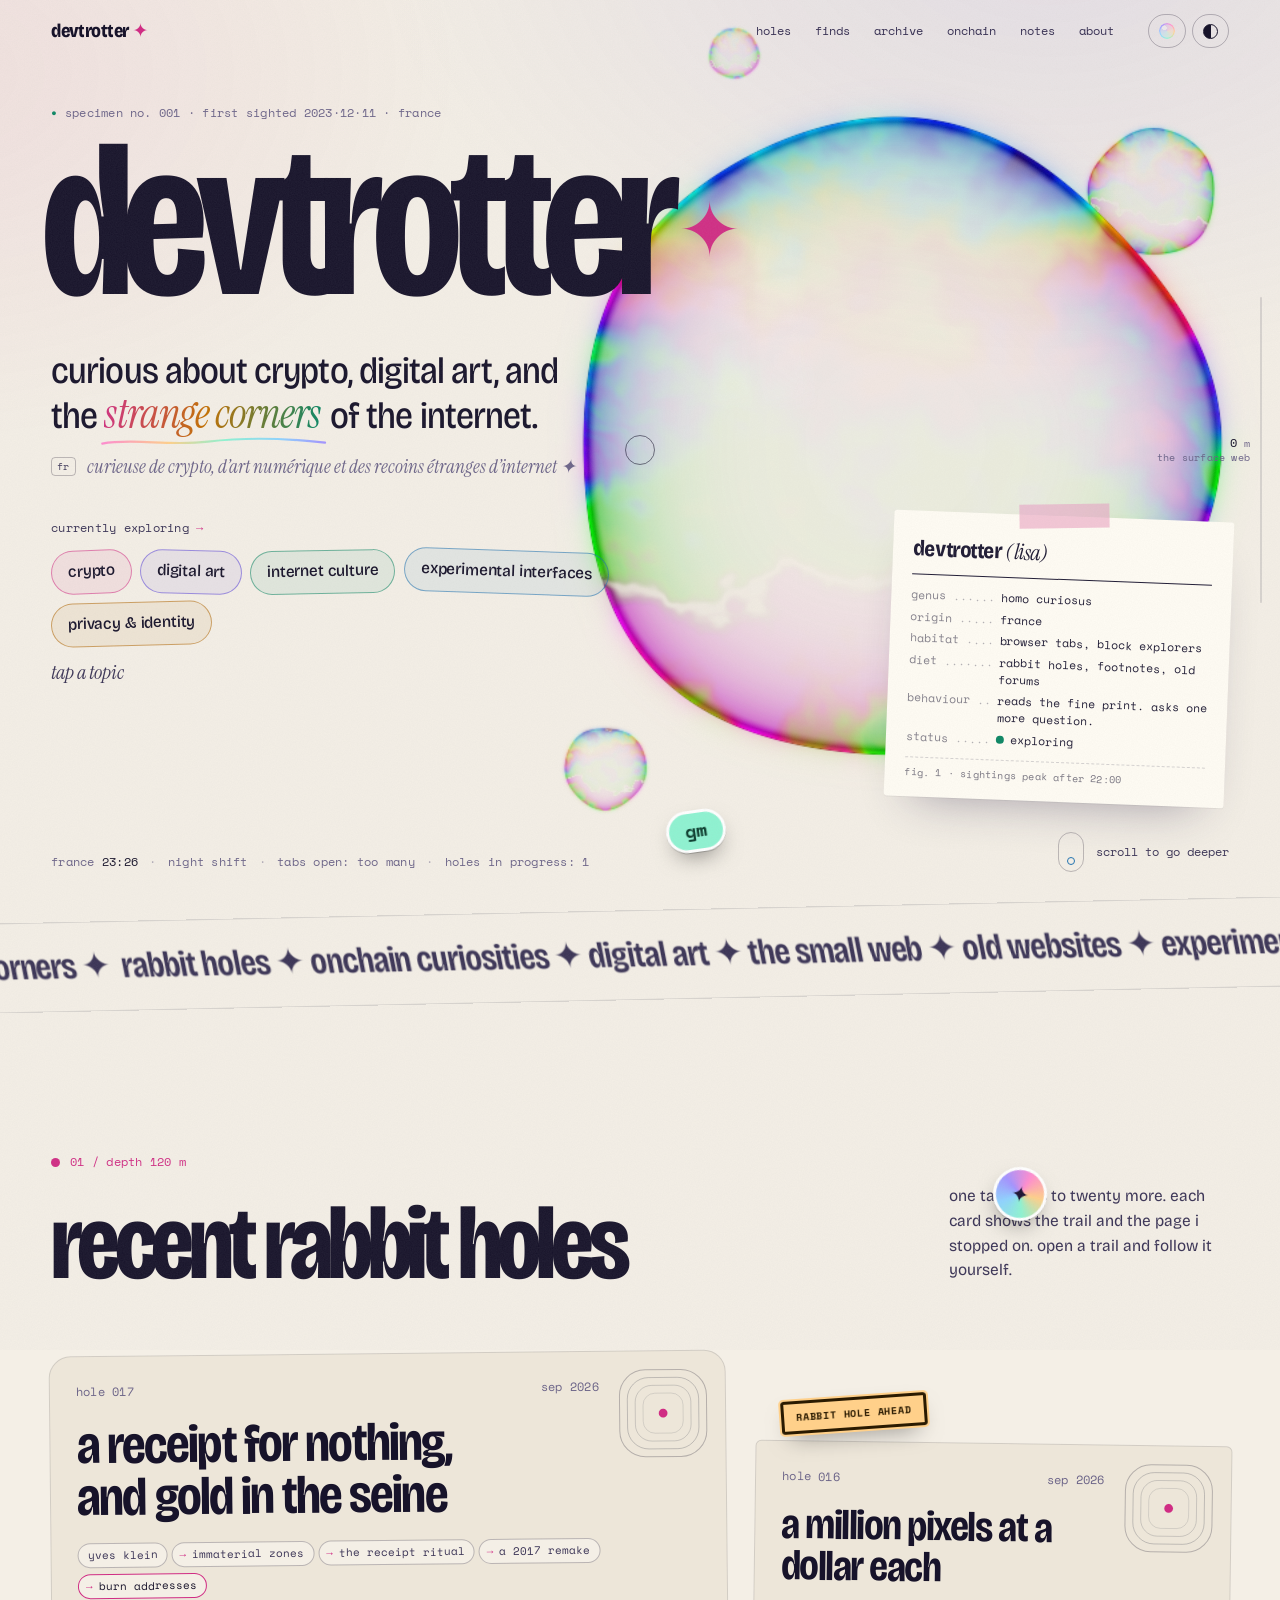
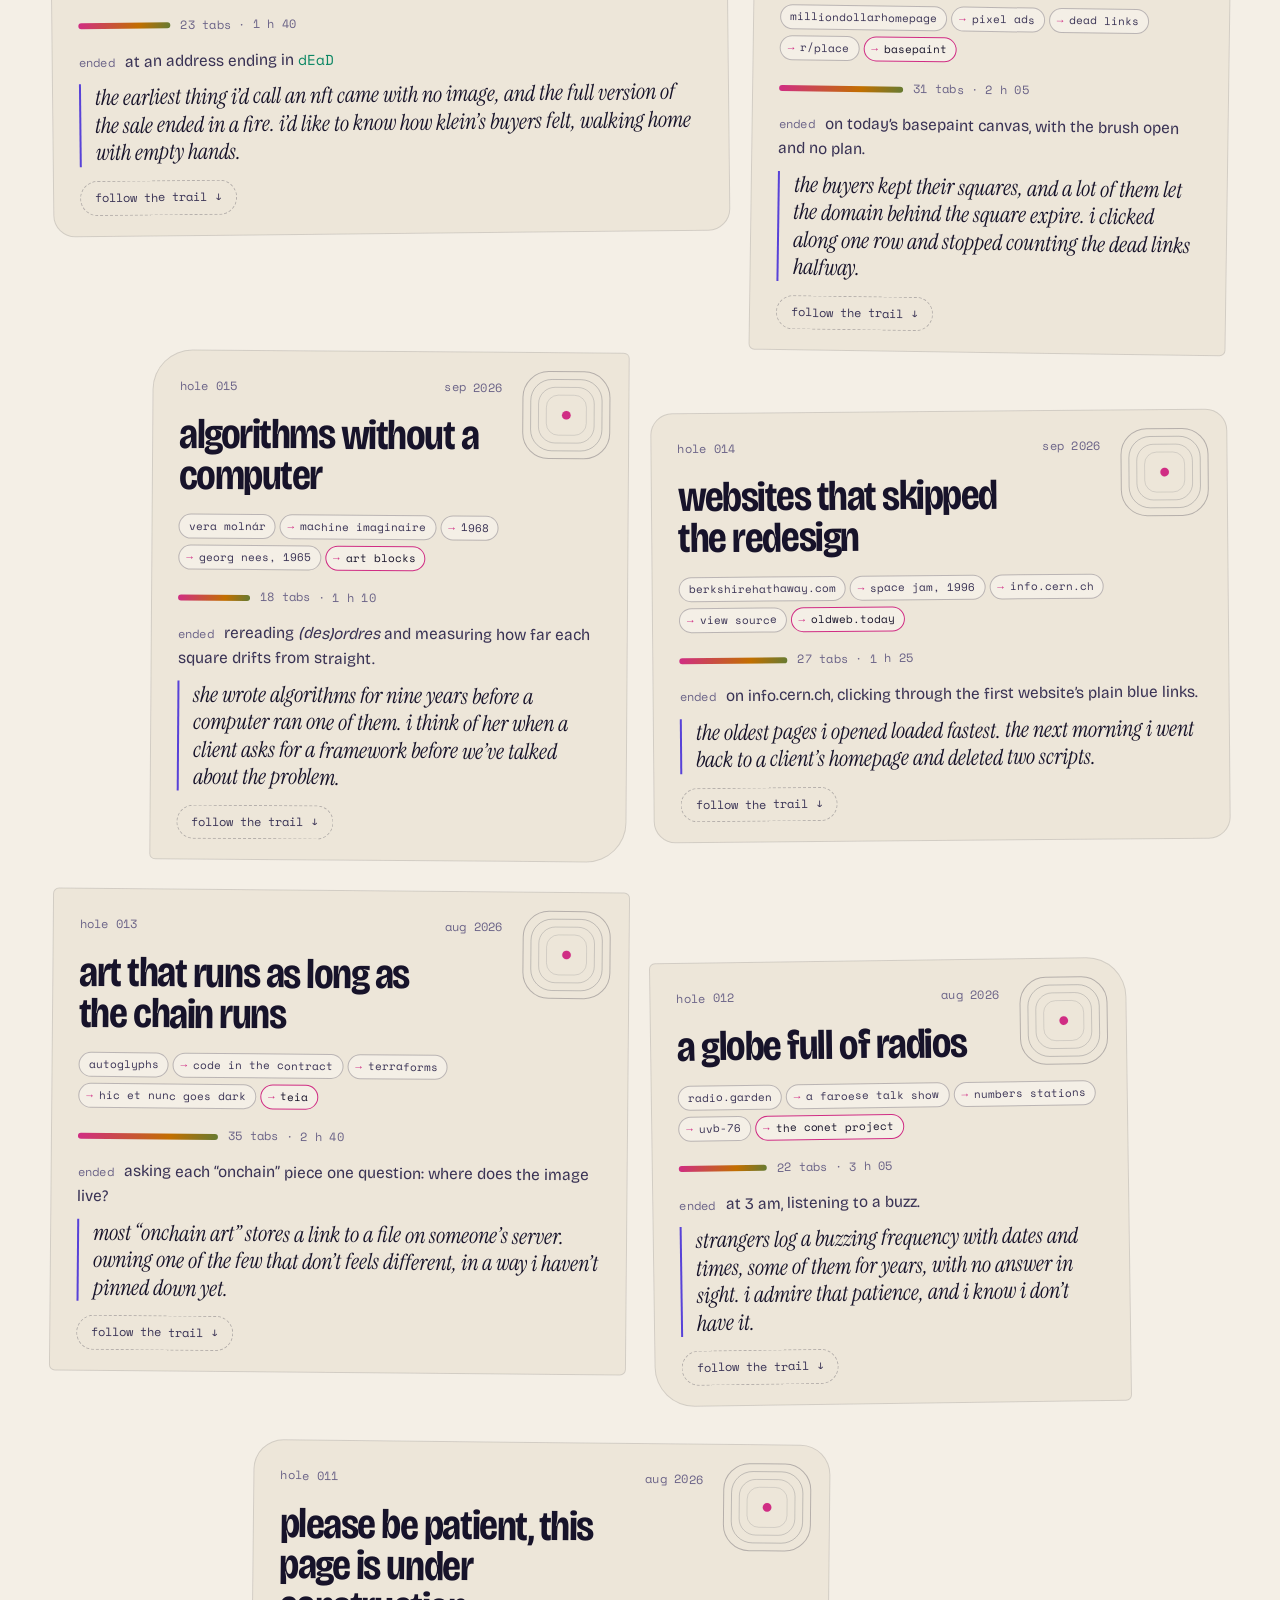
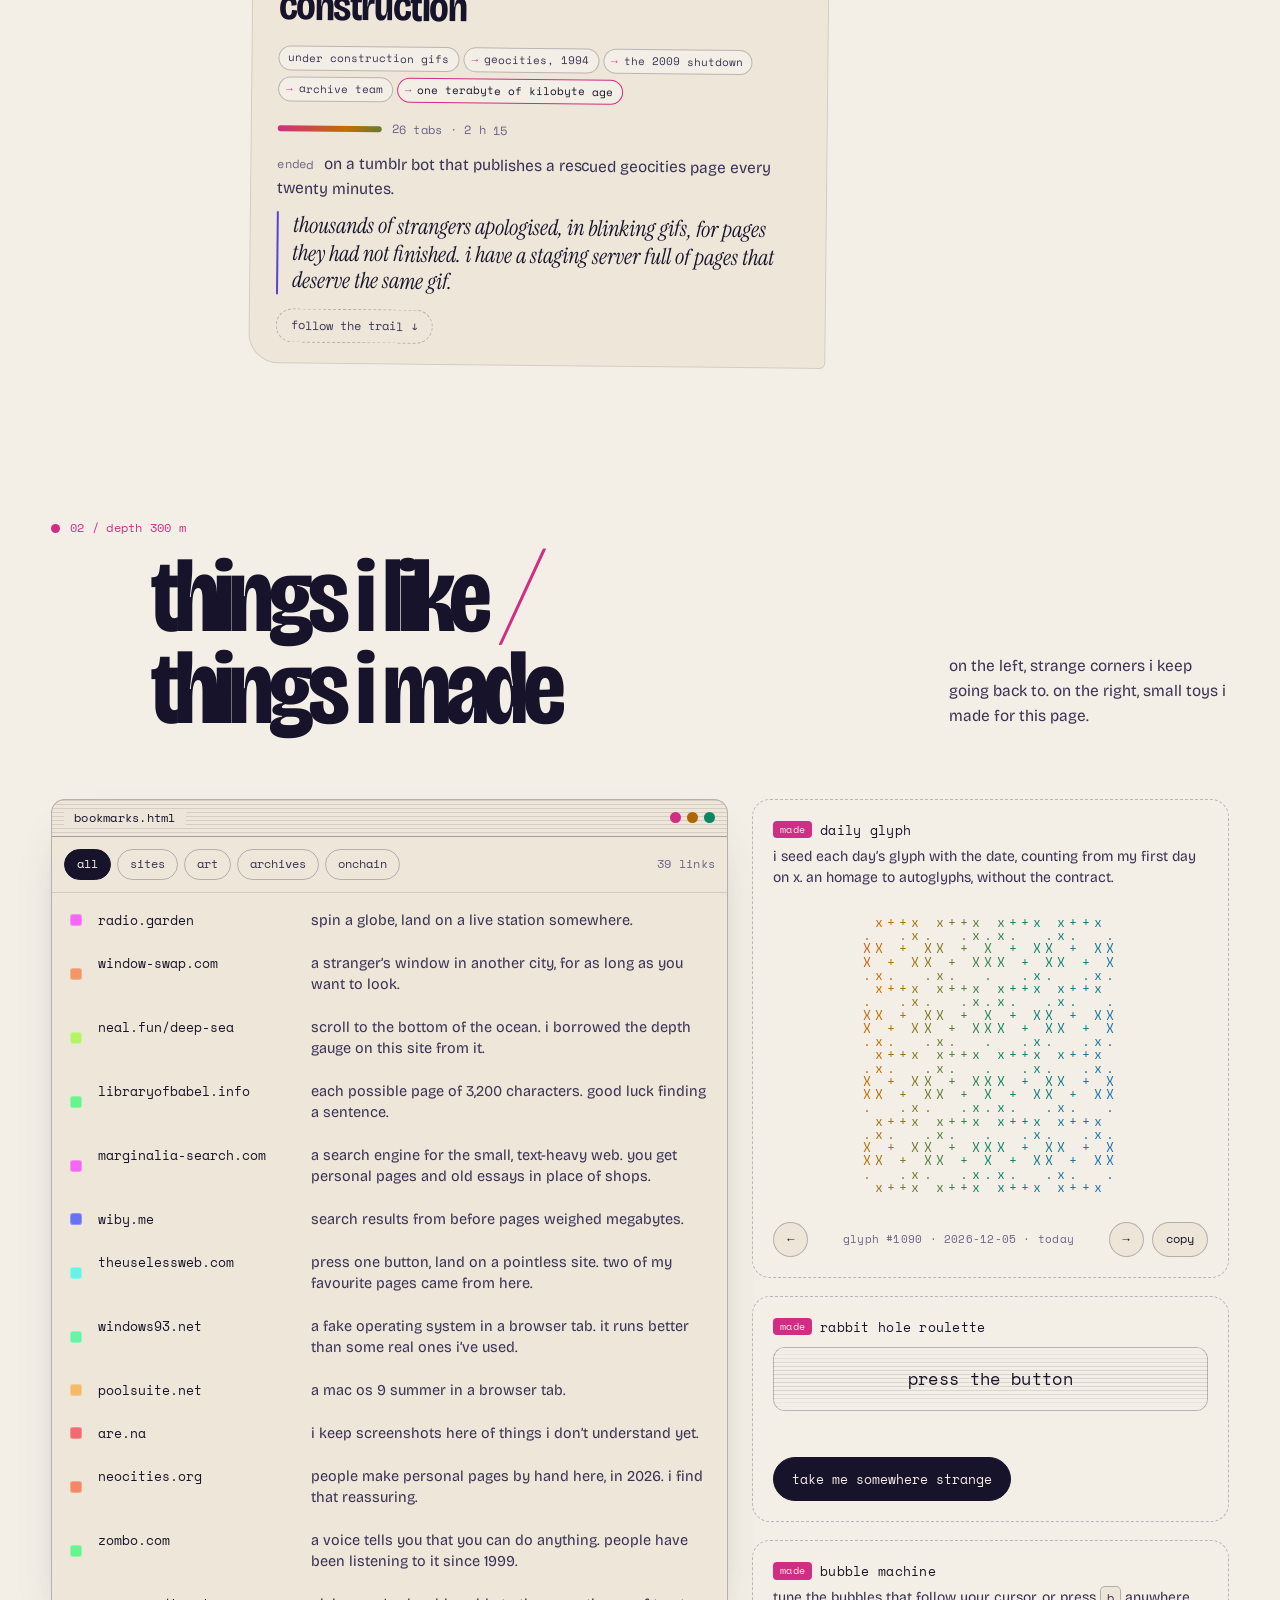
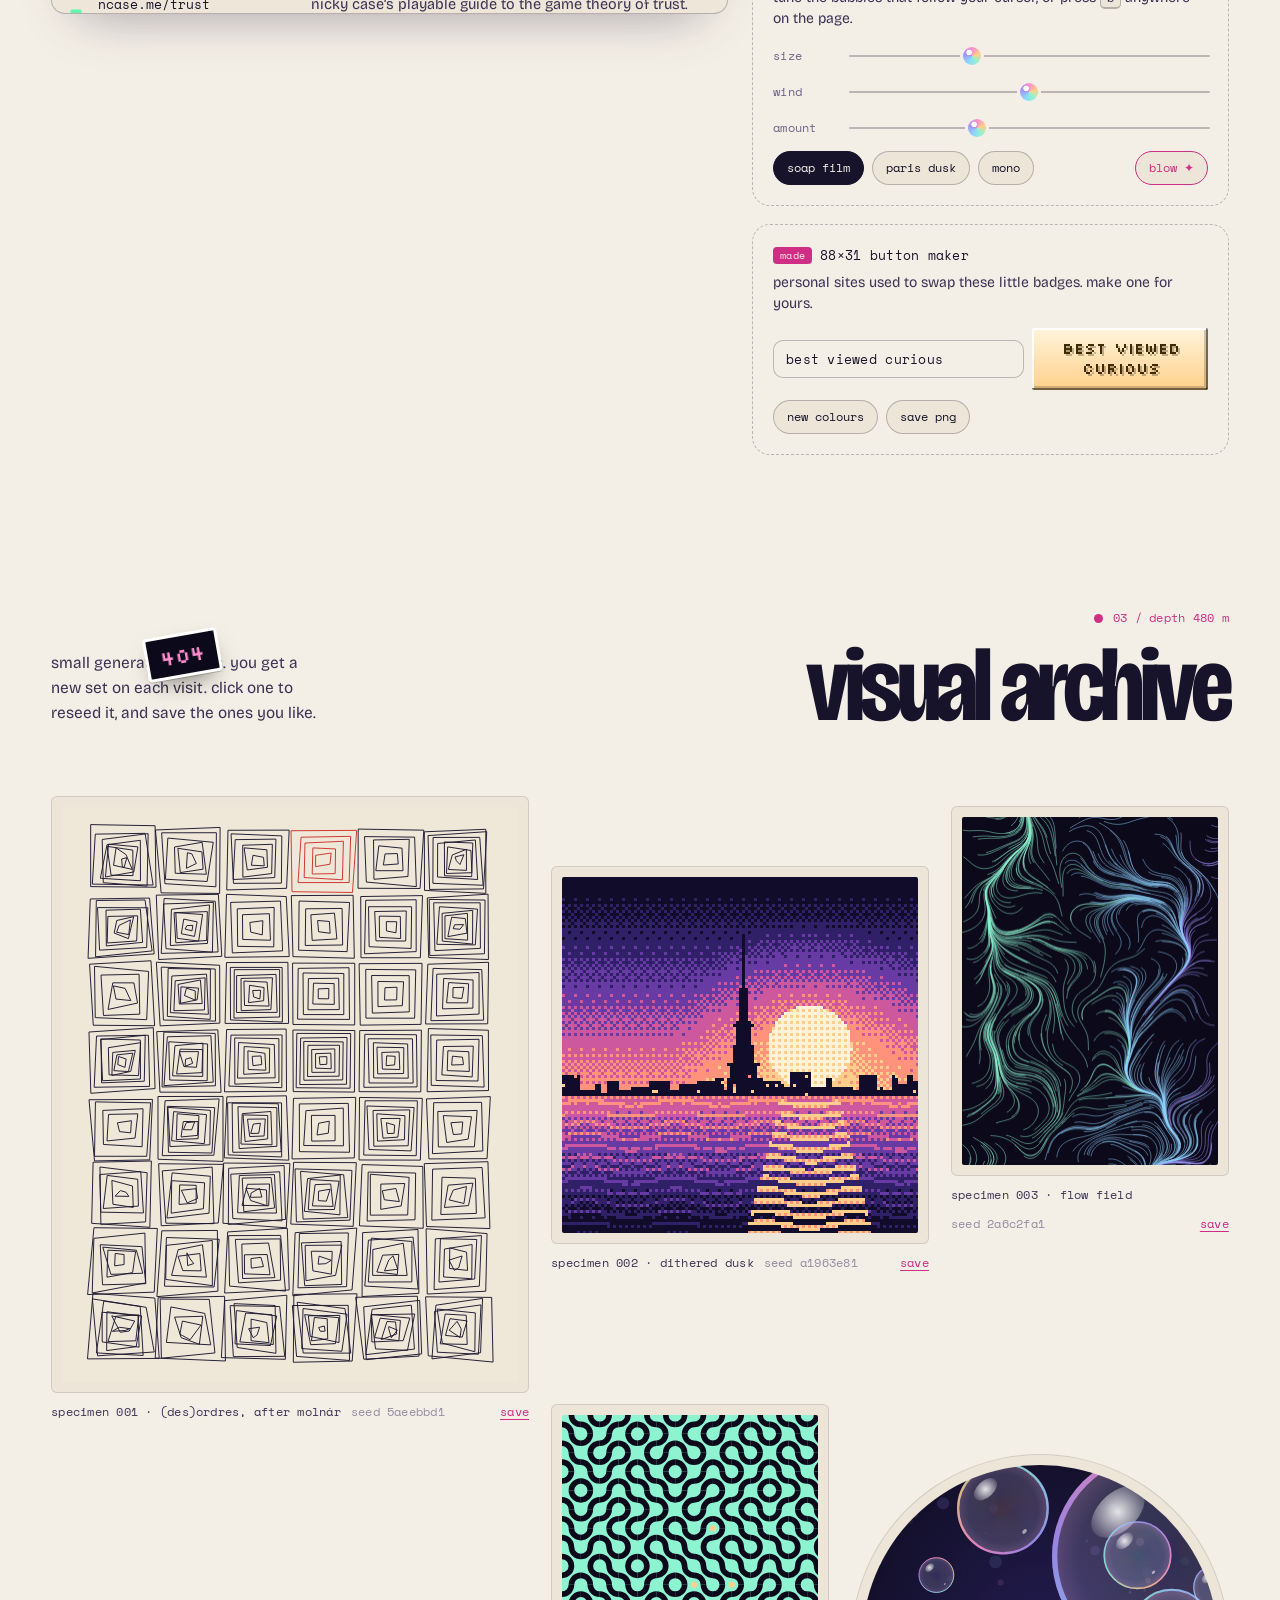
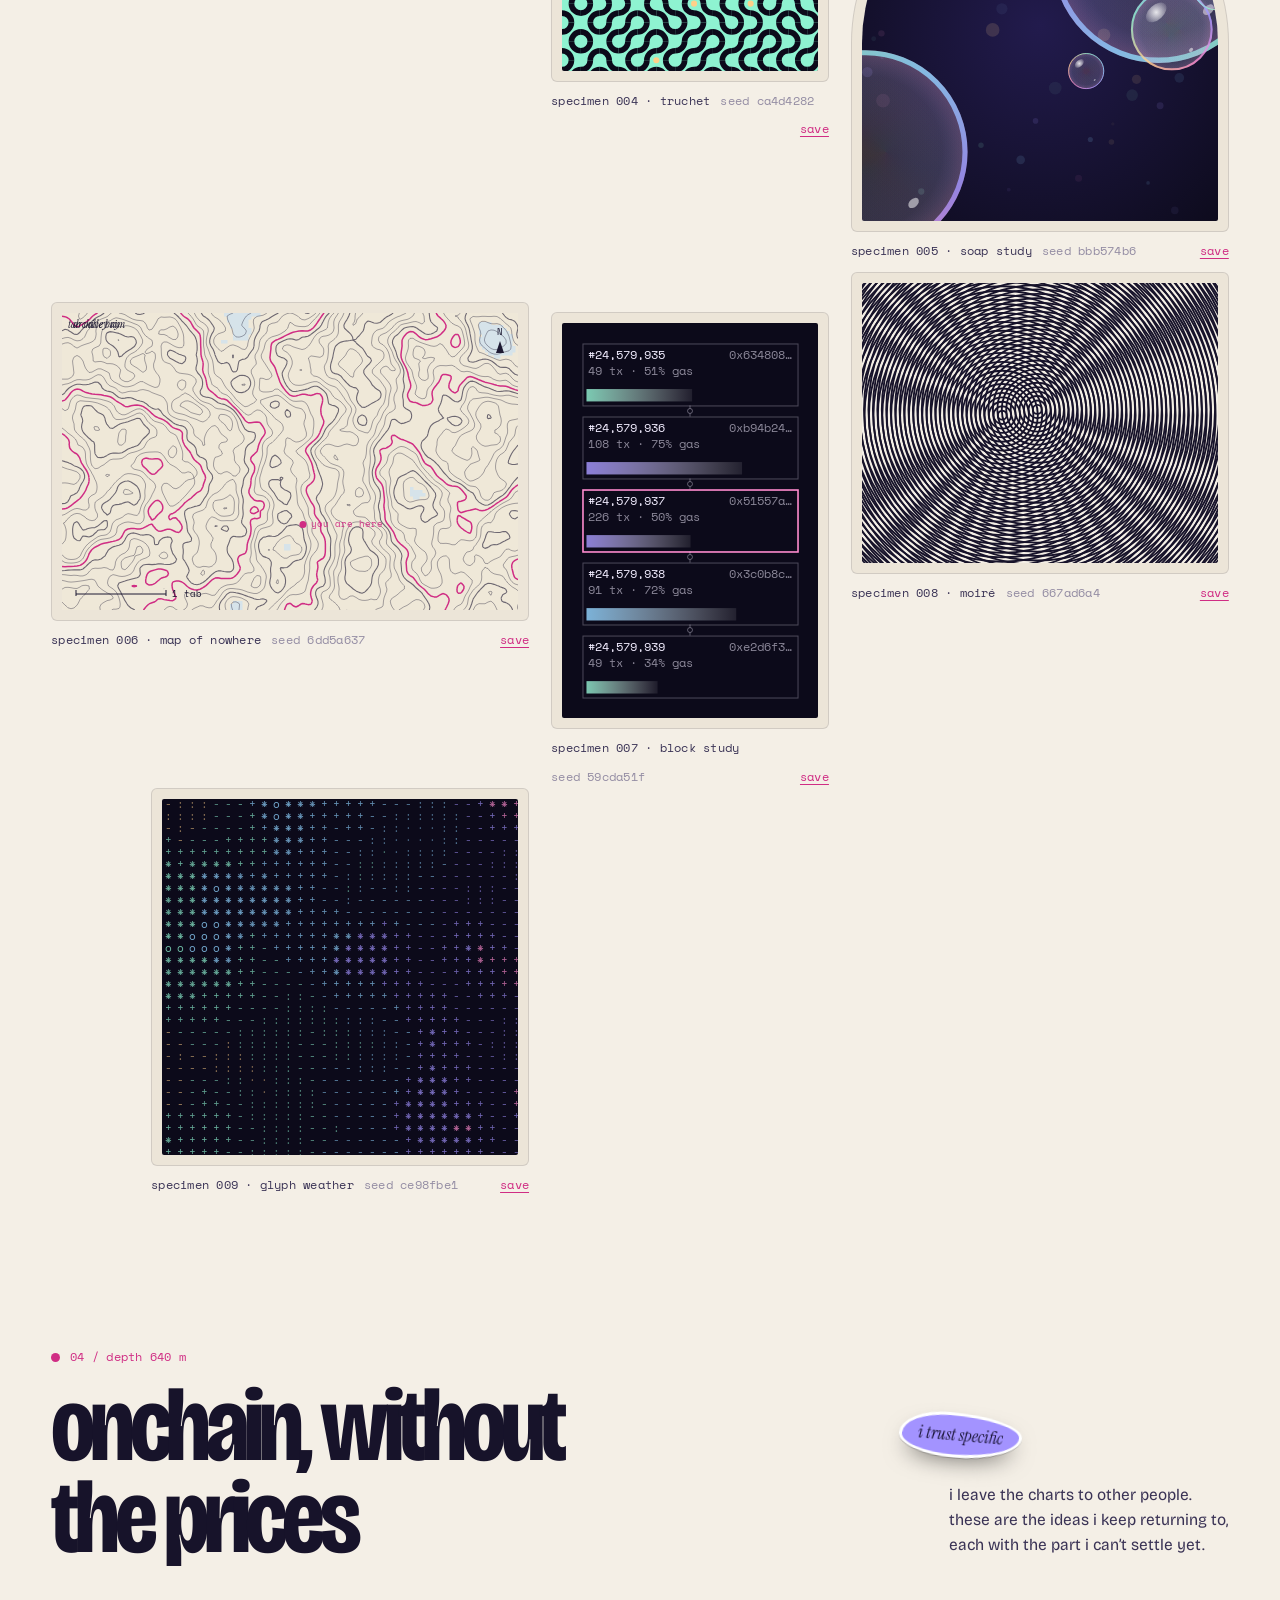
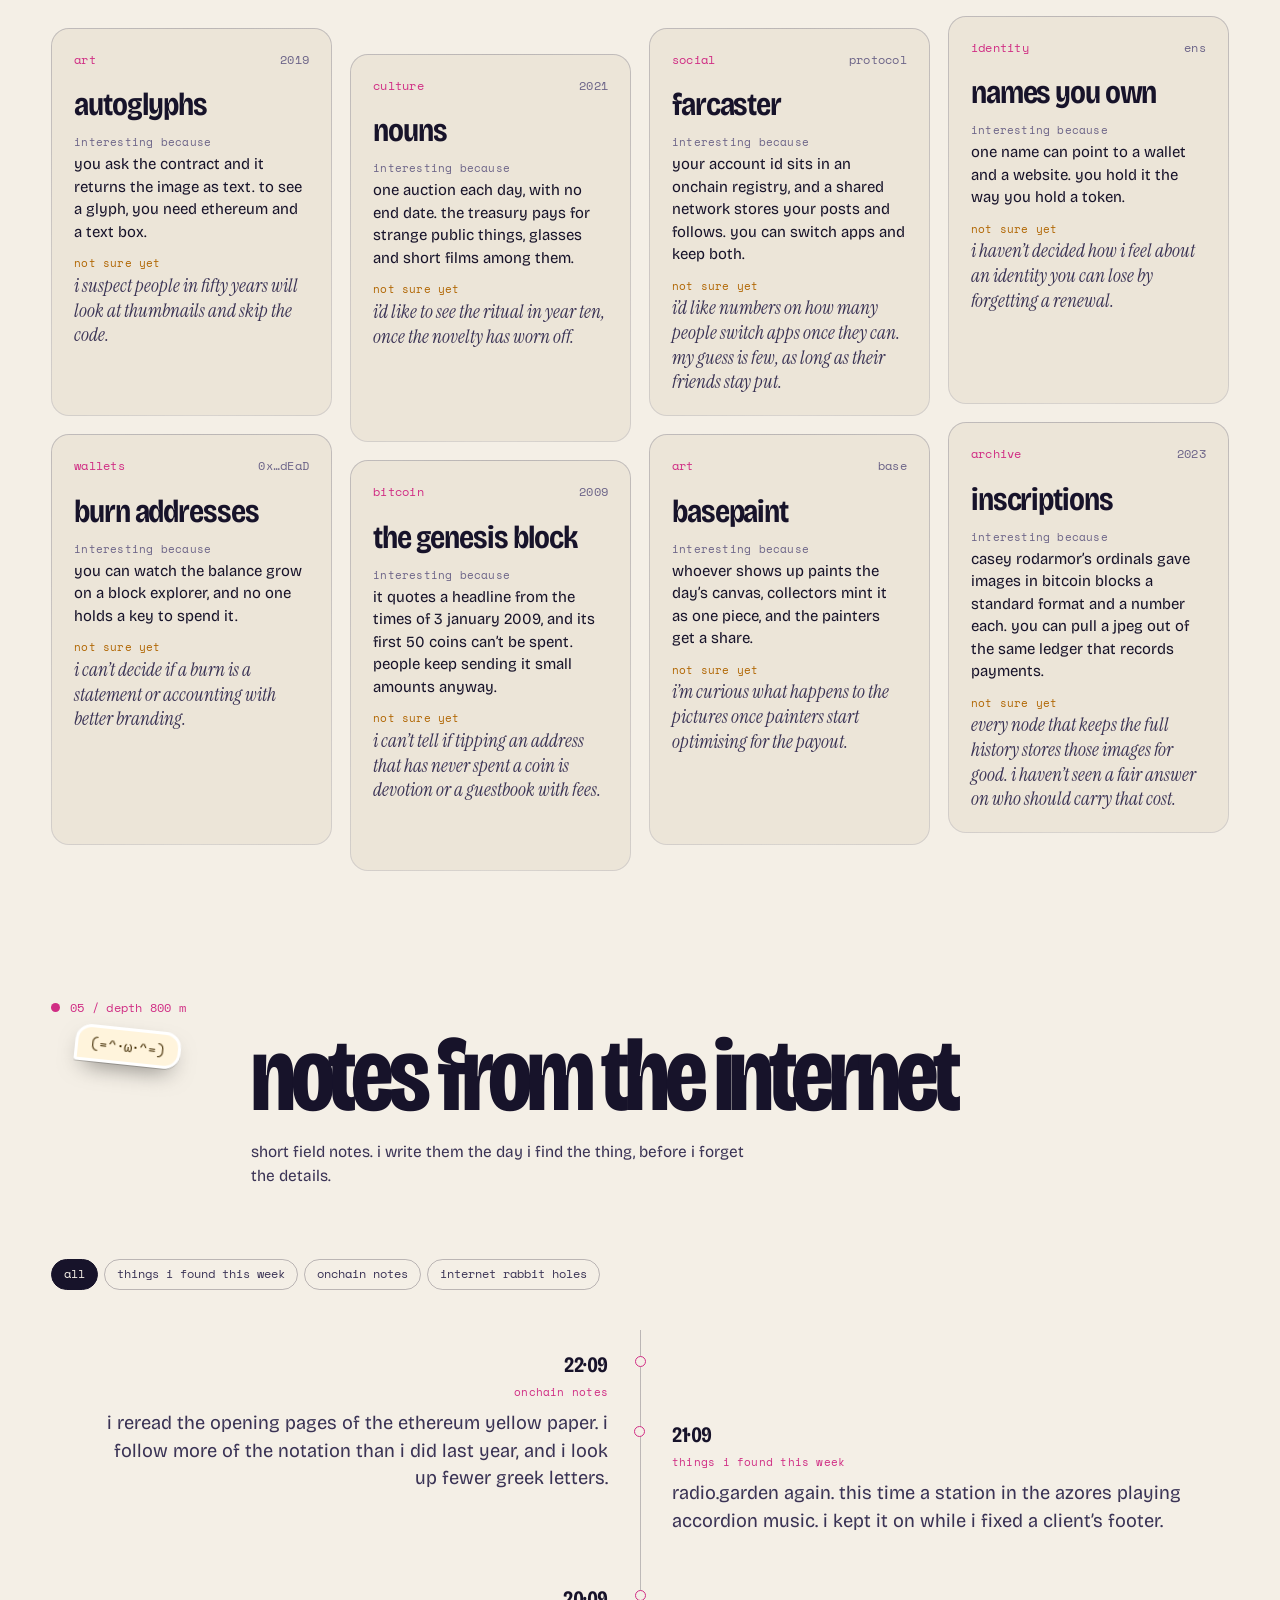
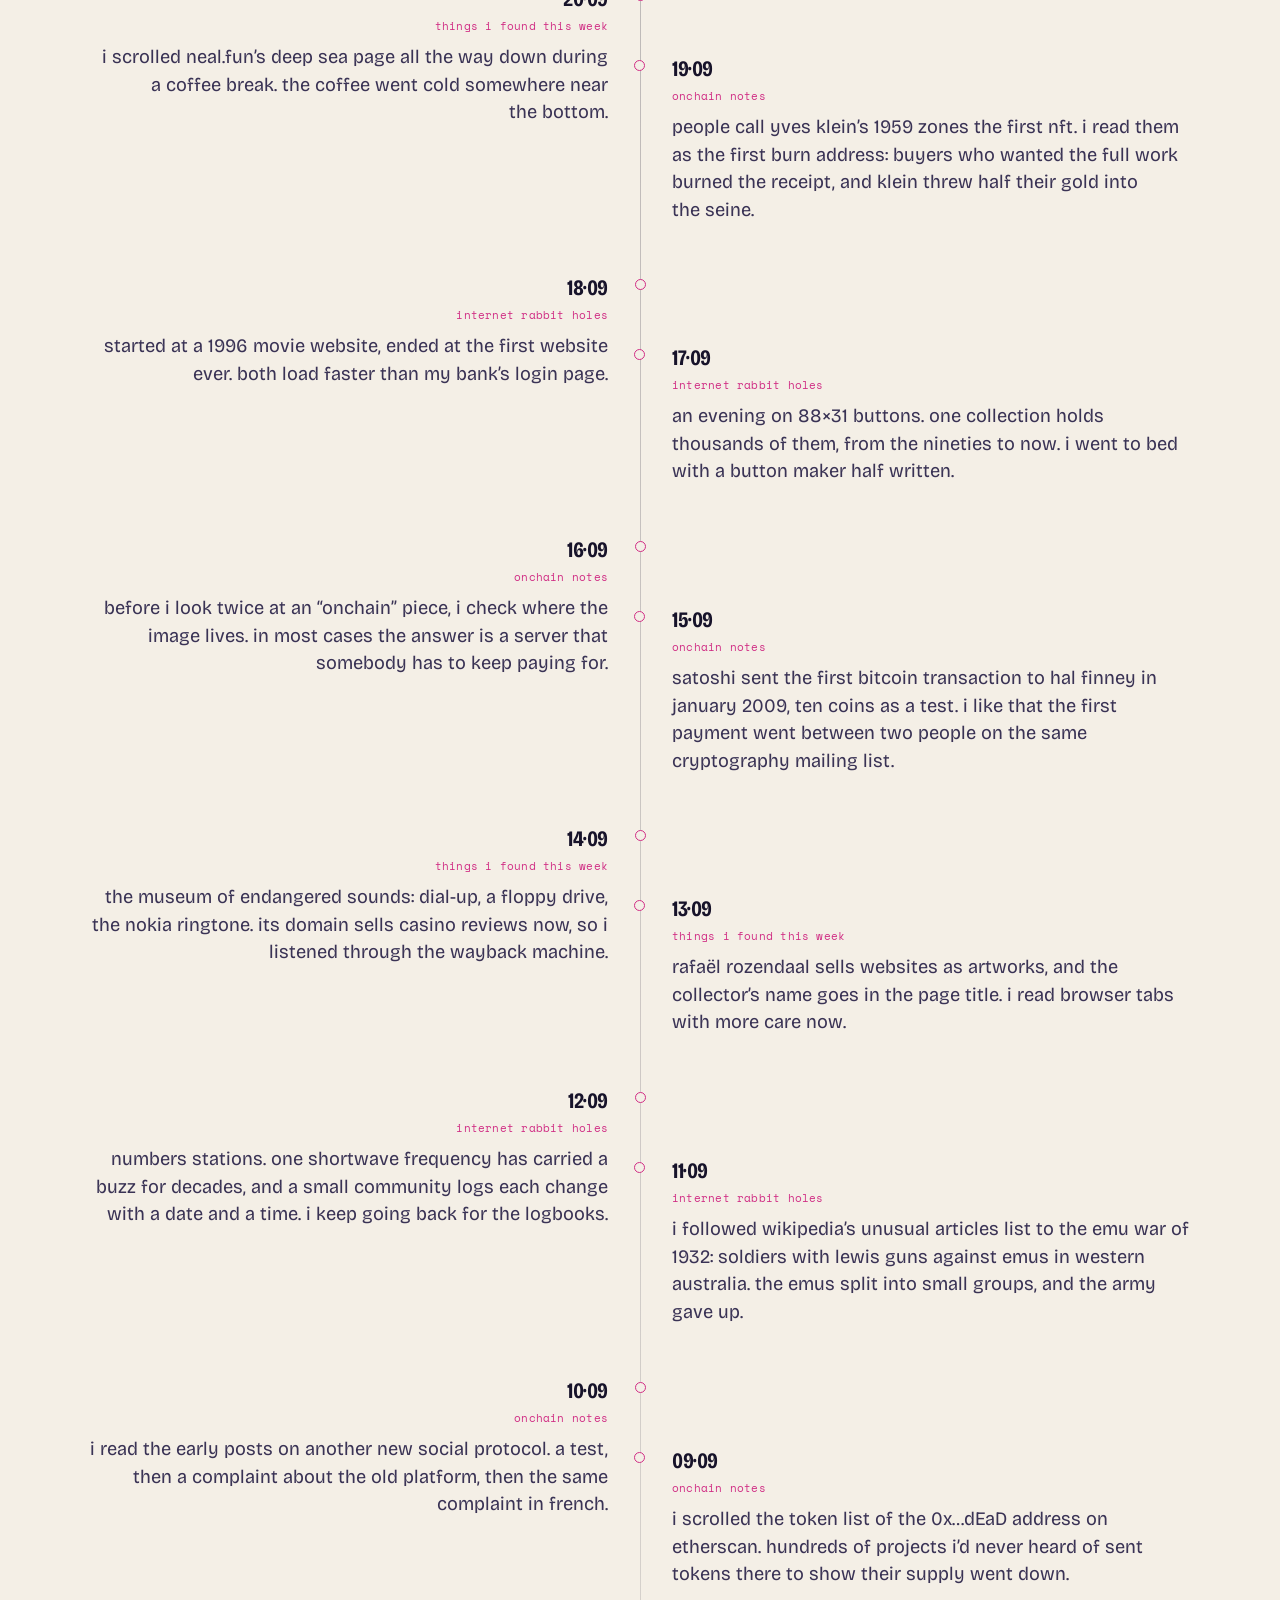
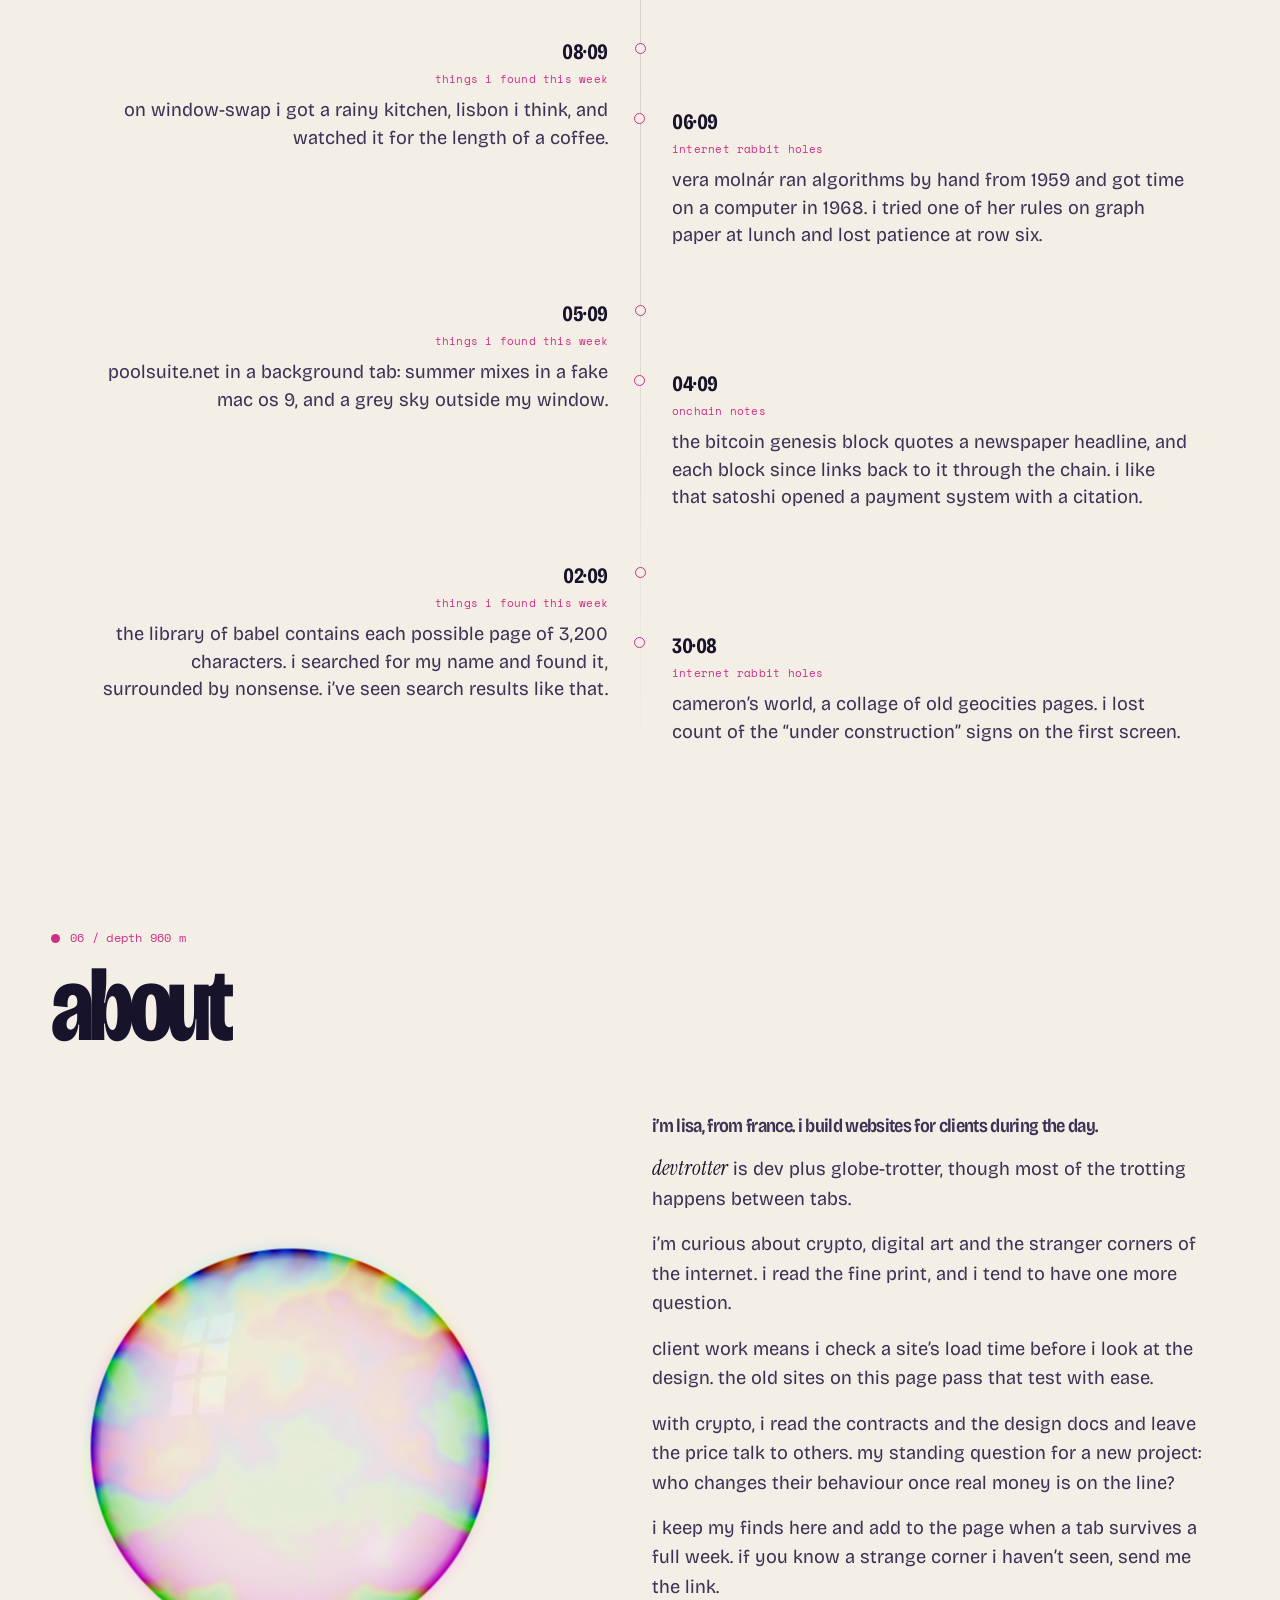
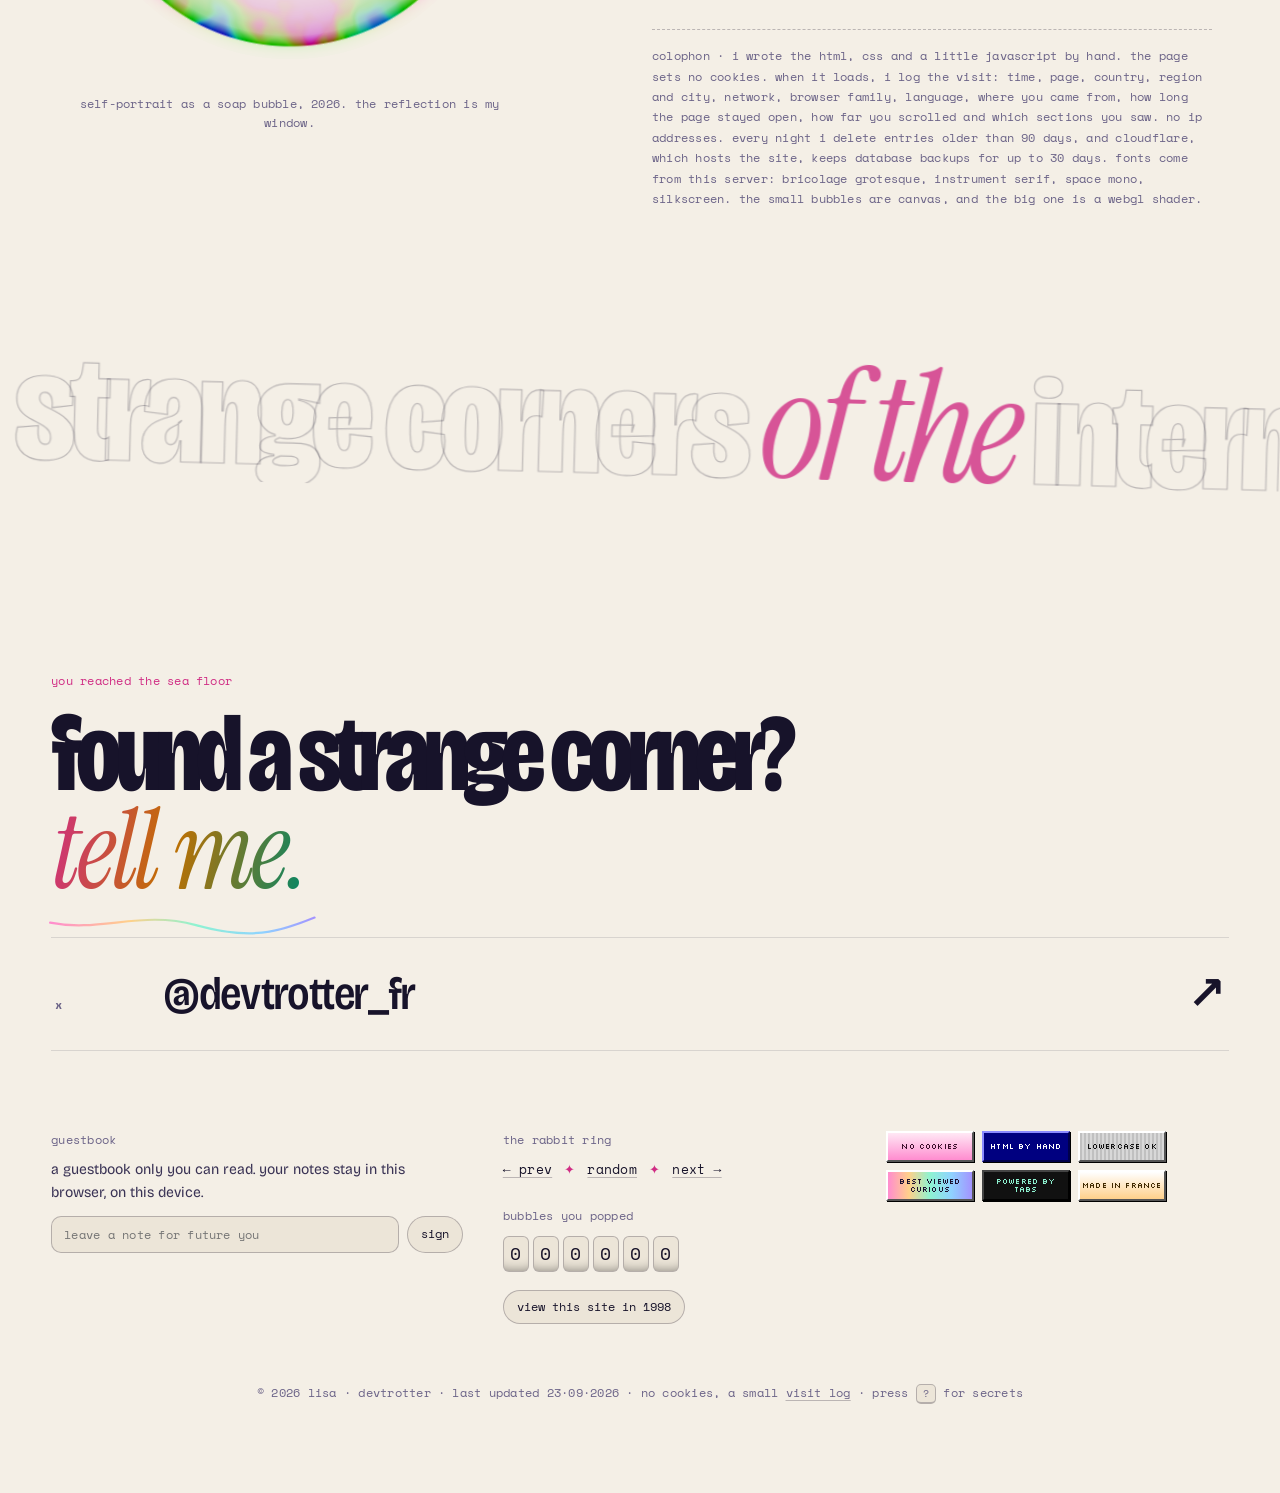
==== index.html @ 3b5dd159 "lisatrotter.xyz: the site as it stands" ====
<!doctype html>
<!--

        .    *        ✦            .          o
     o        .   ___________              .       O
        .        |  devtrotter |      o
   ✦        o    |  ✦ lisa     |  .        ✦          .
      .          |_____________|       O         o
          O          (  )    .              .
     .           o    ()        ✦      .         *

   hello, source reader.
   everything here is written by hand and commented where it matters.
   the bubbles are js/bubbles.js, the big one is a shader in js/soap.js,
   the little pictures in the archive are js/specimens.js.
   take whatever is useful.

-->
<html lang="en">
<head>
<meta charset="utf-8">
<meta name="viewport" content="width=device-width, initial-scale=1, viewport-fit=cover">
<title>devtrotter ✦ lisa</title>
<meta name="description" content="lisa, a french web developer. curious about crypto, digital art, and the strange corners of the internet.">
<meta name="author" content="lisa (devtrotter)">
<meta name="color-scheme" content="dark light">
<meta name="theme-color" content="#0c0a1a" media="(prefers-color-scheme: dark)">
<meta name="theme-color" content="#f5f1ea" media="(prefers-color-scheme: light)">
<meta property="og:type" content="website">
<meta property="og:title" content="devtrotter ✦ lisa">
<meta property="og:description" content="curious about crypto, digital art, and the strange corners of the internet.">
<meta property="og:image" content="https://lisatrotter.xyz/img/og.png">
<meta property="og:image:width" content="1200">
<meta property="og:image:height" content="630">
<meta property="og:url" content="https://lisatrotter.xyz/">
<meta name="twitter:image" content="https://lisatrotter.xyz/img/og.png">
<meta name="twitter:card" content="summary_large_image">
<link rel="canonical" href="https://lisatrotter.xyz/">
<link rel="icon" href="favicon.svg" type="image/svg+xml">
<link rel="icon" href="favicon.ico" sizes="32x32">
<link rel="apple-touch-icon" href="apple-touch-icon.png">
<link rel="me" href="https://x.com/devtrotter_fr">
<!-- link:rel-me -->
<link rel="preload" href="fonts/bricolage-normal-200-800.woff2" as="font" type="font/woff2" crossorigin>
<link rel="preload" href="fonts/spacemono-normal-400.woff2" as="font" type="font/woff2" crossorigin>
<script src="js/theme.js"></script>
<link rel="stylesheet" href="css/style.css">
<link rel="stylesheet" href="css/extras.css">
<script src="js/bubbles.js" defer></script>
<script src="js/soap.js" defer></script>
<script src="js/specimens.js" defer></script>
<script src="js/toys.js" defer></script>
<script src="js/main.js" defer></script>
<script src="js/extras.js" defer></script>
<script src="js/visit.js" defer></script>
<!-- analytics:beacon -->
</head>
<body>
<a class="skip" href="#holes">skip to the rabbit holes</a>

<canvas id="bubbles" aria-hidden="true"></canvas>
<div class="grain" aria-hidden="true"></div>
<div class="gridlines" aria-hidden="true"><i></i><i></i><i></i><i></i><i></i><i></i><i></i><i></i><i></i><i></i><i></i><i></i></div>
<div class="ring" aria-hidden="true"><span class="ring-label"></span></div>

<header class="top" id="top-bar">
  <a class="brand" href="#top" aria-label="devtrotter, back to the top">devtrotter<span class="brand-star" aria-hidden="true">✦</span></a>
  <nav class="nav" aria-label="sections">
    <a href="#holes">holes</a>
    <a href="#finds">finds</a>
    <a href="#archive">archive</a>
    <a href="#onchain">onchain</a>
    <a href="#notes">notes</a>
    <a href="#about">about</a>
  </nav>
  <div class="controls">
    <button class="ctl" id="bubble-toggle" type="button" aria-pressed="true" title="bubbles on or off (b blows more)"><span class="ctl-bubble" aria-hidden="true"></span><span class="sr">bubbles</span></button>
    <button class="ctl" id="theme-toggle" type="button" title="day or night (t)"><span class="ctl-theme" aria-hidden="true"></span><span class="sr">switch theme</span></button>
    <button class="ctl ctl-menu" id="menu-btn" type="button" aria-expanded="false" aria-controls="menu">menu</button>
  </div>
</header>

<div class="menu" id="menu" hidden>
  <nav aria-label="menu">
    <a href="#holes"><span class="mono">01</span>rabbit holes</a>
    <a href="#finds"><span class="mono">02</span>found &amp; made</a>
    <a href="#archive"><span class="mono">03</span>visual archive</a>
    <a href="#onchain"><span class="mono">04</span>onchain</a>
    <a href="#notes"><span class="mono">05</span>field notes</a>
    <a href="#about"><span class="mono">06</span>about</a>
  </nav>
</div>

<main id="top">

<!-- ============ surface ============ -->
<section class="hero" data-zone="the surface web" aria-labelledby="wm">
  <canvas id="soap" aria-hidden="true"></canvas>
  <div class="hero-fallback" aria-hidden="true"></div>

  <p class="hero-meta mono"><span class="blink" aria-hidden="true">●</span> specimen no. 001 · first sighted 2023·12·11 · france</p>

  <h1 class="wordmark" id="wm" aria-label="devtrotter">
    <span class="wm-row" aria-hidden="true"><span class="l">d</span><span class="l">e</span><span class="l">v</span><span class="l">t</span><span class="l">r</span><span class="l">o</span><span class="l">t</span><span class="l">t</span><span class="l">e</span><span class="l">r</span><span class="wm-star">✦</span></span>
  </h1>

  <div class="hero-copy">
    <p class="bio">curious about crypto, digital art, and the <em class="iri">strange corners</em> of the internet.</p>
    <p class="bio-fr" lang="fr"><span class="mono">fr</span> curieuse de crypto, d’art numérique et des recoins étranges d’internet ✦</p>

    <div class="exploring">
      <p class="mono label">currently exploring <span class="arrow">→</span></p>
      <ul class="chips">
        <li><button class="chip c1" type="button" data-note="the mechanisms, and what people do once real money sits on top of them. i leave the charts to others.">crypto</button></li>
        <li><button class="chip c2" type="button" data-note="code that draws pictures, and the artists who wrote the rules on paper decades before anyone minted them.">digital art</button></li>
        <li><button class="chip c3" type="button" data-note="small forums and old personal pages, plus the people who pay the hosting bill for them year after year.">internet culture</button></li>
        <li><button class="chip c4" type="button" data-note="sites where someone made an odd choice and kept it. i made a few here, like the letters that lean towards your cursor.">experimental interfaces</button></li>
        <li><button class="chip c5" type="button" data-note="your name, your keys, your followers. in most apps a company holds them for you, and i like to read the terms of that deal.">privacy &amp; identity</button></li>
      </ul>
      <p class="chip-note" id="chip-note" aria-live="polite">tap a topic</p>
    </div>
  </div>

  <aside class="specimen-label" aria-label="field guide entry">
    <p class="sl-title">devtrotter <span>(lisa)</span></p>
    <dl>
      <div><dt>genus</dt><dd>homo curiosus</dd></div>
      <div><dt>origin</dt><dd>france</dd></div>
      <div><dt>habitat</dt><dd>browser tabs, block explorers</dd></div>
      <div><dt>diet</dt><dd>rabbit holes, footnotes, old forums</dd></div>
      <div><dt>behaviour</dt><dd>reads the fine print. asks one more question.</dd></div>
      <div><dt>status</dt><dd><span class="pulse" aria-hidden="true"></span>exploring</dd></div>
    </dl>
    <p class="sl-foot mono">fig. 1 · sightings peak after 22:00</p>
  </aside>

  <p class="field mono">france <b id="clock">--:--</b> <span class="sep">·</span> <span id="daypart">awake</span> <span class="sep">·</span> tabs open: too many <span class="sep">·</span> holes in progress: 1</p>

  <a class="dive" href="#holes"><span class="dive-bubble" aria-hidden="true"></span><span>scroll to go deeper</span></a>
</section>

<div class="marquee" aria-hidden="true">
  <div class="marquee-track">
    <span>rabbit holes ✦ onchain curiosities ✦ digital art ✦ the small web ✦ old websites ✦ experimental interfaces ✦ field notes ✦ strange corners ✦ </span>
    <span>rabbit holes ✦ onchain curiosities ✦ digital art ✦ the small web ✦ old websites ✦ experimental interfaces ✦ field notes ✦ strange corners ✦ </span>
  </div>
</div>

<!-- ============ 01 rabbit holes ============ -->
<section id="holes" class="sec holes" data-zone="rabbit holes">
  <header class="sec-head">
    <span class="sec-num mono">01 / depth 120 m</span>
    <h2 class="scramble">recent rabbit holes</h2>
    <p class="sec-sub">one tab leads to twenty more. each card shows the trail and the page i stopped on. open a trail and follow it yourself.</p>
  </header>

  <div class="holes-grid">

    <article class="hole h1" id="hole-017">
      <div class="tunnel" aria-hidden="true"><i></i><i></i><i></i><i></i><i></i></div>
      <p class="hole-top mono"><span>hole 017</span><span>sep 2026</span></p>
      <h3>a receipt for nothing, and gold in the seine</h3>
      <ol class="trail">
        <li>yves klein</li><li>immaterial zones</li><li>the receipt ritual</li><li>a 2017 remake</li><li>burn addresses</li>
      </ol>
      <p class="depth mono"><span class="meter" data-v="23"></span>23 tabs · 1 h 40</p>
      <p class="ended"><span class="mono">ended</span> at an address ending in <code>dEaD</code></p>
      <p class="stayed">the earliest thing i’d call an nft came with no image, and the full version of the sale ended in a fire. i’d like to know how klein’s buyers felt, walking home with empty hands.</p>
      <details class="steps">
        <summary>follow the trail</summary>
        <ol>
          <li><a href="https://en.wikipedia.org/wiki/Yves_Klein" target="_blank" rel="noopener noreferrer">yves klein</a> a painter famous for one shade of blue. this story has no paint in it.</li>
          <li><a href="https://en.wikipedia.org/wiki/Zone_de_Sensibilit%C3%A9_Picturale_Immat%C3%A9rielle" target="_blank" rel="noopener noreferrer">zones of immaterial pictorial sensibility</a> 1959. you paid klein in gold, and he wrote you a receipt for an empty zone.</li>
          <li>the ritual. if you wanted the complete work, you burned the receipt and klein threw half the gold into the seine.</li>
          <li>2017. mitchell f. chan rebuilds the idea on ethereum, receipts included.</li>
          <li>burn addresses. you send tokens to an address with no known key, and they stay there. klein ran the same idea on a river, sixty years earlier.</li>
        </ol>
      </details>
    </article>

    <article class="hole h2" id="hole-016">
      <div class="tunnel" aria-hidden="true"><i></i><i></i><i></i><i></i><i></i></div>
      <p class="hole-top mono"><span>hole 016</span><span>sep 2026</span></p>
      <h3>a million pixels at a dollar each</h3>
      <ol class="trail">
        <li>milliondollarhomepage</li><li>pixel ads</li><li>dead links</li><li>r/place</li><li>basepaint</li>
      </ol>
      <p class="depth mono"><span class="meter" data-v="31"></span>31 tabs · 2 h 05</p>
      <p class="ended"><span class="mono">ended</span> on today’s basepaint canvas, with the brush open and no plan.</p>
      <p class="stayed">the buyers kept their squares, and a lot of them let the domain behind the square expire. i clicked along one row and stopped counting the dead links halfway.</p>
      <details class="steps">
        <summary>follow the trail</summary>
        <ol>
          <li><a href="https://milliondollarhomepage.com/" target="_blank" rel="noopener noreferrer">the million dollar homepage</a> 2005. alex tew, a student in england, sells a million pixels at a dollar each to pay for university.</li>
          <li><a href="https://en.wikipedia.org/wiki/The_Million_Dollar_Homepage" target="_blank" rel="noopener noreferrer">the story</a> in january 2006 tew auctioned the last thousand pixels on ebay. you can visit the page today, frozen at that moment.</li>
          <li>dead links. click around and you land on expired domains, parked pages, and the odd shop that made it.</li>
          <li>r/place, 2017. for three days, each reddit user could place one pixel, then wait five to twenty minutes. you get flags, and strangers negotiating treaties over border feuds.</li>
          <li><a href="https://basepaint.xyz/" target="_blank" rel="noopener noreferrer">basepaint</a> a new shared canvas each day. strangers paint it together, then collectors mint the result as one piece.</li>
        </ol>
      </details>
    </article>

    <article class="hole h3" id="hole-015">
      <div class="tunnel" aria-hidden="true"><i></i><i></i><i></i><i></i><i></i></div>
      <p class="hole-top mono"><span>hole 015</span><span>sep 2026</span></p>
      <h3>algorithms without a computer</h3>
      <ol class="trail">
        <li>vera molnár</li><li>machine imaginaire</li><li>1968</li><li>georg nees, 1965</li><li>art blocks</li>
      </ol>
      <p class="depth mono"><span class="meter" data-v="18"></span>18 tabs · 1 h 10</p>
      <p class="ended"><span class="mono">ended</span> rereading <i>(des)ordres</i> and measuring how far each square drifts from straight.</p>
      <p class="stayed">she wrote algorithms for nine years before a computer ran one of them. i think of her when a client asks for a framework before we’ve talked about the problem.</p>
      <details class="steps">
        <summary>follow the trail</summary>
        <ol>
          <li><a href="https://en.wikipedia.org/wiki/Vera_Moln%C3%A1r" target="_blank" rel="noopener noreferrer">vera molnár</a> born in hungary, based in paris from 1947, one of the first artists to make work with computers.</li>
          <li>machine imaginaire. from 1959 she ran algorithms by hand, following simple rules on paper, step by step.</li>
          <li>1968. she gets access to a real computer. by then she has nine years of rules ready to run.</li>
          <li><a href="https://en.wikipedia.org/wiki/Georg_Nees" target="_blank" rel="noopener noreferrer">georg nees</a> stuttgart, february 1965, one of the first shows of computer drawings. some of the artists who came did not accept it as art.</li>
          <li><a href="https://www.artblocks.io/" target="_blank" rel="noopener noreferrer">art blocks</a> the artist writes a script, and your mint runs it to make a new output. molnár’s method, plus a wallet.</li>
        </ol>
      </details>
    </article>

    <article class="hole h4" id="hole-014">
      <div class="tunnel" aria-hidden="true"><i></i><i></i><i></i><i></i><i></i></div>
      <p class="hole-top mono"><span>hole 014</span><span>sep 2026</span></p>
      <h3>websites that skipped the redesign</h3>
      <ol class="trail">
        <li>berkshirehathaway.com</li><li>space jam, 1996</li><li>info.cern.ch</li><li>view source</li><li>oldweb.today</li>
      </ol>
      <p class="depth mono"><span class="meter" data-v="27"></span>27 tabs · 1 h 25</p>
      <p class="ended"><span class="mono">ended</span> on info.cern.ch, clicking through the first website’s plain blue links.</p>
      <p class="stayed">the oldest pages i opened loaded fastest. the next morning i went back to a client’s homepage and deleted two scripts.</p>
      <details class="steps">
        <summary>follow the trail</summary>
        <ol>
          <li><a href="https://www.berkshirehathaway.com/" target="_blank" rel="noopener noreferrer">berkshire hathaway</a> one of the largest companies in the world, with a homepage made of plain links in a list. it loads before your finger leaves the trackpad.</li>
          <li><a href="https://www.spacejam.com/1996/" target="_blank" rel="noopener noreferrer">space jam, 1996</a> the studio kept the original movie site online. tables, gifs, a starfield.</li>
          <li><a href="https://info.cern.ch/" target="_blank" rel="noopener noreferrer">info.cern.ch</a> cern restored the first website in 2013. its subject is the web itself.</li>
          <li>view source. a lot of people learned html this way: open someone else’s page and read it. i commented this one for that reason.</li>
          <li><a href="https://oldweb.today/" target="_blank" rel="noopener noreferrer">oldweb.today</a> you open old sites in emulated old browsers. netscape navigator feels like a place you visit.</li>
        </ol>
      </details>
    </article>

    <article class="hole h5" id="hole-013">
      <div class="tunnel" aria-hidden="true"><i></i><i></i><i></i><i></i><i></i></div>
      <p class="hole-top mono"><span>hole 013</span><span>aug 2026</span></p>
      <h3>art that runs as long as the chain runs</h3>
      <ol class="trail">
        <li>autoglyphs</li><li>code in the contract</li><li>terraforms</li><li>hic et nunc goes dark</li><li>teia</li>
      </ol>
      <p class="depth mono"><span class="meter" data-v="35"></span>35 tabs · 2 h 40</p>
      <p class="ended"><span class="mono">ended</span> asking each “onchain” piece one question: where does the image live?</p>
      <p class="stayed">most “onchain art” stores a link to a file on someone’s server. owning one of the few that don’t feels different, in a way i haven’t pinned down yet.</p>
      <details class="steps">
        <summary>follow the trail</summary>
        <ol>
          <li><a href="https://www.larvalabs.com/autoglyphs" target="_blank" rel="noopener noreferrer">autoglyphs</a> 2019. larva labs put the drawing code inside the contract, so each of the 512 glyphs comes out of ethereum itself.</li>
          <li>code in the contract. you call a function and get the glyph back as plain text characters, ready to paste anywhere.</li>
          <li><a href="https://mathcastles.xyz/" target="_blank" rel="noopener noreferrer">terraforms</a> a land-art piece by mathcastles. the contract builds each parcel from chain state, character by character.</li>
          <li>hic et nunc, november 2021. the founder takes the site down. the contracts keep running underneath.</li>
          <li><a href="https://teia.art/" target="_blank" rel="noopener noreferrer">teia</a> the community puts a new front end on the same contracts within days. collectors find their pieces where they left them.</li>
        </ol>
      </details>
    </article>

    <article class="hole h6" id="hole-012">
      <div class="tunnel" aria-hidden="true"><i></i><i></i><i></i><i></i><i></i></div>
      <p class="hole-top mono"><span>hole 012</span><span>aug 2026</span></p>
      <h3>a globe full of radios</h3>
      <ol class="trail">
        <li>radio.garden</li><li>a faroese talk show</li><li>numbers stations</li><li>uvb-76</li><li>the conet project</li>
      </ol>
      <p class="depth mono"><span class="meter" data-v="22"></span>22 tabs · 3 h 05</p>
      <p class="ended"><span class="mono">ended</span> at 3 am, listening to a buzz.</p>
      <p class="stayed">strangers log a buzzing frequency with dates and times, some of them for years, with no answer in sight. i admire that patience, and i know i don’t have it.</p>
      <details class="steps">
        <summary>follow the trail</summary>
        <ol>
          <li><a href="https://radio.garden/" target="_blank" rel="noopener noreferrer">radio.garden</a> spin the globe, land on a live station. i landed in the faroe islands.</li>
          <li>a faroese talk show. i understood none of it and stayed twenty minutes. the host laughed a lot, which helped.</li>
          <li><a href="https://priyom.org/" target="_blank" rel="noopener noreferrer">priyom.org</a> volunteers log numbers stations here: voices reading digits over shortwave, with no government willing to explain them.</li>
          <li><a href="https://en.wikipedia.org/wiki/UVB-76" target="_blank" rel="noopener noreferrer">uvb-76</a> a station on 4625 khz that has sent a short buzz for decades. now and then a voice reads out a few russian words.</li>
          <li><a href="https://archive.org/details/ird059" target="_blank" rel="noopener noreferrer">the conet project</a> irdial-discs, 1997. four cds of numbers station recordings, free to stream on the internet archive.</li>
        </ol>
      </details>
    </article>

    <article class="hole h7" id="hole-011">
      <div class="tunnel" aria-hidden="true"><i></i><i></i><i></i><i></i><i></i></div>
      <p class="hole-top mono"><span>hole 011</span><span>aug 2026</span></p>
      <h3>please be patient, this page is under construction</h3>
      <ol class="trail">
        <li>under construction gifs</li><li>geocities, 1994</li><li>the 2009 shutdown</li><li>archive team</li><li>one terabyte of kilobyte age</li>
      </ol>
      <p class="depth mono"><span class="meter" data-v="26"></span>26 tabs · 2 h 15</p>
      <p class="ended"><span class="mono">ended</span> on a tumblr bot that publishes a rescued geocities page every twenty minutes.</p>
      <p class="stayed">thousands of strangers apologised, in blinking gifs, for pages they had not finished. i have a staging server full of pages that deserve the same gif.</p>
      <details class="steps">
        <summary>follow the trail</summary>
        <ol>
          <li><a href="http://www.textfiles.com/underconstruction/" target="_blank" rel="noopener noreferrer">under construction</a> hundreds of “under construction” gifs saved from geocities. you can read the old neighbourhood in most of the file names.</li>
          <li><a href="https://en.wikipedia.org/wiki/GeoCities" target="_blank" rel="noopener noreferrer">geocities</a> founded in 1994. from 1995 you could claim a free homepage in a themed neighbourhood, with a street number of your own.</li>
          <li>october 2009. yahoo, which bought geocities in 1999, closes the us service. the japanese version lasts until 2019.</li>
          <li><a href="https://wiki.archiveteam.org/index.php/GeoCities" target="_blank" rel="noopener noreferrer">archive team</a> volunteers download as much as they can before the deadline. a year after the shutdown they release it as one torrent, 641 gb compressed.</li>
          <li><a href="https://blog.geocities.institute/" target="_blank" rel="noopener noreferrer">one terabyte of kilobyte age</a> olia lialina and dragan espenschied dig through the torrent and publish screenshots of the pages, each one shown in a browser from its year.</li>
        </ol>
      </details>
    </article>

  </div>
</section>

<!-- ============ 02 found & made ============ -->
<section id="finds" class="sec finds" data-zone="found things">
  <header class="sec-head">
    <span class="sec-num mono">02 / depth 300 m</span>
    <h2 class="scramble">things i like <span class="amp">/</span> things i made</h2>
    <p class="sec-sub">on the left, strange corners i keep going back to. on the right, small toys i made for this page.</p>
  </header>

  <div class="finds-cols">

    <div class="win found">
      <div class="win-bar"><span class="win-title mono">bookmarks.html</span><span class="win-btns" aria-hidden="true"><i></i><i></i><i></i></span></div>
      <div class="filters" role="group" aria-label="filter the finds">
        <button type="button" class="filter on" data-f="all" aria-pressed="true">all</button>
        <button type="button" class="filter" data-f="sites" aria-pressed="false">sites</button>
        <button type="button" class="filter" data-f="art" aria-pressed="false">art</button>
        <button type="button" class="filter" data-f="archives" aria-pressed="false">archives</button>
        <button type="button" class="filter" data-f="onchain" aria-pressed="false">onchain</button>
        <span class="count mono" id="finds-count"></span>
      </div>
      <ul class="finds-list" id="finds-list">
        <li data-cat="sites"><a href="https://radio.garden/" target="_blank" rel="noopener noreferrer"><span class="fav"></span><span class="dom">radio.garden</span><span class="why">spin a globe, land on a live station somewhere.</span></a></li>
        <li data-cat="sites"><a href="https://www.window-swap.com/" target="_blank" rel="noopener noreferrer"><span class="fav"></span><span class="dom">window-swap.com</span><span class="why">a stranger’s window in another city, for as long as you want to look.</span></a></li>
        <li data-cat="sites"><a href="https://neal.fun/deep-sea/" target="_blank" rel="noopener noreferrer"><span class="fav"></span><span class="dom">neal.fun/deep-sea</span><span class="why">scroll to the bottom of the ocean. i borrowed the depth gauge on this site from it.</span></a></li>
        <li data-cat="sites"><a href="https://libraryofbabel.info/" target="_blank" rel="noopener noreferrer"><span class="fav"></span><span class="dom">libraryofbabel.info</span><span class="why">each possible page of 3,200 characters. good luck finding a sentence.</span></a></li>
        <li data-cat="sites"><a href="https://marginalia-search.com/" target="_blank" rel="noopener noreferrer"><span class="fav"></span><span class="dom">marginalia-search.com</span><span class="why">a search engine for the small, text-heavy web. you get personal pages and old essays in place of shops.</span></a></li>
        <li data-cat="sites"><a href="https://wiby.me/" target="_blank" rel="noopener noreferrer"><span class="fav"></span><span class="dom">wiby.me</span><span class="why">search results from before pages weighed megabytes.</span></a></li>
        <li data-cat="sites"><a href="https://theuselessweb.com/" target="_blank" rel="noopener noreferrer"><span class="fav"></span><span class="dom">theuselessweb.com</span><span class="why">press one button, land on a pointless site. two of my favourite pages came from here.</span></a></li>
        <li data-cat="sites"><a href="https://www.windows93.net/" target="_blank" rel="noopener noreferrer"><span class="fav"></span><span class="dom">windows93.net</span><span class="why">a fake operating system in a browser tab. it runs better than some real ones i’ve used.</span></a></li>
        <li data-cat="sites"><a href="https://poolsuite.net/" target="_blank" rel="noopener noreferrer"><span class="fav"></span><span class="dom">poolsuite.net</span><span class="why">a mac os 9 summer in a browser tab.</span></a></li>
        <li data-cat="sites"><a href="https://www.are.na/" target="_blank" rel="noopener noreferrer"><span class="fav"></span><span class="dom">are.na</span><span class="why">i keep screenshots here of things i don’t understand yet.</span></a></li>
        <li data-cat="sites"><a href="https://neocities.org/" target="_blank" rel="noopener noreferrer"><span class="fav"></span><span class="dom">neocities.org</span><span class="why">people make personal pages by hand here, in 2026. i find that reassuring.</span></a></li>
        <li data-cat="sites"><a href="https://zombo.com/" target="_blank" rel="noopener noreferrer"><span class="fav"></span><span class="dom">zombo.com</span><span class="why">a voice tells you that you can do anything. people have been listening to it since 1999.</span></a></li>
        <li data-cat="sites"><a href="https://ncase.me/trust/" target="_blank" rel="noopener noreferrer"><span class="fav"></span><span class="dom">ncase.me/trust</span><span class="why">nicky case’s playable guide to the game theory of trust. there is a french translation, and i read that one first.</span></a></li>
        <li data-cat="sites"><a href="https://tilde.club/" target="_blank" rel="noopener noreferrer"><span class="fav"></span><span class="dom">tilde.club</span><span class="why">paul ford started it in 2014: one shared unix server, and a lot of plain personal pages with a ~ in the address.</span></a></li>
        <li data-cat="art"><a href="https://www.newrafael.com/" target="_blank" rel="noopener noreferrer"><span class="fav"></span><span class="dom">newrafael.com</span><span class="why">rafaël rozendaal makes websites as artworks. each one does one thing, and you can watch it for a long time.</span></a></li>
        <li data-cat="art"><a href="https://wwwwwwwww.jodi.org/" target="_blank" rel="noopener noreferrer"><span class="fav"></span><span class="dom">wwwwwwwww.jodi.org</span><span class="why">nineties net art by jodi that makes your browser look broken. keep clicking.</span></a></li>
        <li data-cat="art"><a href="http://www.teleportacia.org/war/" target="_blank" rel="noopener noreferrer"><span class="fav"></span><span class="dom">teleportacia.org/war</span><span class="why">olia lialina, 1996. you click through a story, and the frames split as you go.</span></a></li>
        <li data-cat="art"><a href="http://weavesilk.com/" target="_blank" rel="noopener noreferrer"><span class="fav"></span><span class="dom">weavesilk.com</span><span class="why">draw with symmetry turned on, and you’ll look better at this than you are.</span></a></li>
        <li data-cat="art"><a href="https://patatap.com/" target="_blank" rel="noopener noreferrer"><span class="fav"></span><span class="dom">patatap.com</span><span class="why">press a key, get a sound and a shape.</span></a></li>
        <li data-cat="art"><a href="https://www.artblocks.io/" target="_blank" rel="noopener noreferrer"><span class="fav"></span><span class="dom">artblocks.io</span><span class="why">the artist’s script draws your piece at mint, so you see it for the first time as its owner.</span></a></li>
        <li data-cat="archives"><a href="https://www.cameronsworld.net/" target="_blank" rel="noopener noreferrer"><span class="fav"></span><span class="dom">cameronsworld.net</span><span class="why">a collage of rescued geocities scraps. loud and lovely, with a gif in each corner.</span></a></li>
        <li data-cat="archives"><a href="https://geocities.restorativland.org/" target="_blank" rel="noopener noreferrer"><span class="fav"></span><span class="dom">geocities.restorativland.org</span><span class="why">you can browse geocities by its old neighbourhoods again.</span></a></li>
        <li data-cat="archives"><a href="https://oldweb.today/" target="_blank" rel="noopener noreferrer"><span class="fav"></span><span class="dom">oldweb.today</span><span class="why">open old sites in emulated old browsers.</span></a></li>
        <li data-cat="archives"><a href="https://web.archive.org/web/20160110152009/http://savethesounds.info/" target="_blank" rel="noopener noreferrer"><span class="fav"></span><span class="dom">savethesounds.info, archived</span><span class="why">the museum of endangered sounds, through the wayback machine. the live domain sells casino reviews now.</span></a></li>
        <li data-cat="archives"><a href="https://www.spacejam.com/1996/" target="_blank" rel="noopener noreferrer"><span class="fav"></span><span class="dom">spacejam.com/1996</span><span class="why">warner bros kept the 1996 site online, starfield and all.</span></a></li>
        <li data-cat="archives"><a href="https://info.cern.ch/" target="_blank" rel="noopener noreferrer"><span class="fav"></span><span class="dom">info.cern.ch</span><span class="why">the first website, restored by cern. plain text, blue links, no wait.</span></a></li>
        <li data-cat="archives"><a href="https://archive.org/details/ird059" target="_blank" rel="noopener noreferrer"><span class="fav"></span><span class="dom">archive.org · the conet project</span><span class="why">shortwave numbers stations on four cds, free to stream.</span></a></li>
        <li data-cat="archives"><a href="https://en.wikipedia.org/wiki/Wikipedia:Unusual_articles" target="_blank" rel="noopener noreferrer"><span class="fav"></span><span class="dom">wikipedia: unusual articles</span><span class="why">wikipedia’s own list of its strangest pages. dangerous before bed.</span></a></li>
        <li data-cat="archives"><a href="https://cyber.dabamos.de/88x31/" target="_blank" rel="noopener noreferrer"><span class="fav"></span><span class="dom">cyber.dabamos.de/88x31</span><span class="why">thousands of 88×31 buttons, from the nineties to now. i made the button maker on this page after an evening here.</span></a></li>
        <li data-cat="archives"><a href="https://blog.geocities.institute/" target="_blank" rel="noopener noreferrer"><span class="fav"></span><span class="dom">blog.geocities.institute</span><span class="why">olia lialina and dragan espenschied’s research blog on the rescued geocities torrent.</span></a></li>
        <li data-cat="onchain"><a href="https://www.larvalabs.com/autoglyphs" target="_blank" rel="noopener noreferrer"><span class="fav"></span><span class="dom">autoglyphs</span><span class="why">the contract computes the art, so you need no server to see it.</span></a></li>
        <li data-cat="onchain"><a href="https://nouns.wtf/" target="_blank" rel="noopener noreferrer"><span class="fav"></span><span class="dom">nouns.wtf</span><span class="why">one noun auctioned each day, with no end date. you can set a watch by it.</span></a></li>
        <li data-cat="onchain"><a href="https://basepaint.xyz/" target="_blank" rel="noopener noreferrer"><span class="fav"></span><span class="dom">basepaint.xyz</span><span class="why">a shared canvas each day, for whoever shows up with a brush.</span></a></li>
        <li data-cat="onchain"><a href="https://teia.art/" target="_blank" rel="noopener noreferrer"><span class="fav"></span><span class="dom">teia.art</span><span class="why">the community-run continuation of hic et nunc.</span></a></li>
        <li data-cat="onchain"><a href="https://farcaster.xyz/" target="_blank" rel="noopener noreferrer"><span class="fav"></span><span class="dom">farcaster.xyz</span><span class="why">a social protocol that registers your account onchain, so any app can find it.</span></a></li>
        <li data-cat="onchain"><a href="https://mathcastles.xyz/" target="_blank" rel="noopener noreferrer"><span class="fav"></span><span class="dom">mathcastles.xyz</span><span class="why">terraforms: land art rendered from chain state.</span></a></li>
        <li data-cat="onchain"><a href="https://ordinals.com/" target="_blank" rel="noopener noreferrer"><span class="fav"></span><span class="dom">ordinals.com</span><span class="why">casey rodarmor’s ordinals: a numbering for satoshis and a standard way to inscribe images, since 2023.</span></a></li>
        <li data-cat="onchain"><a href="https://bitcoin.org/bitcoin.pdf" target="_blank" rel="noopener noreferrer"><span class="fav"></span><span class="dom">bitcoin.org/bitcoin.pdf</span><span class="why">the bitcoin whitepaper. nine pages, short enough to finish before lunch.</span></a></li>
        <li data-cat="onchain"><a href="https://ethereum.github.io/yellowpaper/paper.pdf" target="_blank" rel="noopener noreferrer"><span class="fav"></span><span class="dom">ethereum yellow paper</span><span class="why">gavin wood’s formal specification of ethereum. i follow more of the notation each year.</span></a></li>
      </ul>
    </div>

    <div class="made">

      <div class="toy toy-glyph">
        <p class="toy-head mono"><span>made</span> daily glyph</p>
        <p class="toy-sub">i seed each day’s glyph with the date, counting from my first day on x. an homage to autoglyphs, without the contract.</p>
        <pre class="glyph" id="glyph" aria-label="today's glyph"></pre>
        <div class="toy-row">
          <button type="button" class="tbtn" data-glyph="-1" aria-label="previous day">←</button>
          <span class="mono glyph-label" id="glyph-label">glyph</span>
          <button type="button" class="tbtn" data-glyph="1" aria-label="next day">→</button>
          <button type="button" class="tbtn" id="glyph-copy">copy</button>
        </div>
      </div>

      <div class="toy toy-roulette">
        <p class="toy-head mono"><span>made</span> rabbit hole roulette</p>
        <div class="slot" id="slot" aria-live="polite"><span class="slot-text mono">press the button</span></div>
        <div class="toy-row">
          <button type="button" class="tbtn big magnetic" id="spin">take me somewhere strange</button>
          <a class="tbtn go" id="slot-go" href="#" target="_blank" rel="noopener noreferrer" hidden>go ↗</a>
        </div>
      </div>

      <div class="toy toy-machine">
        <p class="toy-head mono"><span>made</span> bubble machine</p>
        <p class="toy-sub">tune the bubbles that follow your cursor, or press <kbd>b</kbd> anywhere on the page.</p>
        <label class="range"><span class="mono">size</span><input type="range" id="bm-size" min="0.4" max="2.2" step="0.1" value="1"></label>
        <label class="range"><span class="mono">wind</span><input type="range" id="bm-wind" min="-2" max="2" step="0.1" value="0"></label>
        <label class="range"><span class="mono">amount</span><input type="range" id="bm-amount" min="0.2" max="2.5" step="0.1" value="1"></label>
        <div class="toy-row palettes" role="group" aria-label="bubble film">
          <button type="button" class="tbtn pal on" data-pal="film" aria-pressed="true">soap film</button>
          <button type="button" class="tbtn pal" data-pal="dusk" aria-pressed="false">paris dusk</button>
          <button type="button" class="tbtn pal" data-pal="mono" aria-pressed="false">mono</button>
          <button type="button" class="tbtn blow magnetic" id="bm-blow">blow ✦</button>
        </div>
      </div>

      <div class="toy toy-button">
        <p class="toy-head mono"><span>made</span> 88×31 button maker</p>
        <p class="toy-sub">personal sites used to swap these little badges. make one for yours.</p>
        <div class="toy-row">
          <input class="btn-input mono" id="btn-text" type="text" maxlength="18" value="best viewed curious" aria-label="button text">
          <canvas id="btn-canvas" width="88" height="31" aria-label="your 88 by 31 button"></canvas>
        </div>
        <div class="toy-row">
          <button type="button" class="tbtn" id="btn-style">new colours</button>
          <a class="tbtn" id="btn-save" href="#" download="my-88x31.png">save png</a>
        </div>
      </div>

    </div>
  </div>
</section>

<!-- ============ 03 archive ============ -->
<section id="archive" class="sec archive" data-zone="the archive">
  <header class="sec-head">
    <span class="sec-num mono">03 / depth 480 m</span>
    <h2 class="scramble">visual archive</h2>
    <p class="sec-sub">small generative pieces. you get a new set on each visit. click one to reseed it, and save the ones you like.</p>
  </header>

  <div class="archive-grid">
    <figure class="spec sp1" data-algo="desordres"><div class="spec-frame"><canvas></canvas></div><figcaption><span class="mono">specimen 001 · (des)ordres, after molnár</span><span class="mono seed"></span><button type="button" class="save mono">save</button></figcaption></figure>
    <figure class="spec sp2" data-algo="dusk"><div class="spec-frame"><canvas></canvas></div><figcaption><span class="mono">specimen 002 · dithered dusk</span><span class="mono seed"></span><button type="button" class="save mono">save</button></figcaption></figure>
    <figure class="spec sp3" data-algo="flow"><div class="spec-frame"><canvas></canvas></div><figcaption><span class="mono">specimen 003 · flow field</span><span class="mono seed"></span><button type="button" class="save mono">save</button></figcaption></figure>
    <figure class="spec sp4" data-algo="truchet"><div class="spec-frame"><canvas></canvas></div><figcaption><span class="mono">specimen 004 · truchet</span><span class="mono seed"></span><button type="button" class="save mono">save</button></figcaption></figure>
    <figure class="spec sp5" data-algo="soap"><div class="spec-frame"><canvas></canvas></div><figcaption><span class="mono">specimen 005 · soap study</span><span class="mono seed"></span><button type="button" class="save mono">save</button></figcaption></figure>
    <figure class="spec sp6" data-algo="contour"><div class="spec-frame"><canvas></canvas></div><figcaption><span class="mono">specimen 006 · map of nowhere</span><span class="mono seed"></span><button type="button" class="save mono">save</button></figcaption></figure>
    <figure class="spec sp7" data-algo="blocks"><div class="spec-frame"><canvas></canvas></div><figcaption><span class="mono">specimen 007 · block study</span><span class="mono seed"></span><button type="button" class="save mono">save</button></figcaption></figure>
    <figure class="spec sp8" data-algo="moire"><div class="spec-frame"><canvas></canvas></div><figcaption><span class="mono">specimen 008 · moiré</span><span class="mono seed"></span><button type="button" class="save mono">save</button></figcaption></figure>
    <figure class="spec sp9" data-algo="glyphs"><div class="spec-frame"><canvas></canvas></div><figcaption><span class="mono">specimen 009 · glyph weather</span><span class="mono seed"></span><button type="button" class="save mono">save</button></figcaption></figure>
  </div>
</section>

<!-- ============ 04 onchain ============ -->
<section id="onchain" class="sec onchain" data-zone="onchain">
  <header class="sec-head">
    <span class="sec-num mono">04 / depth 640 m</span>
    <h2 class="scramble">onchain, without the prices</h2>
    <p class="sec-sub">i leave the charts to other people. these are the ideas i keep returning to, each with the part i can’t settle yet.</p>
  </header>

  <div class="cards">
    <article class="card">
      <p class="card-top mono"><span>art</span><span>2019</span></p>
      <h3>autoglyphs</h3>
      <p class="yes"><span class="mono">interesting because</span> you ask the contract and it returns the image as text. to see a glyph, you need ethereum and a text box.</p>
      <p class="hmm"><span class="mono">not sure yet</span> i suspect people in fifty years will look at thumbnails and skip the code.</p>
    </article>
    <article class="card">
      <p class="card-top mono"><span>culture</span><span>2021</span></p>
      <h3>nouns</h3>
      <p class="yes"><span class="mono">interesting because</span> one auction each day, with no end date. the treasury pays for strange public things, glasses and short films among them.</p>
      <p class="hmm"><span class="mono">not sure yet</span> i’d like to see the ritual in year ten, once the novelty has worn off.</p>
    </article>
    <article class="card">
      <p class="card-top mono"><span>social</span><span>protocol</span></p>
      <h3>farcaster</h3>
      <p class="yes"><span class="mono">interesting because</span> your account id sits in an onchain registry, and a shared network stores your posts and follows. you can switch apps and keep both.</p>
      <p class="hmm"><span class="mono">not sure yet</span> i’d like numbers on how many people switch apps once they can. my guess is few, as long as their friends stay put.</p>
    </article>
    <article class="card">
      <p class="card-top mono"><span>identity</span><span>ens</span></p>
      <h3>names you own</h3>
      <p class="yes"><span class="mono">interesting because</span> one name can point to a wallet and a website. you hold it the way you hold a token.</p>
      <p class="hmm"><span class="mono">not sure yet</span> i haven’t decided how i feel about an identity you can lose by forgetting a renewal.</p>
    </article>
    <article class="card">
      <p class="card-top mono"><span>wallets</span><span>0x…dEaD</span></p>
      <h3>burn addresses</h3>
      <p class="yes"><span class="mono">interesting because</span> you can watch the balance grow on a block explorer, and no one holds a key to spend it.</p>
      <p class="hmm"><span class="mono">not sure yet</span> i can’t decide if a burn is a statement or accounting with better branding.</p>
    </article>
    <article class="card">
      <p class="card-top mono"><span>bitcoin</span><span>2009</span></p>
      <h3>the genesis block</h3>
      <p class="yes"><span class="mono">interesting because</span> it quotes a headline from the times of 3 january 2009, and its first 50 coins can’t be spent. people keep sending it small amounts anyway.</p>
      <p class="hmm"><span class="mono">not sure yet</span> i can’t tell if tipping an address that has never spent a coin is devotion or a guestbook with fees.</p>
    </article>
    <article class="card">
      <p class="card-top mono"><span>art</span><span>base</span></p>
      <h3>basepaint</h3>
      <p class="yes"><span class="mono">interesting because</span> whoever shows up paints the day’s canvas, collectors mint it as one piece, and the painters get a share.</p>
      <p class="hmm"><span class="mono">not sure yet</span> i’m curious what happens to the pictures once painters start optimising for the payout.</p>
    </article>
    <article class="card">
      <p class="card-top mono"><span>archive</span><span>2023</span></p>
      <h3>inscriptions</h3>
      <p class="yes"><span class="mono">interesting because</span> casey rodarmor’s ordinals gave images in bitcoin blocks a standard format and a number each. you can pull a jpeg out of the same ledger that records payments.</p>
      <p class="hmm"><span class="mono">not sure yet</span> every node that keeps the full history stores those images for good. i haven’t seen a fair answer on who should carry that cost.</p>
    </article>
  </div>
</section>

<!-- ============ 05 notes ============ -->
<section id="notes" class="sec notes" data-zone="field notes">
  <header class="sec-head">
    <span class="sec-num mono">05 / depth 800 m</span>
    <h2 class="scramble">notes from the internet</h2>
    <p class="sec-sub">short field notes. i write them the day i find the thing, before i forget the details.</p>
  </header>

  <div class="filters note-filters" role="group" aria-label="filter the notes">
    <button type="button" class="filter on" data-n="all" aria-pressed="true">all</button>
    <button type="button" class="filter" data-n="found" aria-pressed="false">things i found this week</button>
    <button type="button" class="filter" data-n="onchain" aria-pressed="false">onchain notes</button>
    <button type="button" class="filter" data-n="holes" aria-pressed="false">internet rabbit holes</button>
  </div>

  <ol class="notes-list">
    <li class="note" data-n="onchain" id="n-0922"><time class="mono" datetime="2026-09-22">22·09</time><p class="note-tag mono">onchain notes</p><p>i reread the opening pages of the ethereum yellow paper. i follow more of the notation than i did last year, and i look up fewer greek letters.</p></li>
    <li class="note" data-n="found" id="n-0921"><time class="mono" datetime="2026-09-21">21·09</time><p class="note-tag mono">things i found this week</p><p>radio.garden again. this time a station in the azores playing accordion music. i kept it on while i fixed a client’s footer.</p></li>
    <li class="note" data-n="found" id="n-0920"><time class="mono" datetime="2026-09-20">20·09</time><p class="note-tag mono">things i found this week</p><p>i scrolled neal.fun’s deep sea page all the way down during a coffee break. the coffee went cold somewhere near the bottom.</p></li>
    <li class="note" data-n="onchain" id="n-0919"><time class="mono" datetime="2026-09-19">19·09</time><p class="note-tag mono">onchain notes</p><p>people call yves klein’s 1959 zones the first nft. i read them as the first burn address: buyers who wanted the full work burned the receipt, and klein threw half their gold into the seine.</p></li>
    <li class="note" data-n="holes" id="n-0918"><time class="mono" datetime="2026-09-18">18·09</time><p class="note-tag mono">internet rabbit holes</p><p>started at a 1996 movie website, ended at the first website ever. both load faster than my bank’s login page.</p></li>
    <li class="note" data-n="holes" id="n-0917"><time class="mono" datetime="2026-09-17">17·09</time><p class="note-tag mono">internet rabbit holes</p><p>an evening on 88×31 buttons. one collection holds thousands of them, from the nineties to now. i went to bed with a button maker half written.</p></li>
    <li class="note" data-n="onchain" id="n-0916"><time class="mono" datetime="2026-09-16">16·09</time><p class="note-tag mono">onchain notes</p><p>before i look twice at an “onchain” piece, i check where the image lives. in most cases the answer is a server that somebody has to keep paying for.</p></li>
    <li class="note" data-n="onchain" id="n-0915"><time class="mono" datetime="2026-09-15">15·09</time><p class="note-tag mono">onchain notes</p><p>satoshi sent the first bitcoin transaction to hal finney in january 2009, ten coins as a test. i like that the first payment went between two people on the same cryptography mailing list.</p></li>
    <li class="note" data-n="found" id="n-0914"><time class="mono" datetime="2026-09-14">14·09</time><p class="note-tag mono">things i found this week</p><p>the museum of endangered sounds: dial-up, a floppy drive, the nokia ringtone. its domain sells casino reviews now, so i listened through the wayback machine.</p></li>
    <li class="note" data-n="found" id="n-0913"><time class="mono" datetime="2026-09-13">13·09</time><p class="note-tag mono">things i found this week</p><p>rafaël rozendaal sells websites as artworks, and the collector’s name goes in the page title. i read browser tabs with more care now.</p></li>
    <li class="note" data-n="holes" id="n-0912"><time class="mono" datetime="2026-09-12">12·09</time><p class="note-tag mono">internet rabbit holes</p><p>numbers stations. one shortwave frequency has carried a buzz for decades, and a small community logs each change with a date and a time. i keep going back for the logbooks.</p></li>
    <li class="note" data-n="holes" id="n-0911"><time class="mono" datetime="2026-09-11">11·09</time><p class="note-tag mono">internet rabbit holes</p><p>i followed wikipedia’s unusual articles list to the emu war of 1932: soldiers with lewis guns against emus in western australia. the emus split into small groups, and the army gave up.</p></li>
    <li class="note" data-n="onchain" id="n-0910"><time class="mono" datetime="2026-09-10">10·09</time><p class="note-tag mono">onchain notes</p><p>i read the early posts on another new social protocol. a test, then a complaint about the old platform, then the same complaint in french.</p></li>
    <li class="note" data-n="onchain" id="n-0909"><time class="mono" datetime="2026-09-09">09·09</time><p class="note-tag mono">onchain notes</p><p>i scrolled the token list of the 0x…dEaD address on etherscan. hundreds of projects i’d never heard of sent tokens there to show their supply went down.</p></li>
    <li class="note" data-n="found" id="n-0908"><time class="mono" datetime="2026-09-08">08·09</time><p class="note-tag mono">things i found this week</p><p>on window-swap i got a rainy kitchen, lisbon i think, and watched it for the length of a coffee.</p></li>
    <li class="note" data-n="holes" id="n-0906"><time class="mono" datetime="2026-09-06">06·09</time><p class="note-tag mono">internet rabbit holes</p><p>vera molnár ran algorithms by hand from 1959 and got time on a computer in 1968. i tried one of her rules on graph paper at lunch and lost patience at row six.</p></li>
    <li class="note" data-n="found" id="n-0905"><time class="mono" datetime="2026-09-05">05·09</time><p class="note-tag mono">things i found this week</p><p>poolsuite.net in a background tab: summer mixes in a fake mac os 9, and a grey sky outside my window.</p></li>
    <li class="note" data-n="onchain" id="n-0904"><time class="mono" datetime="2026-09-04">04·09</time><p class="note-tag mono">onchain notes</p><p>the bitcoin genesis block quotes a newspaper headline, and each block since links back to it through the chain. i like that satoshi opened a payment system with a citation.</p></li>
    <li class="note" data-n="found" id="n-0902"><time class="mono" datetime="2026-09-02">02·09</time><p class="note-tag mono">things i found this week</p><p>the library of babel contains each possible page of 3,200 characters. i searched for my name and found it, surrounded by nonsense. i’ve seen search results like that.</p></li>
    <li class="note" data-n="holes" id="n-0830"><time class="mono" datetime="2026-08-30">30·08</time><p class="note-tag mono">internet rabbit holes</p><p>cameron’s world, a collage of old geocities pages. i lost count of the “under construction” signs on the first screen.</p></li>
  </ol>
</section>

<!-- ============ 06 about ============ -->
<section id="about" class="sec about" data-zone="bedrock">
  <header class="sec-head">
    <span class="sec-num mono">06 / depth 960 m</span>
    <h2 class="scramble">about</h2>
  </header>

  <div class="about-grid">
    <figure class="portrait">
      <canvas id="portrait" aria-label="self-portrait as a soap bubble"></canvas>
      <figcaption class="mono">self-portrait as a soap bubble, 2026. the reflection is my window.</figcaption>
    </figure>
    <div class="about-text">
      <p class="about-lead">i’m lisa, from france. i build websites for clients during the day.</p>
      <p><i>devtrotter</i> is dev plus globe-trotter, though most of the trotting happens between tabs.</p>
      <p>i’m curious about crypto, digital art and the stranger corners of the internet. i read the fine print, and i tend to have one more question.</p>
      <p>client work means i check a site’s load time before i look at the design. the old sites on this page pass that test with ease.</p>
      <p>with crypto, i read the contracts and the design docs and leave the price talk to others. my standing question for a new project: who changes their behaviour once real money is on the line?</p>
      <p>i keep my finds here and add to the page when a tab survives a full week. if you know a strange corner i haven’t seen, send me the link.</p>
      <p class="colophon mono">colophon · i wrote the html, css and a little javascript by hand. the page sets no cookies. when it loads, i log the visit: time, page, country, region and city, network, browser family, language, where you came from, how long the page stayed open, how far you scrolled and which sections you saw. no ip addresses. every night i delete entries older than 90 days, and cloudflare, which hosts the site, keeps database backups for up to 30 days. fonts come from this server: bricolage grotesque, instrument serif, space mono, silkscreen. the small bubbles are canvas, and the big one is a webgl shader.</p>
    </div>
  </div>
</section>

</main>

<!-- ============ sea floor ============ -->
<footer class="foot" data-zone="the sea floor">
  <div class="foot-hi">
    <p class="mono foot-kicker">you reached the sea floor</p>
    <h2 class="foot-title">found a strange corner?<br><em class="iri">tell me.</em></h2>
    <ul class="links">
      <li><a href="https://x.com/devtrotter_fr" target="_blank" rel="me noopener noreferrer"><span class="mono">x</span>@devtrotter_fr<span class="arr">↗</span></a></li>
      <!-- link:github -->
      <!-- link:farcaster -->
      <!-- link:email -->
    </ul>
  </div>

  <div class="foot-grid">
    <div class="guestbook">
      <p class="mono foot-h">guestbook</p>
      <p class="gb-sub">a guestbook only you can read. your notes stay in this browser, on this device.</p>
      <form id="gb-form" class="gb-form">
        <label class="sr" for="gb-text">your note</label>
        <input id="gb-text" class="mono" type="text" maxlength="140" placeholder="leave a note for future you" autocomplete="off">
        <button type="submit" class="tbtn">sign</button>
      </form>
      <ol class="gb-list mono" id="gb-list"></ol>
    </div>

    <div class="ring-web">
      <p class="mono foot-h">the rabbit ring</p>
      <p class="webring mono"><a href="#" id="ring-prev" target="_blank" rel="noopener noreferrer">← prev</a><span>✦</span><a href="#" id="ring-rand" target="_blank" rel="noopener noreferrer">random</a><span>✦</span><a href="#" id="ring-next" target="_blank" rel="noopener noreferrer">next →</a></p>
      <p class="mono foot-h">bubbles you popped</p>
      <p class="odometer mono" id="odometer" aria-live="polite">000000</p>
    </div>

    <div class="badges" aria-label="badges">
      <span class="b88 b-a">no cookies</span>
      <span class="b88 b-b">html by hand</span>
      <span class="b88 b-c">lowercase ok</span>
      <span class="b88 b-d">best viewed curious</span>
      <span class="b88 b-e">powered by tabs</span>
      <span class="b88 b-f">made in france</span>
    </div>
  </div>

  <p class="fine mono">© 2026 lisa · devtrotter · last updated 23·09·2026 · no cookies, a small <a href="#about">visit log</a> · press <kbd>?</kbd> for secrets</p>
</footer>

<div class="status mono" id="status" aria-hidden="true"><span class="status-dot"></span><span id="status-text">document: done</span></div>

<div class="gauge" id="gauge" aria-hidden="true">
  <span class="gauge-line"><span class="gauge-fill" id="gauge-fill"></span></span>
  <span class="gauge-read mono"><b id="gauge-m">0</b> m<br><span id="gauge-zone">the surface web</span></span>
</div>

<div class="peek" id="peek" aria-hidden="true">
  <div class="peek-bar mono"><span id="peek-dom">site</span><span class="win-btns"><i></i><i></i><i></i></span></div>
  <canvas id="peek-canvas" width="240" height="120"></canvas>
</div>

<div class="toast mono" id="toast" role="status" aria-live="polite"></div>

<dialog class="keys" id="keys">
  <p class="mono keys-h">secrets</p>
  <ul>
    <li><kbd>b</kbd> blow bubbles at the cursor</li>
    <li><kbd>r</kbd> open a random strange corner</li>
    <li><kbd>t</kbd> day or night</li>
    <li><kbd>g</kbd> show the grid, and the spots where i broke it</li>
    <li><kbd>↑↑↓↓←→←→ b a</kbd> weather warning</li>
    <li>click the big bubble. it grows back.</li>
  </ul>
  <form method="dialog"><button class="tbtn" type="submit">close</button></form>
</dialog>

<noscript><p class="noscript mono">without javascript you lose the bubbles. you keep the text, the links and the holes.</p></noscript>
</body>
</html>
---- css/style.css ----
/* devtrotter ✦ styles
   one file, no build step. tokens first, then the page from top to bottom. */

/* ---------- fonts (served from /fonts) ---------- */
@font-face {
  font-family: "Bricolage Grotesque";
  font-style: normal;
  font-weight: 200 800;
  font-stretch: 75% 100%;
  font-display: swap;
  src: url(../fonts/bricolage-normal-200-800.woff2) format("woff2");
}
@font-face {
  font-family: "Instrument Serif";
  font-style: italic;
  font-weight: 400;
  font-display: swap;
  src: url(../fonts/instrument-italic-400.woff2) format("woff2");
}
@font-face {
  font-family: "Instrument Serif";
  font-style: normal;
  font-weight: 400;
  font-display: swap;
  src: url(../fonts/instrument-normal-400.woff2) format("woff2");
}
@font-face {
  font-family: "Space Mono";
  font-style: normal;
  font-weight: 400;
  font-display: swap;
  src: url(../fonts/spacemono-normal-400.woff2) format("woff2");
}
@font-face {
  font-family: "Space Mono";
  font-style: normal;
  font-weight: 700;
  font-display: swap;
  src: url(../fonts/spacemono-normal-700.woff2) format("woff2");
}
@font-face {
  font-family: "Silkscreen";
  font-style: normal;
  font-weight: 400;
  font-display: swap;
  src: url(../fonts/silkscreen-normal-400.woff2) format("woff2");
}

@property --a {
  syntax: "<angle>";
  inherits: false;
  initial-value: 0deg;
}

/* ---------- tokens: night is the default ---------- */
:root {
  --bg: #0b0918;
  --bg-2: #131028;
  --bg-3: #1c1838;
  --ink: #f2edff;
  --ink-2: #cbc3e8;
  --muted: #8f87b3;
  --line: rgba(242, 237, 255, 0.11);
  --line-2: rgba(242, 237, 255, 0.24);
  --pink: #ff8ccf;
  --violet: #a393ff;
  --mint: #8ef3d1;
  --amber: #ffd08a;
  --sky: #8fd3ff;
  --paper: #efe8d8;
  --paper-ink: #1d1932;
  --glass: rgba(19, 16, 40, 0.62);
  --glow-1: rgba(163, 147, 255, 0.2);
  --glow-2: rgba(255, 140, 207, 0.12);
  --glow-3: rgba(142, 243, 209, 0.08);
  --shadow: 0 24px 60px -24px rgba(0, 0, 0, 0.7);
  --iri: linear-gradient(100deg, #ff8ccf 0%, #ffd08a 22%, #8ef3d1 45%, #8fd3ff 65%, #a393ff 82%, #ff8ccf 100%);
  --grain-o: 0.07;
  --pad: clamp(16px, 4vw, 56px);
  --max: 1380px;
  --depth: 0;
  --sans: "Bricolage Grotesque", ui-sans-serif, system-ui, sans-serif;
  --serif: "Instrument Serif", ui-serif, Georgia, serif;
  --mono: "Space Mono", ui-monospace, "SFMono-Regular", Menlo, monospace;
  --pixel: "Silkscreen", var(--mono);
  color-scheme: dark;
}

@media (prefers-color-scheme: light) {
  :root:not([data-theme="dark"]) {
    --bg: #f4efe6;
    --bg-2: #ece5d8;
    --bg-3: #e2d9c8;
    --ink: #17132a;
    --ink-2: #3a3355;
    --muted: #6c6488;
    --line: rgba(23, 19, 42, 0.12);
    --line-2: rgba(23, 19, 42, 0.26);
    --pink: #d02d84;
    --violet: #5842d8;
    --mint: #0b8663;
    --amber: #b06500;
    --sky: #1c70b0;
    --paper: #fffcf4;
    --paper-ink: #1d1932;
    --glass: rgba(250, 246, 238, 0.7);
    --glow-1: rgba(88, 66, 216, 0.1);
    --glow-2: rgba(208, 45, 132, 0.08);
    --glow-3: rgba(11, 134, 99, 0.07);
    --shadow: 0 24px 50px -28px rgba(40, 30, 70, 0.45);
    --iri: linear-gradient(100deg, #d02d84 0%, #c26f00 22%, #0b8663 45%, #1c70b0 65%, #5842d8 82%, #d02d84 100%);
    --grain-o: 0.09;
    color-scheme: light;
  }
}
:root[data-theme="light"] {
  --bg: #f4efe6;
  --bg-2: #ece5d8;
  --bg-3: #e2d9c8;
  --ink: #17132a;
  --ink-2: #3a3355;
  --muted: #6c6488;
  --line: rgba(23, 19, 42, 0.12);
  --line-2: rgba(23, 19, 42, 0.26);
  --pink: #d02d84;
  --violet: #5842d8;
  --mint: #0b8663;
  --amber: #b06500;
  --sky: #1c70b0;
  --paper: #fffcf4;
  --paper-ink: #1d1932;
  --glass: rgba(250, 246, 238, 0.7);
  --glow-1: rgba(88, 66, 216, 0.1);
  --glow-2: rgba(208, 45, 132, 0.08);
  --glow-3: rgba(11, 134, 99, 0.07);
  --shadow: 0 24px 50px -28px rgba(40, 30, 70, 0.45);
  --iri: linear-gradient(100deg, #d02d84 0%, #c26f00 22%, #0b8663 45%, #1c70b0 65%, #5842d8 82%, #d02d84 100%);
  --grain-o: 0.09;
  color-scheme: light;
}

/* ---------- base ---------- */
*, *::before, *::after { box-sizing: border-box; }
[hidden] { display: none !important; }
html { -webkit-text-size-adjust: 100%; scroll-behavior: smooth; scroll-padding-top: 80px; overflow-x: clip; }
body {
  margin: 0;
  background: var(--bg);
  color: var(--ink);
  font-family: var(--sans);
  font-size: 17px;
  line-height: 1.55;
  font-variation-settings: "wdth" 96;
  -webkit-font-smoothing: antialiased;
  text-rendering: optimizeLegibility;
  overflow-x: clip;
  transition: background-color 0.5s ease, color 0.5s ease;
}
/* the sky gets darker the deeper you scroll (js sets --depth 0..1) */
body::before, body::after {
  content: "";
  position: fixed;
  inset: 0;
  z-index: -1;
  pointer-events: none;
}
body::before {
  background:
    radial-gradient(1100px 720px at 82% -8%, var(--glow-1), transparent 62%),
    radial-gradient(900px 620px at -6% 8%, var(--glow-2), transparent 60%);
  opacity: calc(1 - var(--depth) * 0.85);
}
body::after {
  background:
    radial-gradient(900px 600px at 10% 110%, var(--glow-3), transparent 60%),
    radial-gradient(700px 500px at 95% 90%, var(--glow-1), transparent 60%);
  opacity: var(--depth);
}
::selection { background: var(--pink); color: var(--bg); }
img, canvas { display: block; max-width: 100%; }
a { color: inherit; text-decoration-color: var(--line-2); text-underline-offset: 3px; }
a:hover { text-decoration-color: var(--pink); }
button { font: inherit; color: inherit; }
:focus-visible { outline: 2px dashed var(--mint); outline-offset: 3px; border-radius: 6px; }
kbd {
  font-family: var(--mono);
  font-size: 0.85em;
  padding: 1px 6px;
  border: 1px solid var(--line-2);
  border-bottom-width: 2px;
  border-radius: 5px;
  background: var(--bg-2);
}
code { font-family: var(--mono); font-size: 0.9em; color: var(--mint); }
.mono { font-family: var(--mono); font-size: 12px; letter-spacing: 0.02em; }
.sr { position: absolute; width: 1px; height: 1px; overflow: hidden; clip: rect(0 0 0 0); white-space: nowrap; }
.skip {
  position: fixed; left: 12px; top: -60px; z-index: 200;
  background: var(--ink); color: var(--bg); padding: 8px 14px; border-radius: 99px;
  font-family: var(--mono); font-size: 12px; text-decoration: none;
}
.skip:focus { top: 12px; }

/* iridescent text: soap film on letters */
.iri {
  font-family: var(--serif);
  font-style: italic;
  font-weight: 400;
  background: var(--iri);
  background-size: 220% 100%;
  -webkit-background-clip: text;
  background-clip: text;
  color: transparent;
  animation: film 9s linear infinite;
  padding-right: 0.06em;
}
@keyframes film { to { background-position: -220% 0; } }

/* ---------- global layers ---------- */
#bubbles {
  position: fixed; inset: 0; width: 100%; height: 100%;
  z-index: 40; pointer-events: none;
}
.grain {
  position: fixed; inset: -50%; z-index: 45; pointer-events: none;
  opacity: var(--grain-o);
  background-image: url("data:image/svg+xml;utf8,<svg xmlns='http://www.w3.org/2000/svg' width='180' height='180'><filter id='n'><feTurbulence type='fractalNoise' baseFrequency='.85' numOctaves='2' stitchTiles='stitch'/><feColorMatrix values='0 0 0 0 .5 0 0 0 0 .5 0 0 0 0 .5 0 0 0 1 0'/></filter><rect width='100%' height='100%' filter='url(%23n)'/></svg>");
  animation: grain 1.2s steps(4) infinite;
}
@keyframes grain {
  0% { transform: translate(0, 0); }
  25% { transform: translate(-3%, 2%); }
  50% { transform: translate(2%, -3%); }
  75% { transform: translate(-2%, -1%); }
  100% { transform: translate(0, 0); }
}
.gridlines {
  position: fixed; inset: 0 var(--pad); z-index: 46; pointer-events: none;
  display: grid; grid-template-columns: repeat(12, 1fr); gap: 20px;
  opacity: 0; transition: opacity 0.3s;
}
.gridlines i { background: color-mix(in srgb, var(--pink) 9%, transparent); border-inline: 1px solid color-mix(in srgb, var(--pink) 30%, transparent); }
.gridlines i:nth-child(3) { transform: translateX(7px); }
.gridlines i:nth-child(7) { transform: translateX(-11px); }
.gridlines i:nth-child(10) { transform: translateX(5px) scaleX(1.08); }
.show-grid .gridlines { opacity: 1; }

.ring {
  position: fixed; left: 0; top: 0; z-index: 90; pointer-events: none;
  width: 30px; height: 30px; margin: -15px 0 0 -15px;
  border: 1px solid var(--ink); border-radius: 50%;
  opacity: 0;
  transition: width 0.25s, height 0.25s, margin 0.25s, opacity 0.3s, background-color 0.25s, border-color 0.25s;
  display: grid; place-items: center;
}
.ring.on { opacity: 0.55; }
.ring.hot {
  width: 64px; height: 64px; margin: -32px 0 0 -32px;
  opacity: 1; border-color: var(--pink);
  background: color-mix(in srgb, var(--pink) 12%, transparent);
}
.ring-label { font-family: var(--mono); font-size: 10px; color: var(--pink); white-space: nowrap; opacity: 0; transition: opacity 0.2s; }
.ring.hot .ring-label { opacity: 1; }
@media (hover: none), (pointer: coarse) { .ring { display: none; } }

/* ---------- header ---------- */
.top {
  position: fixed; inset: 0 0 auto 0; z-index: 60;
  display: flex; align-items: center; gap: 24px;
  padding: 14px var(--pad);
  transition: background-color 0.3s, border-color 0.3s, padding 0.3s;
  border-bottom: 1px solid transparent;
}
.top.scrolled {
  background: var(--glass);
  -webkit-backdrop-filter: blur(14px) saturate(1.4);
  backdrop-filter: blur(14px) saturate(1.4);
  border-bottom-color: var(--line);
  padding-block: 10px;
}
.brand {
  font-weight: 750; font-size: 19px; letter-spacing: -0.03em; text-decoration: none;
  font-variation-settings: "wdth" 85;
  display: inline-flex; align-items: baseline; gap: 4px;
}
.brand-star { color: var(--pink); display: inline-block; transition: transform 0.6s cubic-bezier(.2, .9, .2, 1.4); }
.brand:hover .brand-star { transform: rotate(180deg) scale(1.3); }
.nav { display: flex; gap: 4px; margin-left: auto; }
.nav a {
  font-family: var(--mono); font-size: 12px; text-decoration: none;
  padding: 6px 10px; border-radius: 99px; color: var(--ink-2);
  transition: color 0.2s, background-color 0.2s;
}
.nav a:hover { color: var(--ink); background: var(--line); }
.nav a.here { color: var(--bg); background: var(--ink); }
.controls { display: flex; gap: 6px; }
.ctl {
  height: 34px; min-width: 34px; padding: 0 10px;
  border: 1px solid var(--line-2); border-radius: 99px; background: transparent;
  display: inline-grid; place-items: center; cursor: pointer;
  transition: border-color 0.2s, background-color 0.2s, transform 0.2s;
}
.ctl:hover { border-color: var(--ink); background: var(--line); }
.ctl:active { transform: scale(0.94); }
.ctl-bubble {
  width: 16px; height: 16px; border-radius: 50%; position: relative;
  background: radial-gradient(circle at 34% 30%, rgba(255, 255, 255, 0.95) 0 14%, transparent 16%),
              radial-gradient(circle, transparent 52%, rgba(255, 255, 255, 0.08) 60%),
              conic-gradient(from 30deg, #ff8ccf, #ffd08a, #8ef3d1, #8fd3ff, #a393ff, #ff8ccf);
  -webkit-mask: radial-gradient(circle, rgba(0, 0, 0, 0.25) 55%, #000 62%);
  mask: radial-gradient(circle, rgba(0, 0, 0, 0.25) 55%, #000 62%);
  transition: filter 0.3s, transform 0.3s;
}
.ctl[aria-pressed="false"] .ctl-bubble { filter: grayscale(1) opacity(0.45); transform: scale(0.8); }
.ctl-theme {
  width: 15px; height: 15px; border-radius: 50%;
  border: 1.5px solid var(--ink);
  background: linear-gradient(90deg, var(--ink) 50%, transparent 50%);
  transition: transform 0.6s cubic-bezier(.2, .9, .2, 1.2);
}
[data-theme="light"] .ctl-theme { transform: rotate(180deg); }
.ctl-menu { display: none; font-family: var(--mono); font-size: 12px; }

.menu {
  position: fixed; inset: 0; z-index: 55;
  background: var(--glass);
  -webkit-backdrop-filter: blur(20px);
  backdrop-filter: blur(20px);
  display: grid; align-content: center; padding: 80px var(--pad) 40px;
}
.menu[hidden] { display: none; }
.menu nav { display: grid; gap: 6px; }
.menu a {
  font-size: clamp(36px, 11vw, 64px); font-weight: 700; letter-spacing: -0.04em; line-height: 1.05;
  text-decoration: none; display: flex; align-items: baseline; gap: 14px;
  font-variation-settings: "wdth" 82;
}
.menu a .mono { color: var(--pink); }

/* ---------- hero ---------- */
.hero {
  position: relative;
  min-height: 100svh;
  padding: 104px var(--pad) 28px;
  display: grid;
  grid-template-columns: repeat(12, minmax(0, 1fr));
  grid-template-rows: auto auto 1fr auto;
  column-gap: 20px;
  isolation: isolate;
}
#soap { position: absolute; inset: 0; width: 100%; height: 100%; z-index: -1; }
.hero-fallback {
  display: none; position: absolute; z-index: -1;
  right: 8%; top: 18%; width: min(46vw, 560px); aspect-ratio: 1; border-radius: 50%;
  background: radial-gradient(circle at 33% 28%, rgba(255, 255, 255, 0.5) 0 4%, transparent 9%),
              radial-gradient(circle, transparent 58%, rgba(143, 211, 255, 0.25) 68%, rgba(255, 140, 207, 0.35) 72%, transparent 74%);
}
.no-webgl .hero-fallback { display: block; }
.hero-meta { grid-column: 1 / -1; color: var(--muted); margin: 0 0 10px; display: flex; align-items: center; gap: 8px; }
.blink { color: var(--mint); animation: blink 2.2s steps(2) infinite; font-size: 9px; }
@keyframes blink { 50% { opacity: 0.15; } }

.wordmark {
  grid-column: 1 / -1;
  margin: 0 0 0 -0.045em;
  font-size: clamp(66px, 17.2vw, 300px);
  line-height: 0.8;
  font-weight: 700;
  letter-spacing: -0.055em;
  white-space: nowrap;
  user-select: none;
}
.wm-row { display: inline-flex; align-items: flex-end; }
.l {
  --w: 640; --wd: 80; --ty: 0px; --rot: 0deg;
  display: inline-block;
  font-variation-settings: "wght" var(--w), "wdth" var(--wd), "opsz" 96;
  transform: translateY(var(--ty)) rotate(var(--rot));
  transition: font-variation-settings 0.35s cubic-bezier(.2, .8, .2, 1), transform 0.35s cubic-bezier(.2, .8, .2, 1), color 0.3s;
  will-change: transform;
}
.l:nth-child(3n) { color: var(--ink); }
.wm-star {
  font-size: 0.34em; color: var(--pink); margin: 0 0 0.62em 0.12em;
  display: inline-block; animation: spin 14s linear infinite;
  text-shadow: 0 0 30px color-mix(in srgb, var(--pink) 60%, transparent);
}
@keyframes spin { to { transform: rotate(360deg); } }

.hero-copy { grid-column: 1 / span 7; align-self: start; margin-top: clamp(22px, 3.2vw, 44px); max-width: 720px; }
.bio {
  font-size: clamp(24px, 2.9vw, 42px);
  line-height: 1.12; letter-spacing: -0.025em; font-weight: 450; margin: 0;
  font-variation-settings: "wdth" 90, "opsz" 48;
  text-wrap: balance;
}
.bio .iri { font-size: 1.12em; }
.bio-fr { margin: 14px 0 0; color: var(--muted); font-family: var(--serif); font-style: italic; font-size: 19px; }
.bio-fr .mono {
  font-style: normal; font-size: 10px; border: 1px solid var(--line-2); border-radius: 4px;
  padding: 1px 5px; margin-right: 8px; vertical-align: 3px; color: var(--ink-2);
}

.exploring { margin-top: clamp(22px, 3vw, 38px); }
.exploring .label { margin: 0 0 12px; color: var(--ink-2); }
.arrow { display: inline-block; animation: nudge 1.6s ease-in-out infinite; color: var(--pink); }
@keyframes nudge { 50% { transform: translateX(5px); } }
.chips { list-style: none; margin: 0; padding: 0; display: flex; flex-wrap: wrap; gap: 8px 8px; }
.chip {
  --c: var(--pink);
  cursor: pointer;
  font-size: 16px; font-weight: 500; letter-spacing: -0.01em;
  padding: 8px 16px 9px;
  border-radius: 99px;
  border: 1px solid color-mix(in srgb, var(--c) 55%, transparent);
  background: color-mix(in srgb, var(--c) 8%, transparent);
  transform: rotate(var(--r, 0deg));
  transition: transform 0.35s cubic-bezier(.2, .9, .2, 1.5), background-color 0.2s, color 0.2s, box-shadow 0.3s;
}
.chip:hover { transform: rotate(0deg) translateY(-3px) scale(1.04); background: color-mix(in srgb, var(--c) 18%, transparent); }
.chip[aria-pressed="true"] { background: var(--c); color: var(--bg); box-shadow: 0 10px 30px -10px var(--c); }
.c1 { --c: var(--pink); --r: -2deg; }
.c2 { --c: var(--violet); --r: 1.5deg; }
.c3 { --c: var(--mint); --r: -1deg; }
.c4 { --c: var(--sky); --r: 2deg; }
.c5 { --c: var(--amber); --r: -1.5deg; }
.chip-note {
  margin: 14px 0 0; min-height: 3.2em; max-width: 560px;
  font-family: var(--serif); font-style: italic; font-size: 20px; line-height: 1.3; color: var(--ink-2);
}

.specimen-label {
  grid-column: 9 / span 4; grid-row: 3; align-self: end; justify-self: end;
  width: min(100%, 340px);
  background: var(--paper); color: var(--paper-ink);
  padding: 22px 20px 16px;
  border-radius: 3px;
  transform: rotate(2.2deg);
  box-shadow: var(--shadow), 0 1px 0 rgba(0, 0, 0, 0.05);
  position: relative;
  font-family: var(--mono); font-size: 11.5px; line-height: 1.45;
  transition: transform 0.5s cubic-bezier(.2, .9, .2, 1.3);
  margin-bottom: 30px;
}
.specimen-label:hover { transform: rotate(-0.5deg) translateY(-4px); }
.specimen-label::before {
  content: ""; position: absolute; top: -12px; left: 50%; width: 90px; height: 24px;
  transform: translateX(-50%) rotate(-3deg);
  background: color-mix(in srgb, var(--pink) 32%, rgba(255, 255, 255, 0.5));
  opacity: 0.8;
  mix-blend-mode: multiply;
}
.sl-title {
  margin: 0 0 12px; font-family: var(--sans); font-size: 22px; font-weight: 700; letter-spacing: -0.02em;
  font-variation-settings: "wdth" 85;
  border-bottom: 1.5px solid var(--paper-ink); padding-bottom: 8px;
}
.sl-title span { font-family: var(--serif); font-style: italic; font-weight: 400; }
.specimen-label dl { margin: 0; display: grid; gap: 5px; }
.specimen-label dl > div { display: grid; grid-template-columns: 82px 1fr; gap: 8px; align-items: baseline; }
.specimen-label dt { opacity: 0.55; position: relative; overflow: hidden; white-space: nowrap; }
.specimen-label dt::after { content: " ....................."; opacity: 0.6; }
.specimen-label dd { margin: 0; }
.pulse {
  display: inline-block; width: 8px; height: 8px; border-radius: 50%; background: #0b8663; margin-right: 6px;
  box-shadow: 0 0 0 0 rgba(11, 134, 99, 0.5); animation: pulse 2s infinite;
}
@keyframes pulse { 70% { box-shadow: 0 0 0 8px rgba(11, 134, 99, 0); } 100% { box-shadow: 0 0 0 0 rgba(11, 134, 99, 0); } }
.sl-foot { margin: 12px 0 0; padding-top: 8px; border-top: 1px dashed rgba(29, 25, 50, 0.3); font-size: 10px; opacity: 0.6; }

.field { grid-column: 1 / span 8; grid-row: 4; align-self: end; margin: 0; color: var(--muted); }
.field b { color: var(--ink); font-weight: 400; }
.field .sep { opacity: 0.5; margin: 0 4px; }
.dive {
  grid-column: 9 / span 4; grid-row: 4; justify-self: end; align-self: end;
  display: inline-flex; align-items: center; gap: 12px;
  font-family: var(--mono); font-size: 12px; text-decoration: none; color: var(--ink-2);
}
.dive-bubble {
  width: 26px; height: 40px; border: 1px solid var(--line-2); border-radius: 99px; position: relative;
}
.dive-bubble::after {
  content: ""; position: absolute; left: 50%; bottom: 6px; width: 8px; height: 8px; margin-left: -4px; border-radius: 50%;
  border: 1px solid var(--sky);
  animation: rise 2.2s ease-in infinite;
}
@keyframes rise {
  0% { transform: translateY(0) scale(0.6); opacity: 0; }
  20% { opacity: 1; }
  100% { transform: translateY(-22px) scale(1.1); opacity: 0; }
}

/* ---------- marquee ---------- */
.marquee {
  border-block: 1px solid var(--line);
  overflow: hidden; white-space: nowrap;
  padding: 16px 0;
  font-size: clamp(22px, 3vw, 36px); font-weight: 600; letter-spacing: -0.03em;
  font-variation-settings: "wdth" 80;
  color: var(--ink-2);
  transform: rotate(-1.2deg);
  margin: 10px -20px 0;
  background: var(--bg);
}
.marquee-track { display: inline-flex; animation: marquee 38s linear infinite; }
.marquee-track span { padding-right: 0.3em; }
@keyframes marquee { to { transform: translateX(-50%); } }

/* ---------- sections ---------- */
.sec { position: relative; max-width: var(--max); margin: 0 auto; padding: clamp(90px, 12vw, 180px) var(--pad) 0; }
.sec-head { display: grid; grid-template-columns: repeat(12, minmax(0, 1fr)); column-gap: 20px; margin-bottom: clamp(36px, 5vw, 64px); align-items: end; }
.sec-num { grid-column: 1 / -1; color: var(--pink); margin-bottom: 12px; }
.sec-head h2 {
  grid-column: 1 / span 9; margin: 0;
  font-size: clamp(46px, 8.2vw, 118px); line-height: 0.88; font-weight: 700; letter-spacing: -0.05em;
  font-variation-settings: "wdth" 80, "opsz" 96;
  text-wrap: balance;
}
.sec-sub { grid-column: 10 / span 3; margin: 0; color: var(--ink-2); font-size: 16px; max-width: 360px; justify-self: end; padding-bottom: 6px; }
.amp { font-family: var(--serif); font-style: italic; font-weight: 400; color: var(--pink); padding: 0 0.08em; }
/* the imperfect grid: each section head sits a little differently */
.finds .sec-head h2 { grid-column: 2 / span 8; }
.archive .sec-head h2 { grid-column: 4 / span 9; text-align: right; }
.archive .sec-head .sec-num { text-align: right; }
.archive .sec-sub { grid-column: 1 / span 3; grid-row: 2; justify-self: start; }
.onchain .sec-head h2 { grid-column: 1 / span 8; }
.notes .sec-head h2 { grid-column: 3 / span 10; }
.notes .sec-sub { grid-column: 3 / span 6; justify-self: start; margin-top: 18px; max-width: 520px; }

/* reveal on scroll (only when js is running) */
.js .reveal { opacity: 0; transform: translateY(28px) rotate(var(--tilt, 0deg)); transition: opacity 0.8s cubic-bezier(.2, .7, .2, 1), transform 0.8s cubic-bezier(.2, .7, .2, 1); }
.js .reveal.in { opacity: 1; transform: rotate(var(--tilt, 0deg)); }

/* ---------- 01 rabbit holes ---------- */
.holes-grid {
  display: grid; grid-template-columns: repeat(12, minmax(0, 1fr));
  gap: 28px 24px; align-items: start;
}
.hole {
  position: relative; overflow: hidden;
  background: color-mix(in srgb, var(--bg-2) 88%, transparent);
  border: 1px solid var(--line);
  border-radius: 22px;
  padding: 26px 26px 20px;
  --tilt: 0deg;
  transition: border-color 0.3s, transform 0.5s cubic-bezier(.2, .9, .2, 1.2), box-shadow 0.4s;
}
.hole:hover { border-color: var(--line-2); box-shadow: var(--shadow); }
.h1 { grid-column: 1 / span 7; --tilt: -0.6deg; }
.h2 { grid-column: 8 / span 5; margin-top: 90px; --tilt: 0.8deg; border-radius: 6px; }
.h3 { grid-column: 2 / span 5; margin-top: -30px; --tilt: 0.4deg; border-radius: 40px 6px 40px 6px; }
.h4 { grid-column: 7 / span 6; margin-top: 30px; --tilt: -0.5deg; }
.h5 { grid-column: 1 / span 6; --tilt: 0.5deg; border-radius: 6px; }
.h6 { grid-column: 7 / span 5; margin-top: 70px; --tilt: -0.8deg; border-radius: 6px 40px 6px 40px; }
.hole-top { display: flex; justify-content: space-between; margin: 0 0 18px; color: var(--muted); padding-right: 100px; }
.hole h3 {
  margin: 0 0 18px; max-width: 16ch;
  font-size: clamp(30px, 3.3vw, 46px); line-height: 0.98; font-weight: 650; letter-spacing: -0.035em;
  font-variation-settings: "wdth" 84, "opsz" 72;
}
.h1 h3 { font-size: clamp(34px, 4.2vw, 60px); }
.tunnel { position: absolute; top: 18px; right: 18px; width: 88px; height: 88px; }
.tunnel i {
  position: absolute; inset: 0; border: 1px solid var(--line-2); border-radius: 30%;
  transform: scale(calc(1 - var(--k) * 0.18));
}
.tunnel i:nth-child(1) { --k: 0; }
.tunnel i:nth-child(2) { --k: 1; }
.tunnel i:nth-child(3) { --k: 2; }
.tunnel i:nth-child(4) { --k: 3; }
.tunnel i:nth-child(5) { --k: 4; background: var(--pink); border-color: var(--pink); transform: scale(0.1); border-radius: 50%; }
.hole:hover .tunnel i { animation: tunnel 1.8s linear infinite; animation-delay: calc(var(--k) * -0.36s); }
.hole:hover .tunnel i:nth-child(5) { animation: none; }
@keyframes tunnel {
  0% { transform: scale(1.25) rotate(0deg); opacity: 0; }
  20% { opacity: 1; }
  100% { transform: scale(0.08) rotate(45deg); opacity: 0.2; }
}
.trail { list-style: none; margin: 0 0 18px; padding: 0; display: flex; flex-wrap: wrap; gap: 6px 4px; align-items: center; }
.trail li {
  font-family: var(--mono); font-size: 11px; padding: 3px 9px; border-radius: 99px;
  border: 1px solid var(--line-2); color: var(--ink-2); background: var(--bg);
}
.trail li + li::before { content: "→"; margin: 0 6px 0 -2px; color: var(--pink); display: inline-block; }
.trail li:last-child { border-color: var(--pink); color: var(--ink); }
.depth { display: flex; align-items: center; gap: 10px; margin: 0 0 14px; color: var(--muted); }
.meter {
  --v: 20; height: 6px; width: calc(var(--v) * 4px); max-width: 45%; border-radius: 99px;
  background: var(--iri); background-size: 300% 100%; animation: film 6s linear infinite;
}
.ended { margin: 0 0 10px; font-size: 16px; color: var(--ink-2); }
.ended .mono { color: var(--muted); margin-right: 6px; }
.stayed {
  margin: 0 0 14px; font-family: var(--serif); font-style: italic; font-size: 22px; line-height: 1.25; color: var(--ink);
  padding-left: 14px; border-left: 2px solid var(--violet);
}
.steps summary {
  cursor: pointer; list-style: none; font-family: var(--mono); font-size: 12px;
  display: inline-flex; align-items: center; gap: 8px; padding: 7px 14px; border-radius: 99px;
  border: 1px dashed var(--line-2); color: var(--ink-2); transition: border-color 0.2s, color 0.2s;
}
.steps summary::-webkit-details-marker { display: none; }
.steps summary::after { content: "↓"; transition: transform 0.3s; }
.steps[open] summary::after { transform: rotate(180deg); }
.steps summary:hover { border-color: var(--pink); color: var(--ink); }
.steps ol { margin: 16px 0 4px; padding: 0; list-style: none; counter-reset: s; display: grid; gap: 10px; }
.steps li {
  counter-increment: s; position: relative; padding-left: 34px; font-size: 15px; color: var(--ink-2);
  animation: step-in 0.5s both; animation-delay: calc(var(--i, 0) * 70ms);
}
.steps li::before {
  content: counter(s, decimal-leading-zero); position: absolute; left: 0; top: 2px;
  font-family: var(--mono); font-size: 11px; color: var(--pink);
}
.steps li a { color: var(--ink); font-weight: 600; margin-right: 4px; }
@keyframes step-in { from { opacity: 0; transform: translateX(-8px); } }

/* ---------- 02 found & made ---------- */
.finds-cols { display: grid; grid-template-columns: repeat(12, minmax(0, 1fr)); gap: 24px; align-items: start; }
.win {
  border: 1px solid var(--line-2); border-radius: 14px; overflow: hidden;
  background: color-mix(in srgb, var(--bg-2) 92%, transparent);
  box-shadow: var(--shadow);
}
.found { grid-column: 1 / span 7; }
.win-bar {
  display: flex; align-items: center; justify-content: space-between;
  padding: 9px 12px; border-bottom: 1px solid var(--line-2);
  background: repeating-linear-gradient(180deg, var(--line) 0 1px, transparent 1px 4px);
}
.win-title { background: var(--bg-2); padding: 0 10px; border-radius: 4px; }
.win-btns { display: inline-flex; gap: 6px; }
.win-btns i { width: 11px; height: 11px; border-radius: 50%; border: 1px solid var(--line-2); }
.win-btns i:nth-child(1) { background: var(--pink); border-color: transparent; }
.win-btns i:nth-child(2) { background: var(--amber); border-color: transparent; }
.win-btns i:nth-child(3) { background: var(--mint); border-color: transparent; }
.filters { display: flex; flex-wrap: wrap; gap: 6px; padding: 12px; align-items: center; border-bottom: 1px solid var(--line); }
.filter {
  cursor: pointer; font-family: var(--mono); font-size: 12px; padding: 5px 12px; border-radius: 99px;
  border: 1px solid var(--line-2); background: transparent; color: var(--ink-2);
  transition: background-color 0.2s, color 0.2s, border-color 0.2s;
}
.filter:hover { border-color: var(--ink); color: var(--ink); }
.filter.on { background: var(--ink); color: var(--bg); border-color: var(--ink); }
.count { margin-left: auto; color: var(--muted); }
.finds-list {
  list-style: none; margin: 0; padding: 6px; max-height: 720px; overflow: auto;
  scrollbar-width: thin; scrollbar-color: var(--line-2) transparent;
}
.finds-list li { animation: step-in 0.35s both; }
.finds-list li.hide { display: none; }
.finds-list a {
  display: grid; grid-template-columns: 14px minmax(140px, 0.8fr) 1.6fr; gap: 14px; align-items: baseline;
  padding: 11px 12px; border-radius: 10px; text-decoration: none;
  transition: background-color 0.2s, transform 0.2s;
}
.finds-list a:hover { background: var(--line); transform: translateX(4px); }
.fav { width: 12px; height: 12px; border-radius: 3px; background: var(--fav, var(--pink)); align-self: center; box-shadow: inset 0 0 0 1px rgba(255, 255, 255, 0.25); }
.dom { font-family: var(--mono); font-size: 13px; color: var(--ink); overflow-wrap: anywhere; }
.why { font-size: 15px; color: var(--ink-2); line-height: 1.4; }

.made { grid-column: 8 / span 5; display: grid; gap: 18px; }
.toy {
  border: 1px dashed var(--line-2); border-radius: 18px; padding: 20px;
  background: color-mix(in srgb, var(--bg) 60%, transparent);
  transition: border-color 0.3s;
}
.toy:hover { border-color: var(--pink); }
.toy-head { margin: 0 0 6px; display: flex; gap: 8px; align-items: center; font-size: 13px; color: var(--ink); }
.toy-head span { background: var(--pink); color: var(--bg); padding: 1px 7px; border-radius: 4px; font-size: 10px; }
.toy-sub { margin: 0 0 14px; font-size: 14.5px; color: var(--ink-2); line-height: 1.45; }
.toy-row { display: flex; flex-wrap: wrap; gap: 8px; align-items: center; }
.tbtn {
  cursor: pointer; font-family: var(--mono); font-size: 12px; text-decoration: none;
  padding: 7px 13px; border-radius: 99px; border: 1px solid var(--line-2); background: var(--bg-2); color: var(--ink);
  transition: border-color 0.2s, background-color 0.2s, transform 0.2s, color 0.2s;
  display: inline-flex; align-items: center; gap: 6px;
}
.tbtn:hover { border-color: var(--ink); }
.tbtn:active { transform: scale(0.95); }
.tbtn.on { background: var(--ink); color: var(--bg); border-color: var(--ink); }
.tbtn.big { padding: 11px 18px; font-size: 13px; background: var(--ink); color: var(--bg); border-color: var(--ink); }
.tbtn.big:hover { background: var(--pink); border-color: var(--pink); }
.tbtn.go { border-color: var(--mint); color: var(--mint); }
.tbtn.blow { margin-left: auto; border-color: var(--pink); color: var(--pink); }
.glyph {
  margin: 0 0 14px; font-family: var(--mono); font-size: 13px; line-height: 1.02; letter-spacing: 0.32em;
  text-align: center; padding: 14px 0;
  background: var(--iri); background-size: 100% 260%;
  -webkit-background-clip: text; background-clip: text; color: transparent;
  animation: film-v 10s linear infinite;
  overflow: hidden;
}
@keyframes film-v { to { background-position: 0 -260%; } }
.glyph-label { flex: 1; text-align: center; color: var(--muted); font-size: 11px; }
.slot {
  height: 64px; border-radius: 12px; border: 1px solid var(--line-2); margin: 10px 0 14px;
  display: grid; place-items: center; overflow: hidden; position: relative;
  background: repeating-linear-gradient(0deg, transparent 0 3px, var(--line) 3px 4px), var(--bg);
}
.slot::before, .slot::after { content: ""; position: absolute; left: 0; right: 0; height: 18px; z-index: 1; pointer-events: none; }
.slot::before { top: 0; background: linear-gradient(var(--bg), transparent); }
.slot::after { bottom: 0; background: linear-gradient(transparent, var(--bg)); }
.slot-text { font-size: 17px; color: var(--ink); }
.slot.rolling .slot-text { filter: blur(0.6px); color: var(--pink); }
.range { display: grid; grid-template-columns: 64px 1fr; align-items: center; gap: 10px; margin: 0 0 10px; }
.range .mono { color: var(--muted); }
input[type="range"] { -webkit-appearance: none; appearance: none; width: 100%; height: 22px; background: transparent; cursor: pointer; }
input[type="range"]::-webkit-slider-runnable-track { height: 2px; background: var(--line-2); border-radius: 2px; }
input[type="range"]::-moz-range-track { height: 2px; background: var(--line-2); border-radius: 2px; }
input[type="range"]::-webkit-slider-thumb {
  -webkit-appearance: none; width: 18px; height: 18px; margin-top: -8px; border-radius: 50%; border: 0;
  background: radial-gradient(circle at 34% 30%, #fff 0 14%, transparent 18%), conic-gradient(#ff8ccf, #ffd08a, #8ef3d1, #8fd3ff, #a393ff, #ff8ccf);
  box-shadow: 0 0 0 3px var(--bg);
}
input[type="range"]::-moz-range-thumb {
  width: 18px; height: 18px; border-radius: 50%; border: 0;
  background: radial-gradient(circle at 34% 30%, #fff 0 14%, transparent 18%), conic-gradient(#ff8ccf, #ffd08a, #8ef3d1, #8fd3ff, #a393ff, #ff8ccf);
}
.palettes { margin-top: 6px; }
.btn-input {
  flex: 1; min-width: 0; font-size: 13px; padding: 8px 12px; border-radius: 10px;
  border: 1px solid var(--line-2); background: var(--bg); color: var(--ink);
}
.btn-input:focus { outline: none; border-color: var(--pink); }
#btn-canvas { width: 176px; height: 62px; image-rendering: pixelated; border-radius: 2px; }
.toy-button .toy-row + .toy-row { margin-top: 10px; }

/* ---------- 03 archive ---------- */
.archive-grid {
  display: grid; grid-template-columns: repeat(12, minmax(0, 1fr)); gap: 22px; align-items: start;
}
.spec { margin: 0; --rx: 0deg; --ry: 0deg; perspective: 900px; }
.spec-frame {
  position: relative; padding: 10px; border-radius: 6px;
  background: var(--bg-2); border: 1px solid var(--line);
  transform: rotateX(var(--rx)) rotateY(var(--ry));
  transition: transform 0.25s ease-out, box-shadow 0.3s, border-color 0.3s;
  cursor: crosshair;
}
.spec:hover .spec-frame { box-shadow: var(--shadow); border-color: var(--line-2); }
.spec canvas { width: 100%; height: 100%; border-radius: 2px; background: var(--bg); }
.spec-frame::after {
  content: "click to reseed"; position: absolute; left: 20px; bottom: 20px;
  font-family: var(--mono); font-size: 10px; color: #fff; background: rgba(12, 10, 26, 0.72);
  padding: 3px 8px; border-radius: 99px; opacity: 0; transition: opacity 0.2s; pointer-events: none;
}
.spec:hover .spec-frame::after { opacity: 1; }
.spec figcaption { display: flex; gap: 10px; align-items: baseline; margin-top: 10px; color: var(--muted); flex-wrap: wrap; }
.spec figcaption > .mono:first-child { color: var(--ink-2); }
.seed { opacity: 0.7; }
.save { margin-left: auto; cursor: pointer; background: none; border: 0; padding: 0; color: var(--pink); text-decoration: underline; text-underline-offset: 3px; }
.sp1 { grid-column: 1 / span 5; }
.sp1 .spec-frame { aspect-ratio: 4 / 5; }
.sp2 { grid-column: 6 / span 4; margin-top: 70px; }
.sp2 .spec-frame { aspect-ratio: 1; }
.sp3 { grid-column: 10 / span 3; margin-top: 10px; }
.sp3 .spec-frame { aspect-ratio: 3 / 4; }
.sp4 { grid-column: 6 / span 3; margin-top: -40px; }
.sp4 .spec-frame { aspect-ratio: 1; }
.sp5 { grid-column: 9 / span 4; margin-top: 10px; }
.sp5 .spec-frame { aspect-ratio: 1; border-radius: 50% 50% 6px 6px; }
.sp6 { grid-column: 1 / span 5; margin-top: 20px; }
.sp6 .spec-frame { aspect-ratio: 3 / 2; }
.sp7 { grid-column: 6 / span 3; margin-top: 30px; }
.sp7 .spec-frame { aspect-ratio: 2 / 3; }
.sp8 { grid-column: 9 / span 4; margin-top: -10px; }
.sp8 .spec-frame { aspect-ratio: 5 / 4; }
.sp9 { grid-column: 2 / span 4; margin-top: -20px; }
.sp9 .spec-frame { aspect-ratio: 1; }
.sp5 canvas { border-radius: 50% 50% 2px 2px; }

/* ---------- 04 onchain ---------- */
.cards { display: grid; grid-template-columns: repeat(auto-fill, minmax(270px, 1fr)); gap: 18px; }
.card {
  --a: 0deg;
  position: relative; padding: 22px 22px 20px; border-radius: 18px;
  border: 1px solid transparent;
  background:
    linear-gradient(var(--bg-2), var(--bg-2)) padding-box,
    conic-gradient(from var(--a), var(--line-2), var(--line), var(--line-2)) border-box;
  transition: transform 0.4s cubic-bezier(.2, .9, .2, 1.3);
}
.card:nth-child(4n + 2) { translate: 0 26px; }
.card:nth-child(4n + 4) { translate: 0 -12px; }
.card:hover {
  background:
    linear-gradient(var(--bg-2), var(--bg-2)) padding-box,
    conic-gradient(from var(--a), #ff8ccf, #ffd08a, #8ef3d1, #8fd3ff, #a393ff, #ff8ccf) border-box;
  animation: spin-border 3s linear infinite;
}
@keyframes spin-border { to { --a: 360deg; } }
.card-top { display: flex; justify-content: space-between; margin: 0 0 20px; color: var(--muted); }
.card-top span:first-child { color: var(--pink); }
.card h3 {
  margin: 0 0 14px; font-size: 32px; line-height: 1; font-weight: 650; letter-spacing: -0.035em;
  font-variation-settings: "wdth" 84;
}
.yes { margin: 0 0 14px; font-size: 15.5px; line-height: 1.45; }
.hmm { margin: 0; font-family: var(--serif); font-style: italic; font-size: 19px; line-height: 1.3; color: var(--ink-2); }
.yes .mono, .hmm .mono { display: block; font-style: normal; font-size: 10.5px; color: var(--muted); margin-bottom: 3px; }
.hmm .mono { color: var(--amber); }

/* ---------- 05 notes ---------- */
.note-filters { border: 0; padding: 0; margin-bottom: 40px; }
.notes-list {
  list-style: none; margin: 0; padding: 0; position: relative;
  display: grid; grid-template-columns: 1fr 1fr; gap: 0 64px;
}
.notes-list::before {
  content: ""; position: absolute; left: 50%; top: 0; bottom: 0; width: 1px;
  background: linear-gradient(var(--line-2), var(--line) 80%, transparent);
}
.note {
  position: relative; padding: 18px 0 30px; max-width: 520px;
  animation: step-in 0.4s both;
}
.note:nth-child(odd) { justify-self: end; text-align: right; }
.note:nth-child(even) { margin-top: 70px; }
.note::before {
  content: ""; position: absolute; top: 26px; width: 11px; height: 11px; border-radius: 50%;
  border: 1px solid var(--pink); background: var(--bg);
}
.note:nth-child(odd)::before { right: -38px; }
.note:nth-child(even)::before { left: -38px; }
.note:hover::before { background: var(--pink); box-shadow: 0 0 18px var(--pink); }
.note time { font-size: 22px; font-family: var(--sans); font-weight: 650; letter-spacing: -0.02em; color: var(--ink); font-variation-settings: "wdth" 80; }
.note-tag { margin: 2px 0 8px; color: var(--pink); font-size: 11px; }
.note p:last-child { margin: 0; font-size: 19px; line-height: 1.45; color: var(--ink-2); text-wrap: pretty; }
.note.hide { display: none; }
.notes-list.filtered { grid-template-columns: 1fr; }
.notes-list.filtered::before { left: 0; }
.notes-list.filtered .note { justify-self: start; text-align: left; margin-top: 0; padding-left: 34px; }
.notes-list.filtered .note::before { left: -5px; right: auto; }

/* ---------- 06 about ---------- */
.about-grid { display: grid; grid-template-columns: repeat(12, minmax(0, 1fr)); gap: 24px; align-items: center; }
.portrait { grid-column: 1 / span 5; margin: 0; }
.portrait canvas { width: 100%; aspect-ratio: 1; }
.portrait figcaption { margin-top: 10px; color: var(--muted); text-align: center; }
.about-text { grid-column: 7 / span 6; }
.about-lead {
  font-size: clamp(30px, 3.4vw, 48px); line-height: 1.05; letter-spacing: -0.035em; font-weight: 600; margin: 0 0 24px;
  font-variation-settings: "wdth" 86;
}
.about-text p { font-size: 19px; color: var(--ink-2); margin: 0 0 16px; max-width: 560px; }
.about-text i { font-family: var(--serif); font-size: 1.1em; color: var(--ink); }
.about-text .colophon { font-size: 12px; color: var(--muted); border-top: 1px dashed var(--line-2); padding-top: 16px; margin-top: 28px; line-height: 1.7; }

/* ---------- footer ---------- */
.foot { max-width: var(--max); margin: clamp(110px, 14vw, 200px) auto 0; padding: 0 var(--pad) 90px; position: relative; }
.foot-kicker { color: var(--pink); margin: 0 0 16px; }
.foot-title {
  margin: 0 0 36px; font-size: clamp(46px, 8.6vw, 132px); line-height: 0.88; letter-spacing: -0.055em; font-weight: 750;
  font-variation-settings: "wdth" 78, "opsz" 96;
}
.foot-title .iri { font-weight: 400; letter-spacing: -0.03em; }
.links { list-style: none; margin: 0 0 80px; padding: 0; border-top: 1px solid var(--line); }
.links a {
  display: flex; align-items: baseline; gap: 18px; padding: 20px 4px; border-bottom: 1px solid var(--line);
  font-size: clamp(26px, 3.6vw, 48px); letter-spacing: -0.03em; font-weight: 550; text-decoration: none;
  font-variation-settings: "wdth" 86;
  transition: padding 0.35s cubic-bezier(.2, .9, .2, 1.2), color 0.2s;
}
.links a .mono { width: 90px; color: var(--muted); }
.links a .arr { margin-left: auto; transition: transform 0.35s; }
.links a:hover { padding-left: 22px; color: var(--pink); }
.links a:hover .arr { transform: translate(6px, -6px); }
.foot-grid { display: grid; grid-template-columns: 1.2fr 1fr 1fr; gap: 40px; align-items: start; }
.foot-h { color: var(--muted); margin: 0 0 10px; }
.gb-sub { margin: 0 0 12px; font-size: 14.5px; color: var(--ink-2); }
.gb-form { display: flex; gap: 8px; }
.gb-form input {
  flex: 1; min-width: 0; font-size: 12px; padding: 9px 12px; border-radius: 10px;
  border: 1px solid var(--line-2); background: var(--bg-2); color: var(--ink);
}
.gb-form input:focus { outline: none; border-color: var(--pink); }
.gb-list { list-style: none; margin: 12px 0 0; padding: 0; display: grid; gap: 6px; max-height: 180px; overflow: auto; }
.gb-list li { color: var(--ink-2); font-size: 11.5px; padding: 6px 10px; border-left: 2px solid var(--violet); background: var(--bg-2); border-radius: 0 8px 8px 0; }
.gb-list li span { color: var(--muted); margin-right: 8px; }
.webring { display: flex; gap: 12px; align-items: center; margin: 0 0 28px; font-size: 13px; }
.webring span { color: var(--pink); }
.odometer { display: flex; gap: 4px; margin: 0; }
.odometer span {
  display: inline-grid; place-items: center; width: 26px; height: 36px; border-radius: 6px;
  background: var(--bg-2); border: 1px solid var(--line-2); font-size: 18px; color: var(--ink);
  box-shadow: inset 0 -12px 12px -12px rgba(0, 0, 0, 0.45);
}
.odometer span.tick { animation: tick 0.4s; }
@keyframes tick { 0% { transform: translateY(-40%); opacity: 0; } 100% { transform: none; opacity: 1; } }
.badges { display: flex; flex-wrap: wrap; gap: 8px; }
.b88 {
  width: 88px; height: 31px; display: inline-grid; place-items: center; text-align: center;
  font-family: var(--pixel); font-size: 8px; line-height: 1; text-transform: uppercase; letter-spacing: 0.02em;
  border: 2px solid; border-color: #fff #555 #555 #fff;
  box-shadow: 1px 1px 0 #000;
  image-rendering: pixelated; cursor: default;
  transition: transform 0.2s;
}
.b88:hover { transform: translateY(-2px) rotate(-2deg); }
.b-a { background: linear-gradient(#ffe8f5, #ff8ccf); color: #3a0f2a; }
.b-b { background: #000080; color: #fff; border-color: #8b8bff #00004a #00004a #8b8bff; }
.b-c { background: repeating-linear-gradient(90deg, #c0c0c0 0 2px, #d8d8d8 2px 4px); color: #111; }
.b-d { background: linear-gradient(90deg, #ff8ccf, #ffd08a, #8ef3d1, #8fd3ff, #a393ff); color: #1a1030; }
.b-e { background: #111; color: #8ef3d1; border-color: #444 #000 #000 #444; }
.b-f { background: linear-gradient(#fff, #ffd08a); color: #402a00; }
.fine { margin: 60px 0 0; color: var(--muted); text-align: center; }

/* ---------- fixed hud ---------- */
.status {
  position: fixed; left: 14px; bottom: 14px; z-index: 70;
  display: inline-flex; align-items: center; gap: 8px; max-width: min(46vw, 520px);
  padding: 5px 12px 5px 9px; border-radius: 99px;
  background: var(--glass); border: 1px solid var(--line);
  -webkit-backdrop-filter: blur(10px); backdrop-filter: blur(10px);
  font-family: var(--pixel); font-size: 10px; color: var(--ink-2); text-transform: lowercase;
}
#status-text { white-space: nowrap; overflow: hidden; text-overflow: ellipsis; }
.status-dot { width: 6px; height: 6px; border-radius: 50%; background: var(--mint); flex: none; }
.status.busy .status-dot { background: var(--pink); animation: blink 0.5s steps(2) infinite; }
.status { opacity: 0; transform: translateY(8px); transition: opacity 0.4s, transform 0.4s; }
.status.live { opacity: 1; transform: none; }
.gauge {
  position: fixed; right: 18px; top: 50%; z-index: 70; transform: translateY(-50%);
  display: flex; align-items: center; gap: 10px; flex-direction: row-reverse;
  pointer-events: none;
}
.gauge-line { width: 2px; height: 34vh; background: var(--line); border-radius: 2px; position: relative; overflow: hidden; }
.gauge-fill { position: absolute; left: 0; top: 0; width: 100%; height: 0; background: linear-gradient(var(--sky), var(--violet), var(--pink)); }
.gauge-read { text-align: right; color: var(--muted); font-size: 10px; line-height: 1.4; opacity: 0; transition: opacity 0.4s; }
.gauge-read b { color: var(--ink); font-weight: 400; font-size: 12px; }
.gauge.live .gauge-read { opacity: 1; }
@media (hover: none), (max-width: 900px) { .status, .gauge { display: none; } }

.peek {
  position: fixed; left: 0; top: 0; z-index: 80; width: 240px; pointer-events: none;
  border: 1px solid var(--line-2); border-radius: 10px; overflow: hidden; background: var(--bg-2);
  box-shadow: var(--shadow);
  opacity: 0; transform: scale(0.92); transform-origin: 0 0;
  transition: opacity 0.18s, transform 0.18s;
}
.peek.on { opacity: 1; transform: scale(1); }
.peek-bar { display: flex; justify-content: space-between; align-items: center; padding: 6px 9px; border-bottom: 1px solid var(--line-2); font-size: 10px; }
.peek canvas { width: 240px; height: 120px; }
@media (hover: none) { .peek { display: none; } }

.toast {
  position: fixed; left: 50%; bottom: 22px; z-index: 95;
  transform: translate(-50%, 20px); opacity: 0; pointer-events: none;
  background: var(--ink); color: var(--bg); padding: 9px 16px; border-radius: 99px; max-width: calc(100vw - 32px);
  transition: opacity 0.3s, transform 0.3s cubic-bezier(.2, .9, .2, 1.3);
}
.toast.on { opacity: 1; transform: translate(-50%, 0); }

.keys {
  border: 1px solid var(--line-2); border-radius: 18px; padding: 24px 26px; max-width: 420px; width: calc(100vw - 32px);
  background: var(--bg-2); color: var(--ink);
}
.keys::backdrop { background: rgba(8, 6, 20, 0.55); -webkit-backdrop-filter: blur(6px); backdrop-filter: blur(6px); }
.keys-h { color: var(--pink); margin: 0 0 12px; }
.keys ul { margin: 0 0 18px; padding: 0; list-style: none; display: grid; gap: 10px; font-size: 15px; }
.keys kbd { margin-right: 8px; }
.noscript { position: fixed; bottom: 12px; left: 12px; margin: 0; background: var(--ink); color: var(--bg); padding: 6px 12px; border-radius: 99px; }

/* ---------- smaller screens ---------- */
@media (max-width: 1100px) {
  .hero-copy { grid-column: 1 / span 7; }
  .specimen-label { grid-column: 8 / span 5; }
  .found { grid-column: 1 / -1; }
  .made { grid-column: 1 / -1; grid-template-columns: 1fr 1fr; }
}
@media (max-width: 860px) {
  .nav { display: none; }
  .controls { margin-left: auto; }
  .ctl-menu { display: inline-grid; }
  .hero { grid-template-rows: auto auto auto auto auto; padding-top: 92px; }
  .hero-copy { grid-column: 1 / -1; }
  .specimen-label { grid-column: 1 / -1; grid-row: auto; justify-self: start; margin: 36px 0 30px 6px; transform: rotate(-1.5deg); }
  .field { grid-column: 1 / -1; grid-row: auto; }
  .dive { grid-column: 1 / -1; grid-row: auto; justify-self: start; margin-top: 18px; }
  .sec-head h2, .finds .sec-head h2, .archive .sec-head h2, .onchain .sec-head h2, .notes .sec-head h2 { grid-column: 1 / -1; text-align: left; }
  .archive .sec-head .sec-num { text-align: left; }
  .sec-sub, .archive .sec-sub { grid-column: 1 / -1; grid-row: auto; justify-self: start; margin-top: 16px; max-width: none; }
  .holes-grid > .hole { grid-column: 1 / -1; margin-top: 0; }
  .made { grid-template-columns: 1fr; }
  .archive-grid > .spec { grid-column: span 6; margin-top: 0; }
  .archive-grid > .sp1, .archive-grid > .sp6 { grid-column: 1 / -1; }
  .notes-list { grid-template-columns: 1fr; gap: 0; }
  .notes-list::before { left: 0; }
  .notes-list .note, .notes-list .note:nth-child(odd) { justify-self: start; text-align: left; margin-top: 0; padding-left: 28px; }
  .notes-list .note::before, .notes-list .note:nth-child(odd)::before { left: -5px; right: auto; }
  .portrait, .about-text { grid-column: 1 / -1; }
  .portrait { max-width: 420px; }
  .foot-grid { grid-template-columns: 1fr; }
  .card:nth-child(n) { translate: none; }
  .finds-list a { grid-template-columns: 12px 1fr; }
  .finds-list .why { grid-column: 2; }
}
@media (max-width: 520px) {
  body { font-size: 16px; }
  .wordmark { font-size: 18.6vw; }
  .chip { font-size: 14px; padding: 7px 13px 8px; }
  .hole { padding: 22px 18px 18px; }
  .hole-top { padding-right: 70px; }
  .tunnel { width: 60px; height: 60px; }
  .archive-grid { gap: 14px; }
  .spec figcaption { font-size: 10px; }
  .links a .mono { width: 54px; }
  .field { line-height: 1.8; }
}

/* ---------- motion preferences ---------- */
@media (prefers-reduced-motion: reduce) {
  html { scroll-behavior: auto; }
  *, *::before, *::after { animation-duration: 0.001ms !important; animation-iteration-count: 1 !important; transition-duration: 0.001ms !important; }
  .js .reveal { opacity: 1; transform: none; }
  .grain { animation: none; }
}

/* ---------- theme switch: the new theme grows out of the button ---------- */
::view-transition-old(root), ::view-transition-new(root) { animation: none; mix-blend-mode: normal; }
::view-transition-new(root) { animation: vt-reveal 0.75s cubic-bezier(.65, 0, .2, 1); }
@keyframes vt-reveal {
  from { clip-path: circle(0 at var(--vt-x, 90%) var(--vt-y, 30px)); }
  to { clip-path: circle(150vmax at var(--vt-x, 90%) var(--vt-y, 30px)); }
}

/* ---------- late additions ---------- */
.portrait canvas { animation: bob 7s ease-in-out infinite; }
@keyframes bob { 50% { transform: translateY(-10px) rotate(1.5deg); } }
.slot-why { margin: -4px 0 12px; min-height: 1.4em; font-family: var(--serif); font-style: italic; font-size: 17px; }
---- css/extras.css ----
/* extras.css · later design layers:
   stickers you can drag, a second marquee, hand-drawn underlines, sparkles, sonar pings,
   the "post on x" bubble for selected text, and the whole site as it would have looked in 1998. */

/* ---------- scrollbar ---------- */
html { scrollbar-width: thin; scrollbar-color: var(--violet) transparent; }
::-webkit-scrollbar { width: 10px; height: 10px; }
::-webkit-scrollbar-track { background: transparent; }
::-webkit-scrollbar-thumb { background: linear-gradient(var(--pink), var(--violet), var(--mint)); border-radius: 99px; border: 3px solid var(--bg); }

/* ---------- a seventh rabbit hole, when it arrives ---------- */
.h7 { grid-column: 3 / span 6; margin-top: 10px; --tilt: 0.6deg; border-radius: 30px 30px 6px 30px; }

/* ---------- hand-drawn underline under the iridescent words ---------- */
.iri { position: relative; }
.scribble {
  position: absolute; left: -2%; bottom: -0.16em; width: 104%; height: 0.32em;
  overflow: visible; pointer-events: none;
}
.scribble path {
  fill: none; stroke: url(#scribble-grad); stroke-width: 2.2; stroke-linecap: round;
  stroke-dasharray: var(--len, 300); stroke-dashoffset: var(--len, 300);
  transition: stroke-dashoffset 2.6s cubic-bezier(.5, .1, .2, 1) 0.2s;
  vector-effect: non-scaling-stroke;
}
.scribble.drawn path { stroke-dashoffset: 0; }

/* ---------- sparkles ---------- */
.spark {
  position: fixed; z-index: 85; pointer-events: none;
  font-size: var(--s, 12px); line-height: 1; color: var(--c, var(--pink));
  animation: spark 0.9s cubic-bezier(.2, .7, .3, 1) forwards;
  text-shadow: 0 0 10px currentColor;
}
@keyframes spark {
  0% { transform: translate(-50%, -50%) scale(0.2) rotate(0deg); opacity: 0; }
  25% { opacity: 1; }
  100% { transform: translate(calc(-50% + var(--dx)), calc(-50% + var(--dy))) scale(1) rotate(160deg); opacity: 0; }
}

/* ---------- sonar ping on section numbers ---------- */
.sec-num { position: relative; display: inline-flex; align-items: center; gap: 10px; }
.sec-num::before {
  content: ""; width: 9px; height: 9px; border-radius: 50%; background: var(--pink); flex: none;
  box-shadow: 0 0 0 0 color-mix(in srgb, var(--pink) 60%, transparent);
}
.sec-num.pinged::before { animation: sonar 1.6s ease-out 2; }
@keyframes sonar {
  0% { box-shadow: 0 0 0 0 color-mix(in srgb, var(--pink) 60%, transparent); }
  100% { box-shadow: 0 0 0 26px color-mix(in srgb, var(--pink) 0%, transparent); }
}
.archive .sec-head .sec-num { justify-self: end; }

/* ---------- the second marquee: outlined, drifting the other way ---------- */
.marquee-2 {
  overflow: hidden; white-space: nowrap; margin: clamp(80px, 10vw, 150px) 0 0;
  font-size: clamp(64px, 12vw, 190px); font-weight: 800; letter-spacing: -0.05em; line-height: 0.9;
  font-variation-settings: "wdth" 78, "opsz" 96;
  color: transparent; -webkit-text-stroke: 1.2px var(--line-2);
  transform: rotate(1.5deg);
  user-select: none;
}
.marquee-2 .m2-track { display: inline-flex; will-change: transform; }
.marquee-2 .m2-track span { padding-right: 0.25em; }
.marquee-2 em { font-family: var(--serif); font-style: italic; font-weight: 400; -webkit-text-stroke: 0; color: var(--pink); opacity: 0.8; }
.marquee, .marquee-2 { will-change: transform; }

/* ---------- stickers ---------- */
.sticker {
  position: absolute; z-index: 30; left: 0; top: 0;
  touch-action: none; user-select: none; cursor: grab;
  font-family: var(--mono); font-size: 12px; line-height: 1.1; white-space: nowrap;
  padding: 8px 12px; border-radius: 12px;
  border: 3px solid #fff;
  box-shadow: 0 10px 24px -10px rgba(0, 0, 0, 0.6), 0 1px 0 rgba(0, 0, 0, 0.2);
  transform: translate(var(--x, 0px), var(--y, 0px)) rotate(var(--r, 0deg)) scale(var(--sc, 1));
  transition: box-shadow 0.2s, scale 0.2s;
  will-change: transform;
}
.sticker:hover { --sc: 1.06; }
.sticker.dragging { cursor: grabbing; --sc: 1.12; box-shadow: 0 24px 40px -14px rgba(0, 0, 0, 0.7); z-index: 31; transition: none; }
.sticker.spin { animation: sticker-spin 0.7s cubic-bezier(.2, .9, .2, 1.3); }
@keyframes sticker-spin { 50% { scale: 1.2; rotate: 180deg; } 100% { rotate: 360deg; } }
.st-gm { background: #8ef3d1; color: #0b3d2e; border-radius: 99px; font-weight: 700; font-size: 18px; padding: 8px 16px; }
.st-404 { background: #0c0a1a; color: #ff8ccf; font-family: var(--pixel); font-size: 20px; border-radius: 4px; }
.st-cat { background: #fff4dc; color: #402a00; font-size: 14px; border-radius: 16px 16px 16px 2px; }
.st-star { background: conic-gradient(from 20deg, #ff8ccf, #ffd08a, #8ef3d1, #8fd3ff, #a393ff, #ff8ccf); color: #1a1030; font-size: 22px; width: 54px; height: 54px; padding: 0; display: grid; place-items: center; border-radius: 50%; }
.st-sign { background: #ffd08a; color: #2a1a00; border-radius: 3px; font-weight: 700; text-transform: uppercase; font-size: 10px; letter-spacing: 0.08em; border-color: #2a1a00; outline: 2px solid #ffd08a; }
.st-trust { background: #a393ff; color: #140f2e; font-family: var(--serif); font-style: italic; font-size: 17px; border-radius: 40% 60% 55% 45% / 55% 45% 55% 45%; padding: 10px 16px; }
.st-hint { position: absolute; left: 50%; bottom: calc(100% + 6px); transform: translateX(-50%); font-size: 9px; color: var(--muted); white-space: nowrap; opacity: 0; transition: opacity 0.2s; pointer-events: none; }
.sticker:hover .st-hint { opacity: 1; }
@media (max-width: 860px) { .sticker { font-size: 11px; } .st-gm { font-size: 15px; } .st-404 { font-size: 16px; } }

/* ---------- select text, get a little bubble ---------- */
.quote-pop {
  position: fixed; z-index: 96; left: 0; top: 0;
  display: flex; gap: 2px; padding: 4px; border-radius: 99px;
  background: var(--ink); color: var(--bg);
  box-shadow: var(--shadow);
  opacity: 0; transform: translate(var(--qx, 0px), var(--qy, 0px)) scale(0.8); transform-origin: 50% 100%;
  pointer-events: none;
  transition: opacity 0.18s, transform 0.18s cubic-bezier(.2, .9, .2, 1.4);
}
.quote-pop.on { opacity: 1; pointer-events: auto; transform: translate(var(--qx, 0px), var(--qy, 0px)) scale(1); }
.quote-pop::after { content: ""; position: absolute; left: 50%; top: 100%; margin-left: -6px; border: 6px solid transparent; border-top-color: var(--ink); }
.quote-pop a, .quote-pop button {
  font-family: var(--mono); font-size: 11px; color: inherit; background: none; border: 0; cursor: pointer;
  padding: 6px 11px; border-radius: 99px; text-decoration: none;
}
.quote-pop a:hover, .quote-pop button:hover { background: color-mix(in srgb, var(--bg) 18%, transparent); }

/* ---------- 1998 ---------- */
.y98-btn { margin-top: 18px; }
.y98-bar { display: none; }
.y1998 .y98-bar {
  display: block; position: fixed; left: 0; right: 0; top: 0; z-index: 61; height: 26px; overflow: hidden;
  background: repeating-linear-gradient(-45deg, #ffd800 0 16px, #111 16px 32px);
  border-bottom: 2px solid #111;
}
.y98-bar span {
  display: inline-block; margin-top: 3px; padding: 1px 10px; background: #ffd800; color: #111; font: bold 13px "Times New Roman", serif;
  white-space: nowrap; animation: y98-scroll 18s linear infinite;
}
@keyframes y98-scroll { from { transform: translateX(100vw); } to { transform: translateX(-100%); } }
.y1998 {
  --bg: #008080; --bg-2: #c0c0c0; --bg-3: #dfdfdf; --ink: #000; --ink-2: #111; --muted: #333;
  --line: #808080; --line-2: #404040; --pink: #ff00ff; --violet: #0000ff; --mint: #00a000; --amber: #ff8000; --sky: #0000ff;
  --paper: #ffffe0; --glass: #c0c0c0; --iri: linear-gradient(90deg, red, orange, yellow, lime, cyan, blue, magenta, red);
  --sans: "Times New Roman", Times, serif; --serif: "Times New Roman", Times, serif; --mono: "Courier New", Courier, monospace;
  --shadow: none;
  color-scheme: light;
}
.y1998 body {
  background-color: #008080;
  background-image:
    radial-gradient(circle at 12px 14px, #fff 0 1px, transparent 1.5px),
    radial-gradient(circle at 44px 40px, #ffff80 0 1px, transparent 1.5px),
    radial-gradient(circle at 30px 6px, #fff 0 0.8px, transparent 1.2px);
  background-size: 56px 56px, 70px 70px, 48px 48px;
  font-family: "Times New Roman", Times, serif; font-variation-settings: normal;
  cursor: default;
}
.y1998 body::before, .y1998 body::after, .y1998 .grain, .y1998 #soap, .y1998 .hero-fallback, .y1998 .ring, .y1998 .gauge { display: none !important; }
.y1998 * { border-radius: 0 !important; text-shadow: none !important; font-variation-settings: normal !important; letter-spacing: normal !important; }
.y1998 .top { top: 26px; background: #c0c0c0; border-bottom: 2px solid #404040; backdrop-filter: none; }
.y1998 .brand { font-family: "Comic Sans MS", "Chalkboard SE", cursive; color: #000080; }
.y1998 .nav a { color: #0000ee; text-decoration: underline; background: none !important; font-family: "Times New Roman", serif; font-size: 15px; }
.y1998 .ctl { background: #c0c0c0; border: 2px outset #fff; }
.y1998 a { color: #0000ee; }
.y1998 a:visited { color: #551a8b; }
.y1998 .wordmark { font-family: "Comic Sans MS", "Chalkboard SE", cursive; color: #ffff00; font-size: clamp(54px, 13vw, 220px); letter-spacing: -0.02em !important; text-shadow: 4px 4px 0 #ff00ff !important; }
.y1998 .l:nth-child(3n) { color: #00ffff; }
.y1998 .wm-star { color: #ff0000; }
.y1998 .bio, .y1998 .hero-meta, .y1998 .field, .y1998 .dive, .y1998 .chip-note, .y1998 .exploring .label { color: #fff; }
.y1998 .bio { font-family: "Arial", sans-serif; font-weight: bold; }
.y1998 .bio-fr { color: #ffff80; }
.y1998 .iri, .y1998 .amp { -webkit-background-clip: text; background-clip: text; color: transparent; font-family: "Comic Sans MS", cursive; font-style: normal; animation: film 2s linear infinite; }
.y1998 .chip { background: #c0c0c0; color: #000; border: 2px outset #fff; transform: none; font-family: "Arial", sans-serif; }
.y1998 .chip[aria-pressed="true"] { border-style: inset; background: #a0a0a0; }
.y1998 .specimen-label { background: #ffffe0; border: 1px solid #000; transform: none; }
.y1998 .marquee { background: #000080; color: #ffff00; transform: none; font-family: "Arial Black", sans-serif; border-color: #000; }
.y1998 .marquee-2 { -webkit-text-stroke: 2px #ffff00; transform: none; }
.y1998 .sec-num { color: #ffff00; }
.y1998 .sec-head h2 { color: #ffff00; font-family: "Arial Black", "Arial", sans-serif; font-weight: 900; }
.y1998 .sec-sub { color: #fff; }
.y1998 .hole, .y1998 .card, .y1998 .toy, .y1998 .win, .y1998 .spec-frame, .y1998 .note, .y1998 .about-text, .y1998 .foot-grid > div, .y1998 .links {
  background: #c0c0c0 !important; color: #000; border: 2px outset #fff !important; transform: none !important; animation: none;
}
.y1998 .note { padding: 12px 14px; text-align: left !important; }
.y1998 .notes-list::before, .y1998 .note::before { display: none; }
.y1998 .hole h3, .y1998 .card h3 { color: #000080; font-family: "Arial", sans-serif; font-weight: bold; }
.y1998 .stayed { border-left-color: #000080; font-family: "Times New Roman", serif; }
.y1998 .win-bar { background: linear-gradient(90deg, #000080, #1084d0); color: #fff; }
.y1998 .win-title { background: none; color: #fff; font-weight: bold; }
.y1998 .tbtn, .y1998 .filter, .y1998 .steps summary { background: #c0c0c0; color: #000; border: 2px outset #fff; font-family: "Arial", sans-serif; }
.y1998 .tbtn.big, .y1998 .filter.on, .y1998 .tbtn.on { border-style: inset; background: #a0a0a0; color: #000; }
.y1998 .trail li { background: #fff; border: 1px solid #000; color: #000; }
.y1998 .foot-title, .y1998 .foot-kicker, .y1998 .fine, .y1998 .portrait figcaption { color: #fff; }
.y1998 .about-lead { color: #000080; font-family: "Arial", sans-serif; }
.y1998 .toast { background: #ffffe0; color: #000; border: 1px solid #000; font-family: "Times New Roman", serif; }
.y1998 .sticker { border-color: #000; box-shadow: 3px 3px 0 #000; }
.y1998 .odometer span { background: #000; color: #0f0; border: 1px solid #0f0; font-family: "Courier New", monospace; }
.y98-counter { display: none; }
.y1998 .y98-counter { display: inline-block; margin-left: 10px; background: #000; color: #0f0; padding: 1px 6px; font: 12px "Courier New", monospace; }
.y98-uc { display: none; }
.y1998 .y98-uc {
  display: inline-block; margin: 0 0 14px; padding: 6px 12px; background: repeating-linear-gradient(-45deg, #ffd800 0 10px, #111 10px 20px);
  color: #111; font: bold 13px "Arial", sans-serif;
}
.y1998 .y98-uc b { background: #ffd800; padding: 2px 6px; }

/* ---------- 404 ---------- */
.lost-main { min-height: 100svh; display: grid; align-content: center; gap: 18px; }
.lost-title { margin: 0; font-size: clamp(54px, 10vw, 150px); line-height: 0.9; letter-spacing: -0.05em; font-weight: 750; font-variation-settings: "wdth" 80, "opsz" 96; }
.lost-title .iri { font-weight: 400; letter-spacing: -0.02em; }
.lost-text { max-width: 480px; font-size: 20px; color: var(--ink-2); margin: 0 0 10px; }
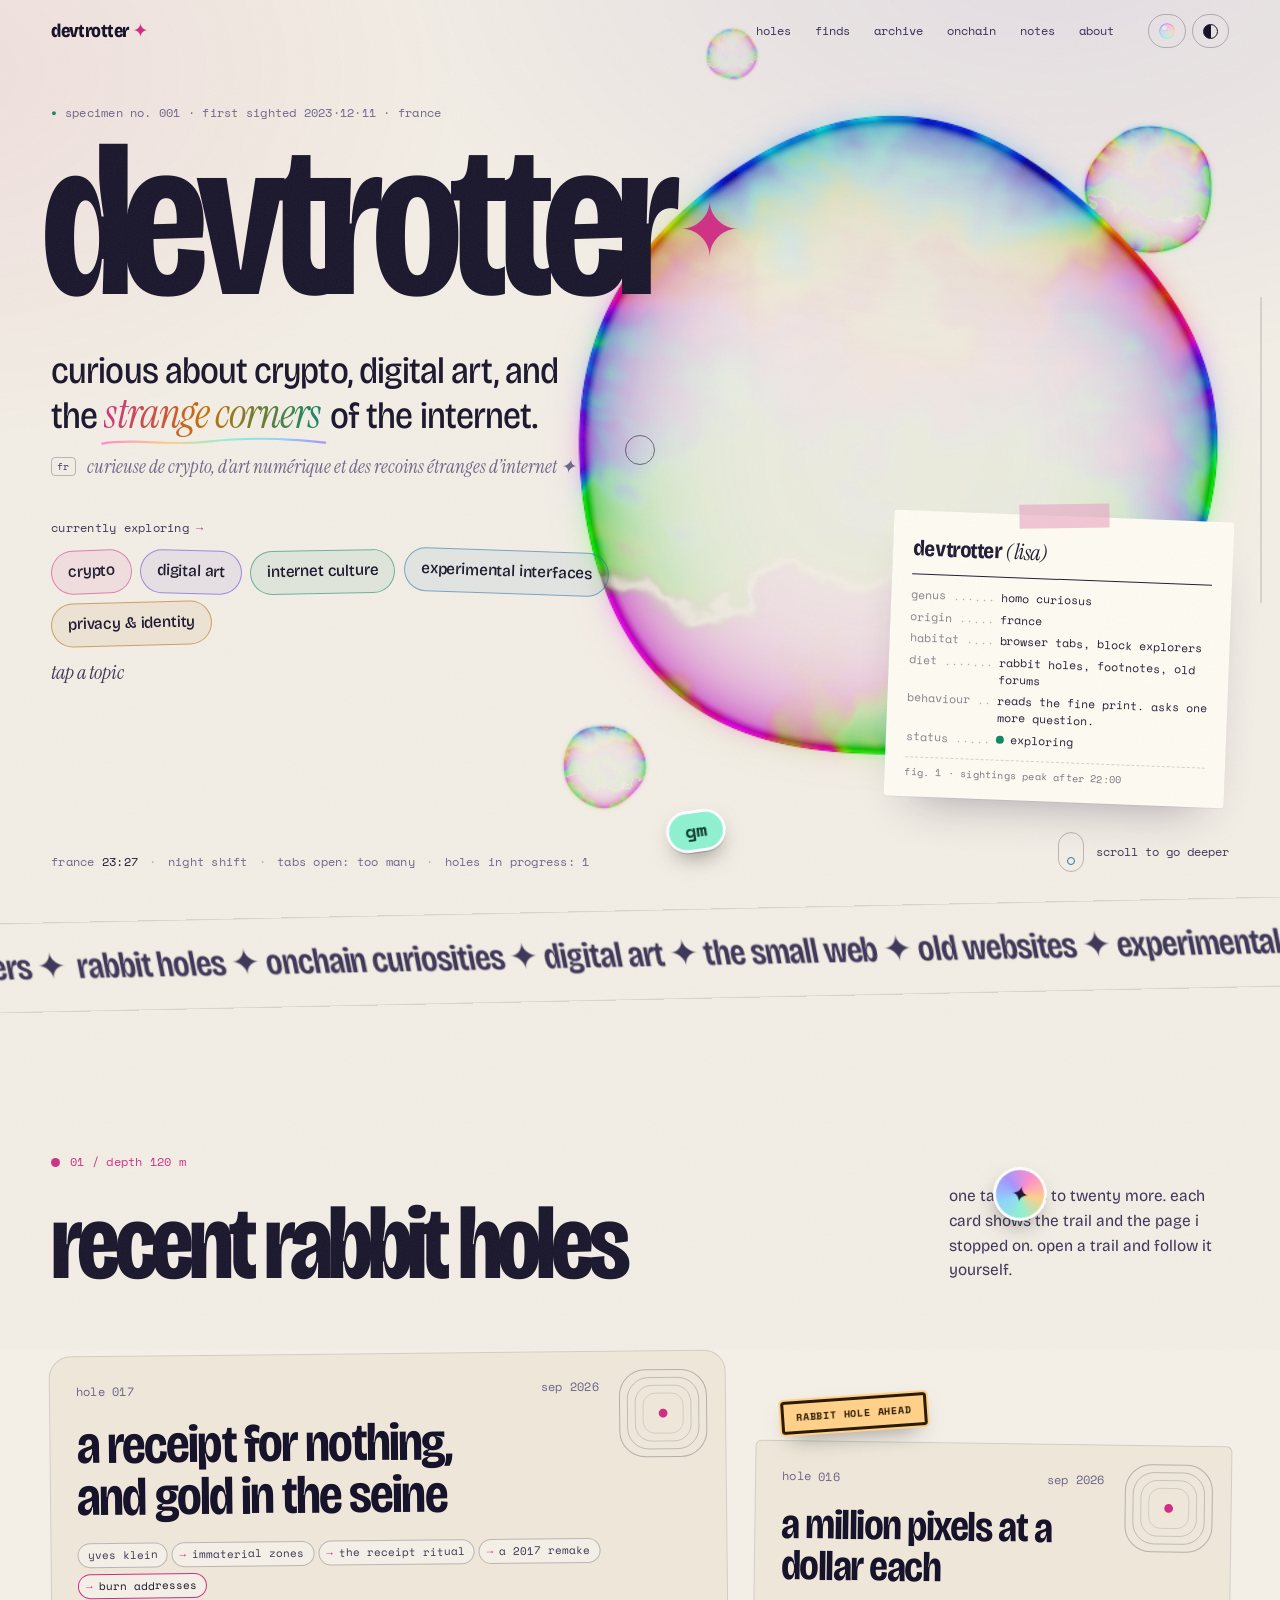
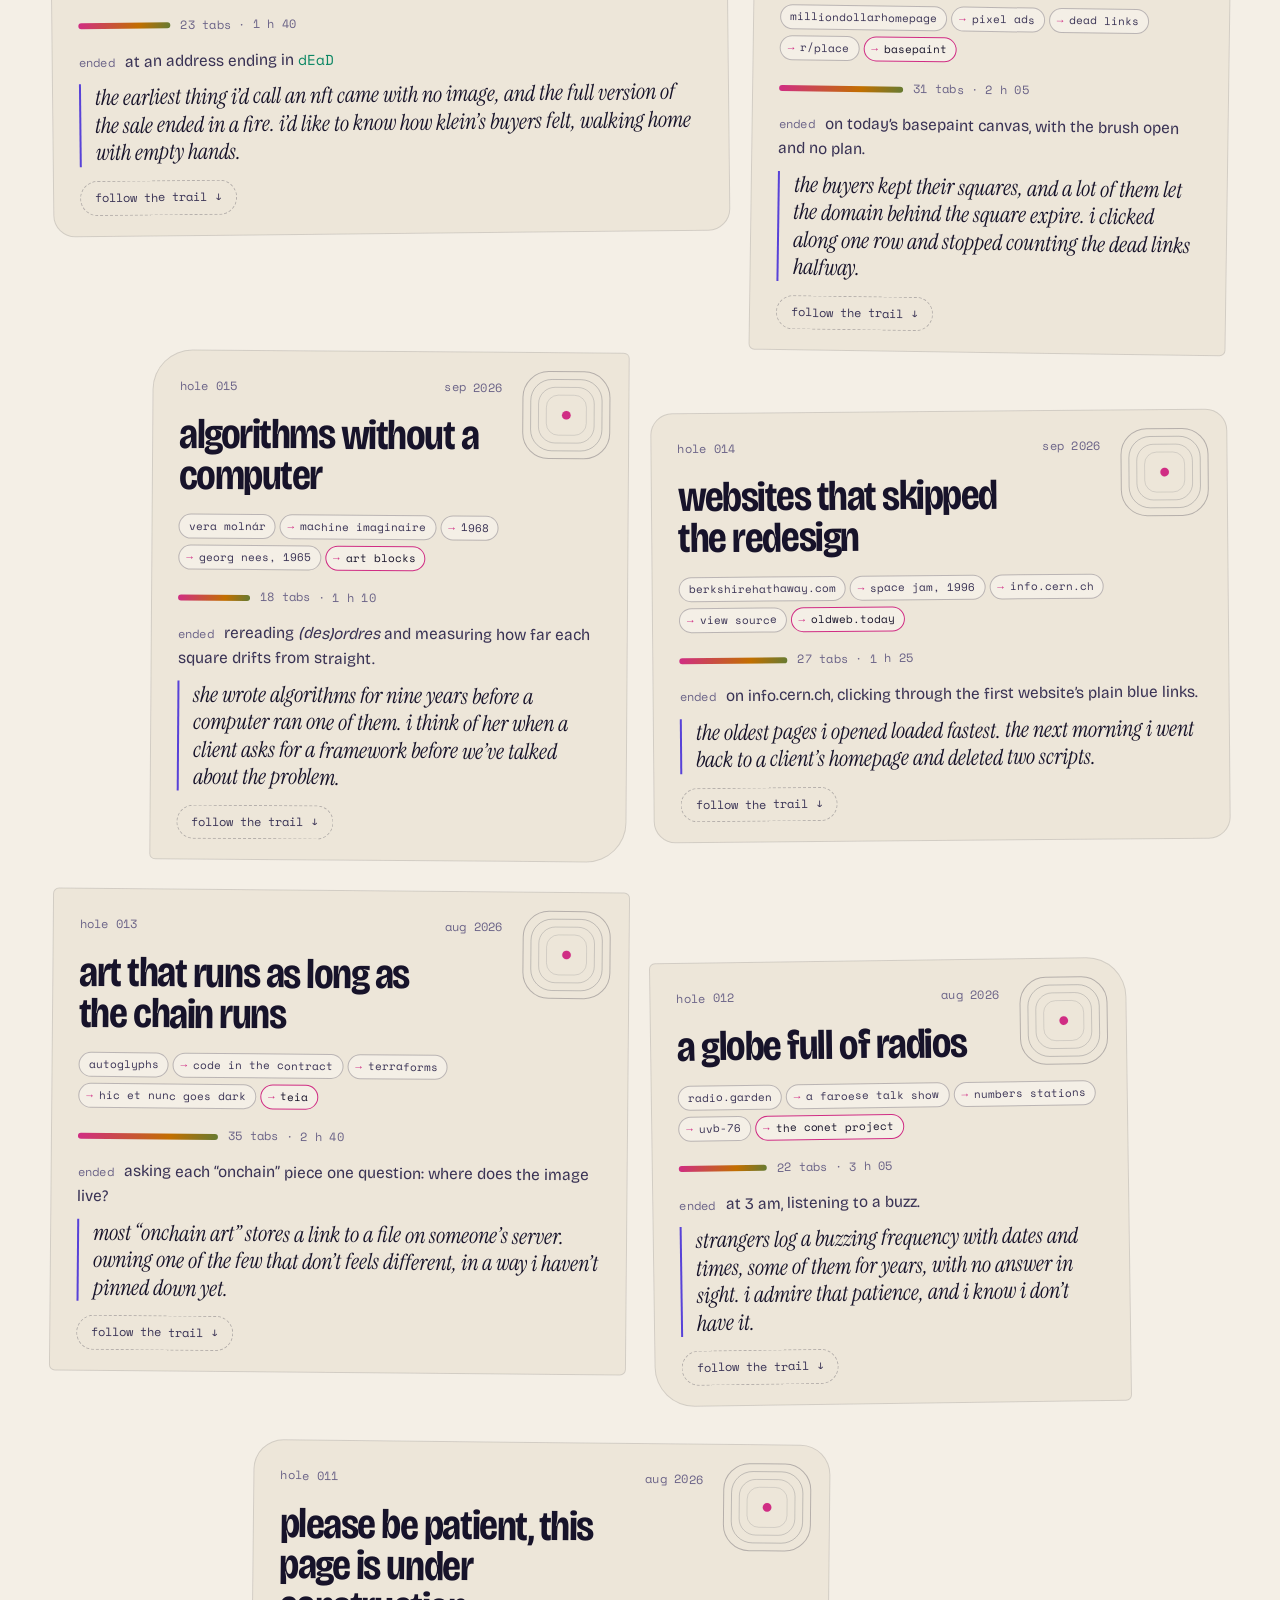
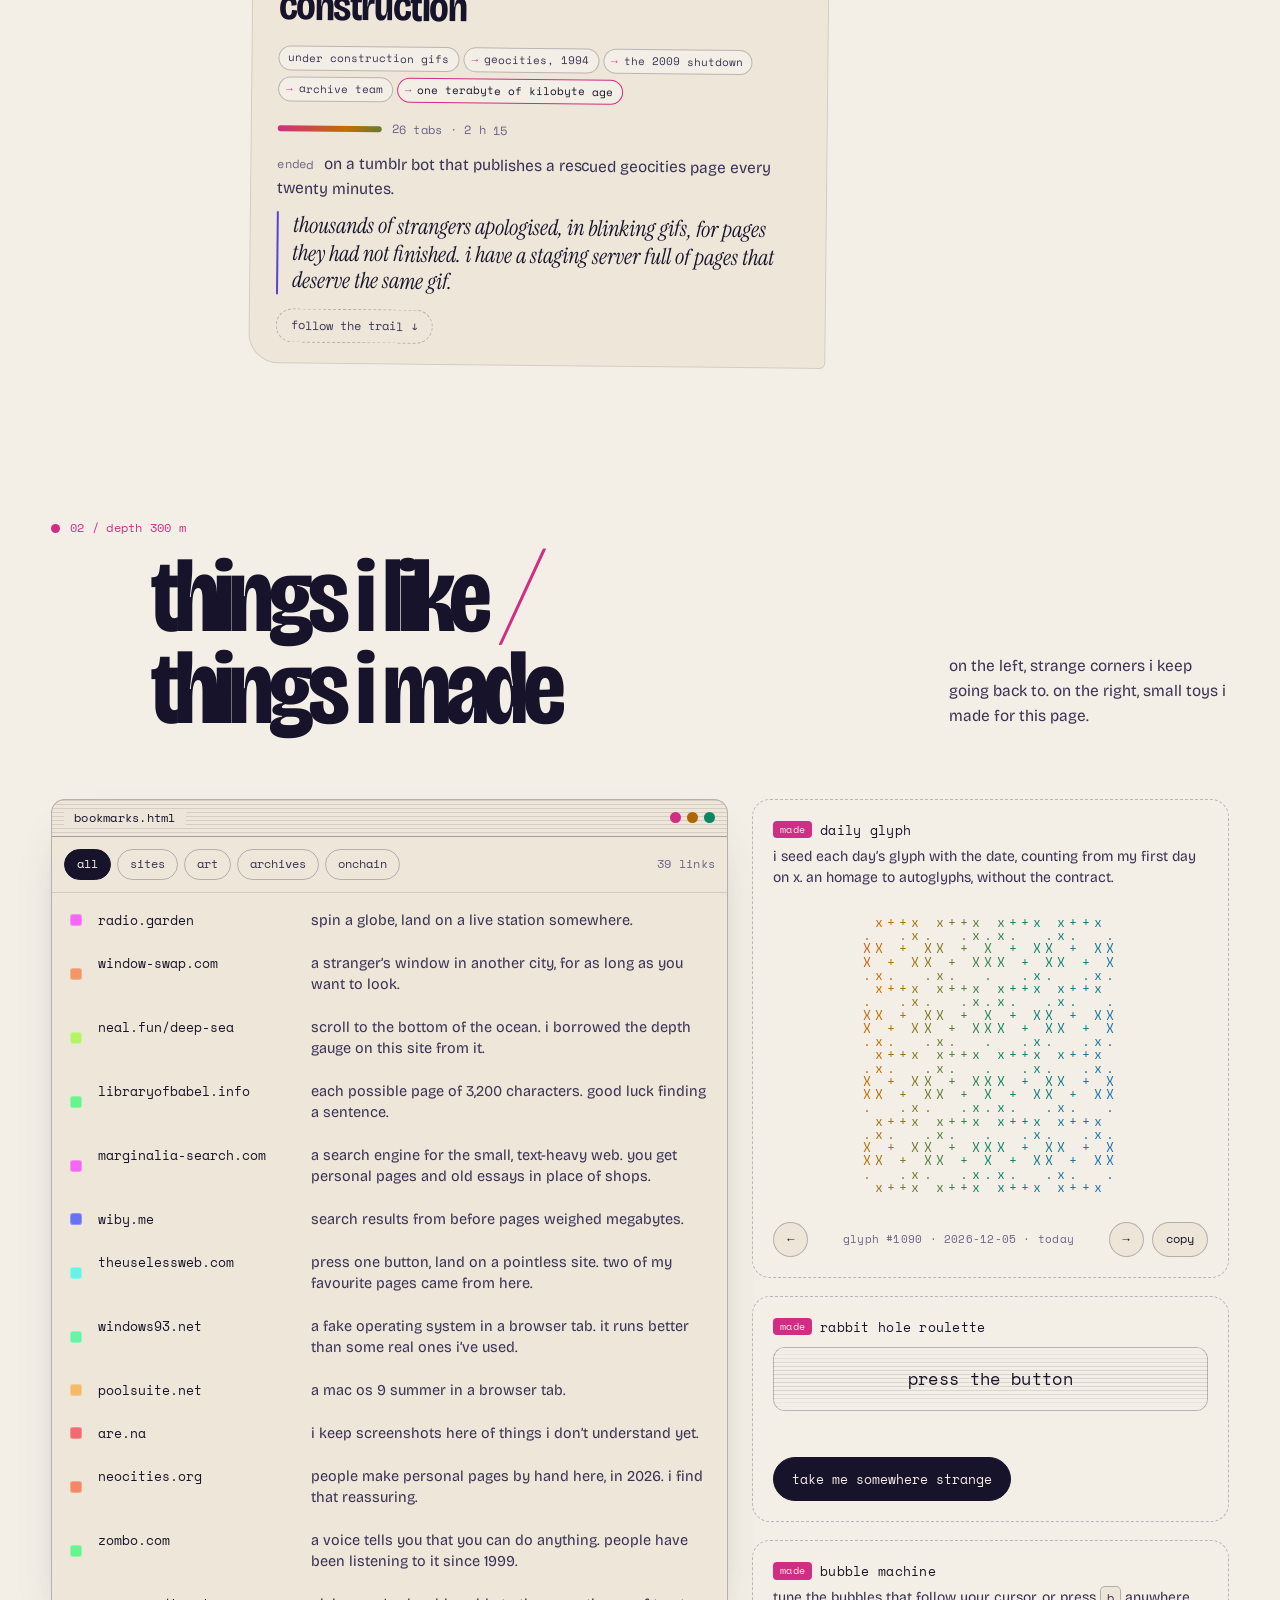
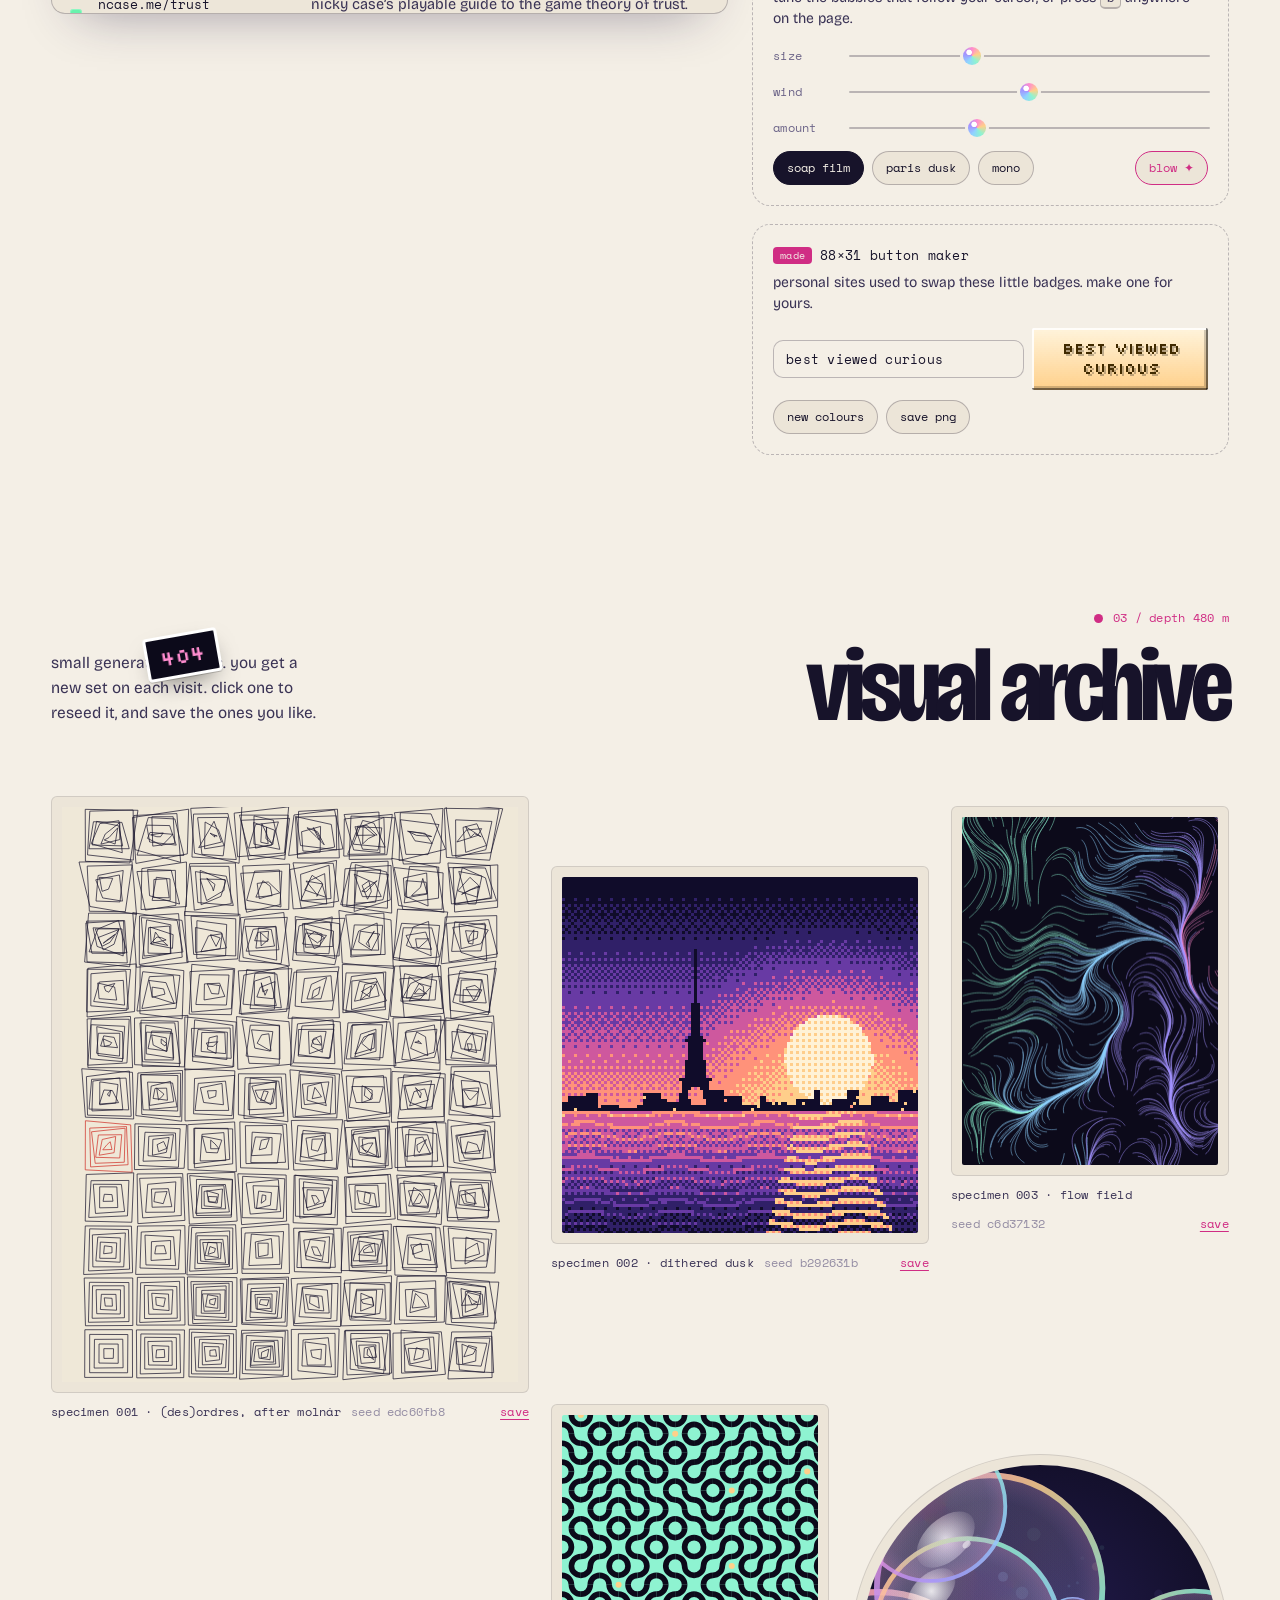
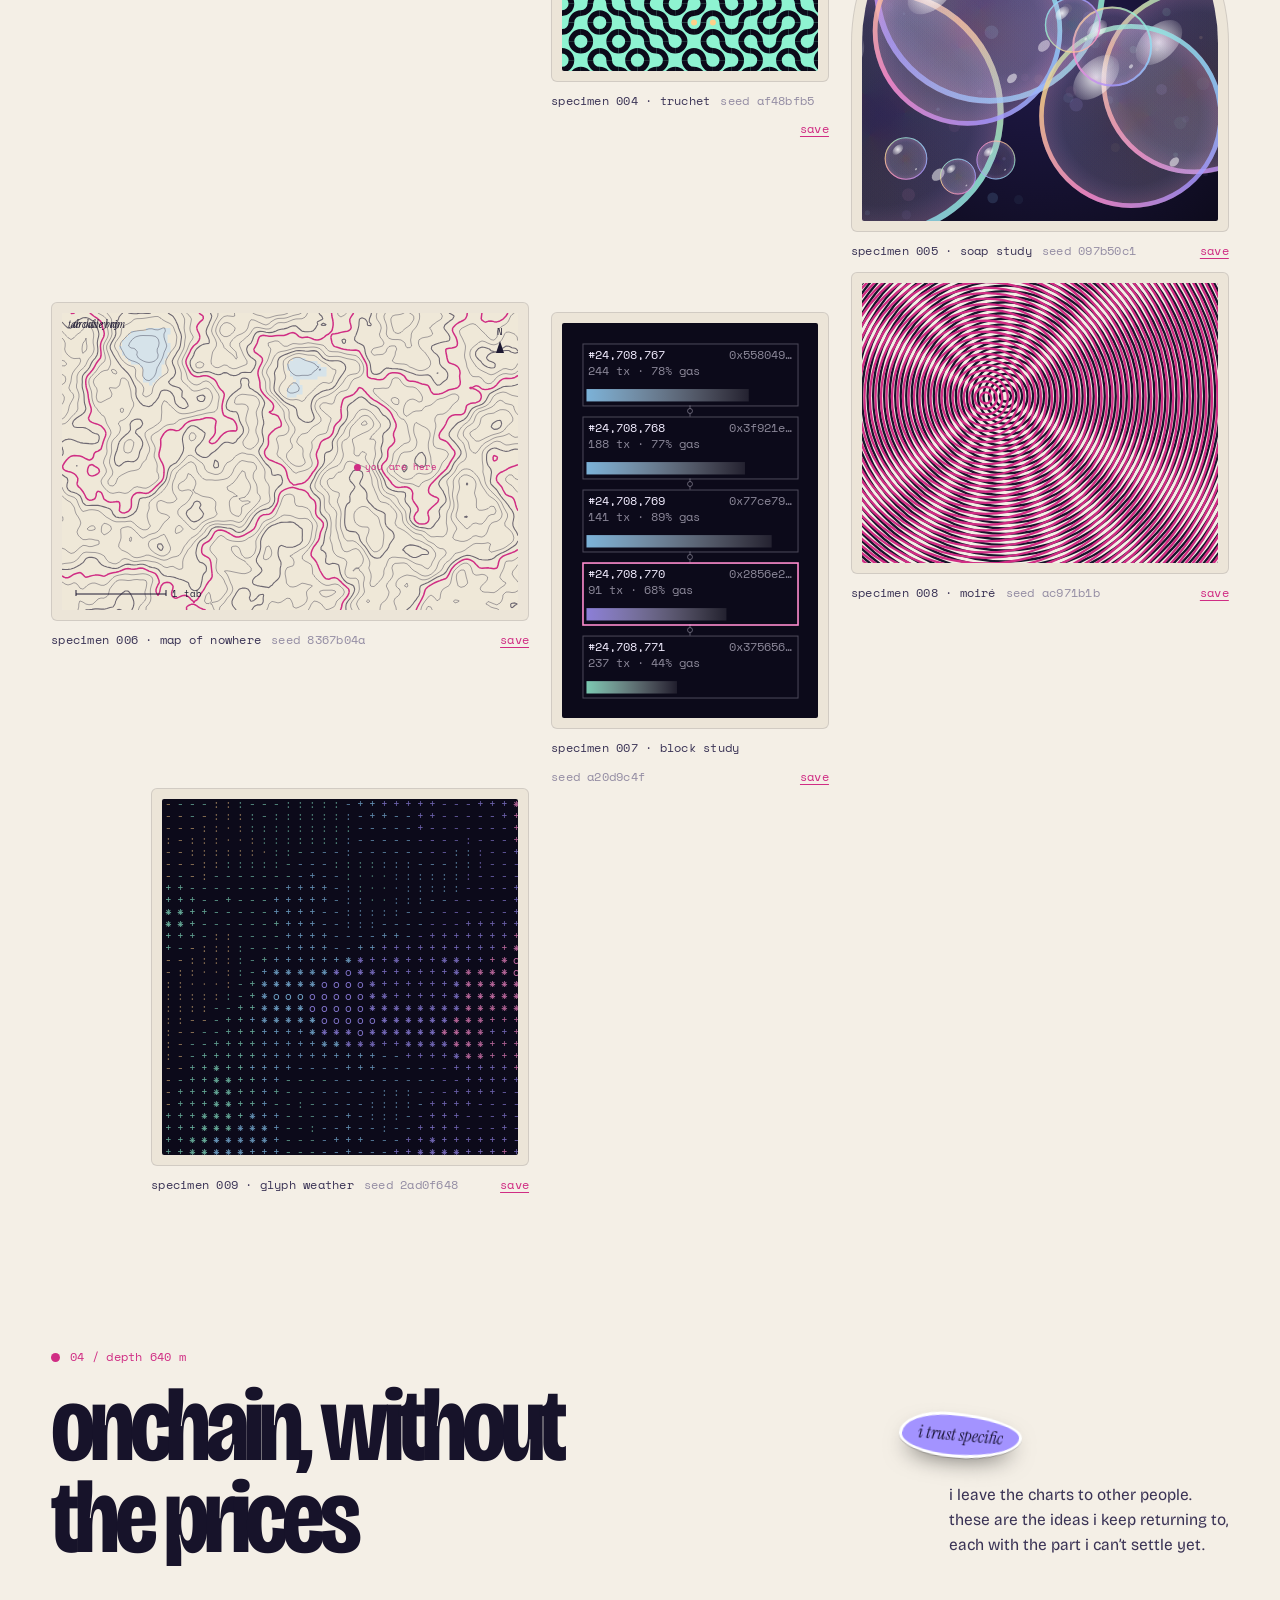
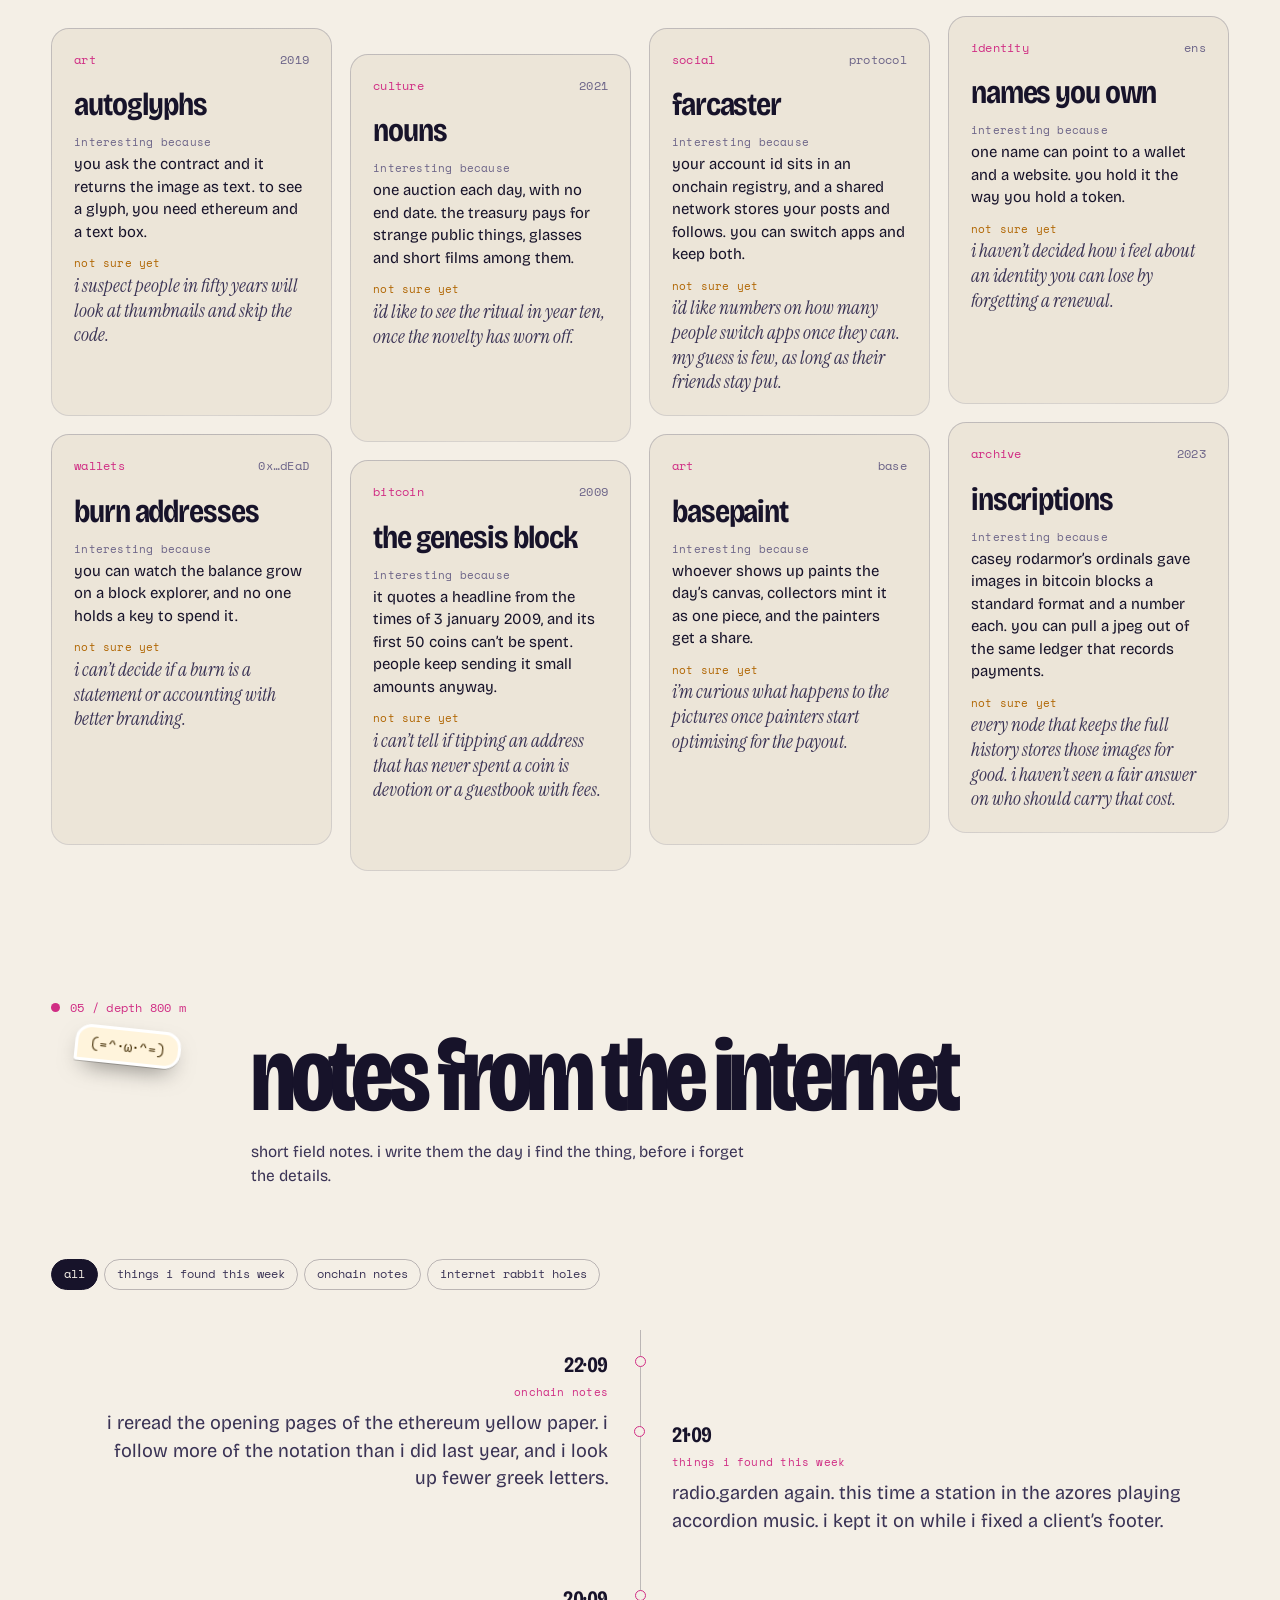
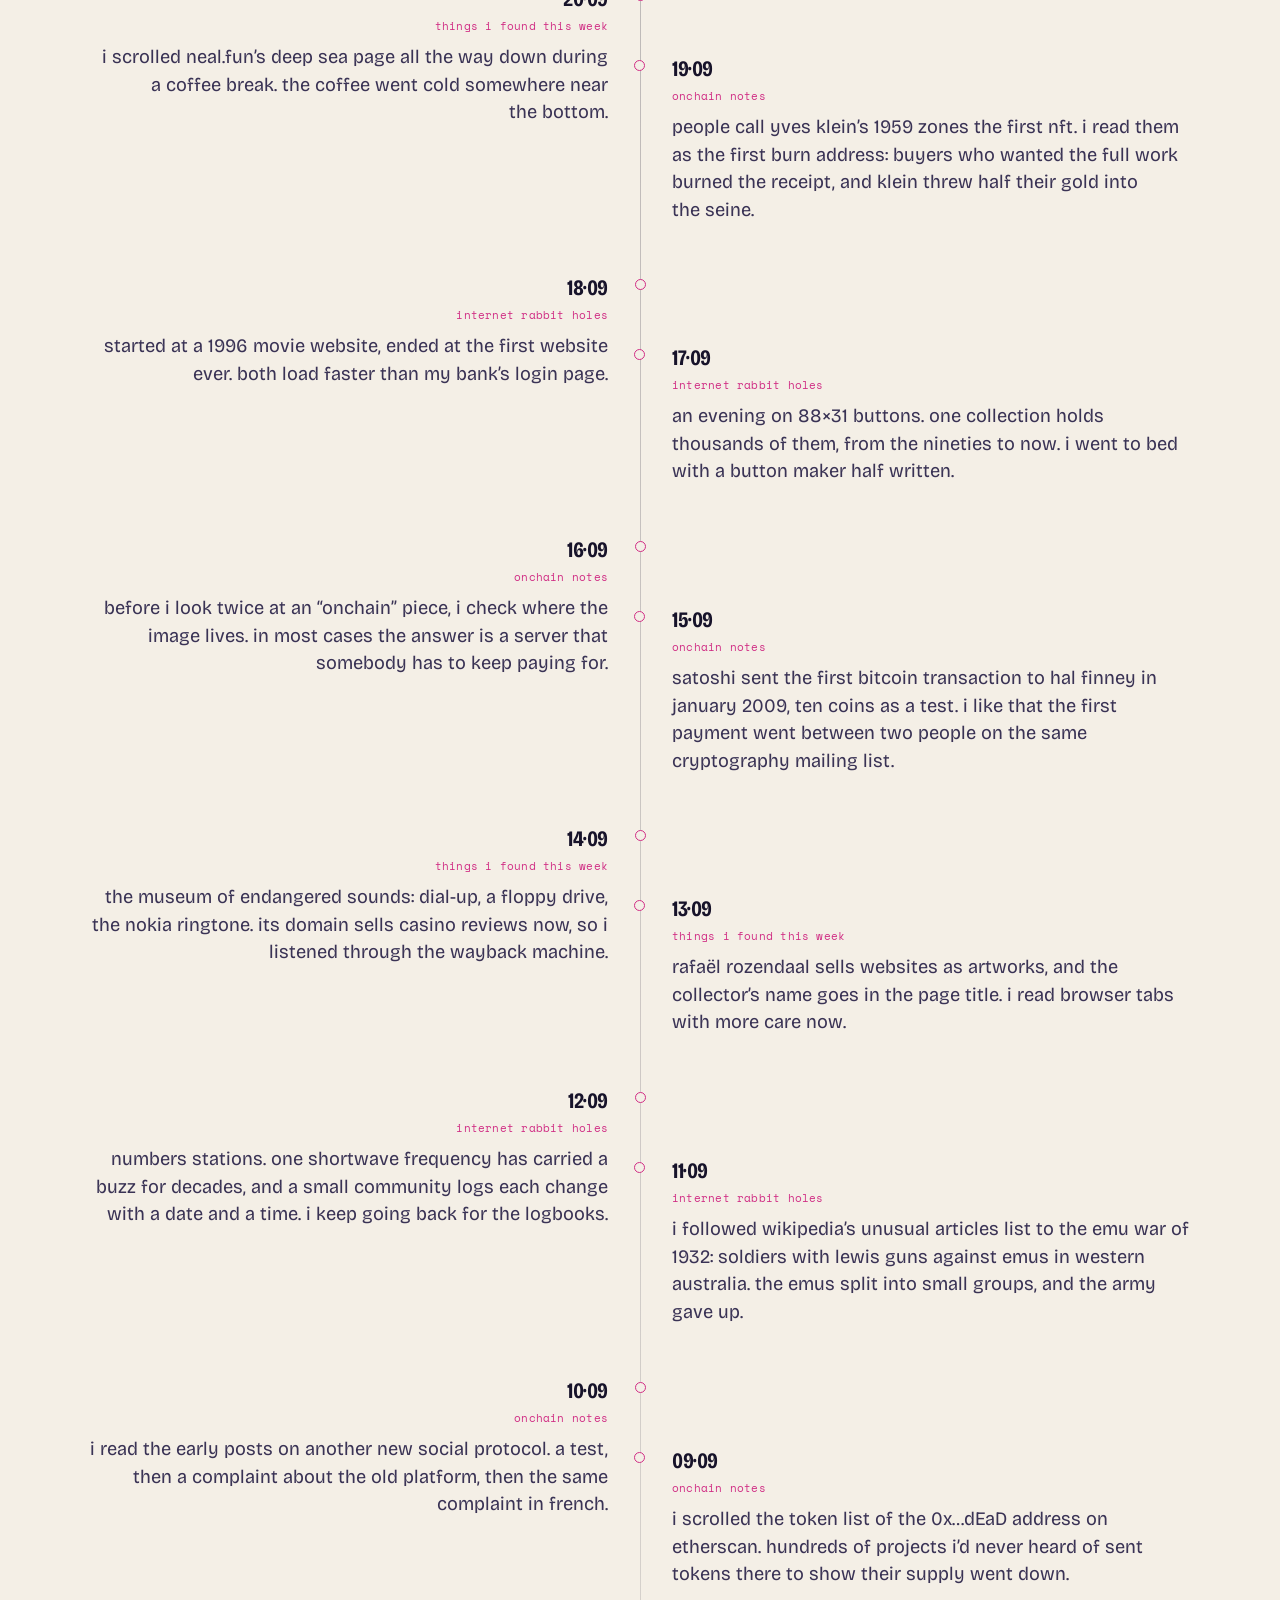
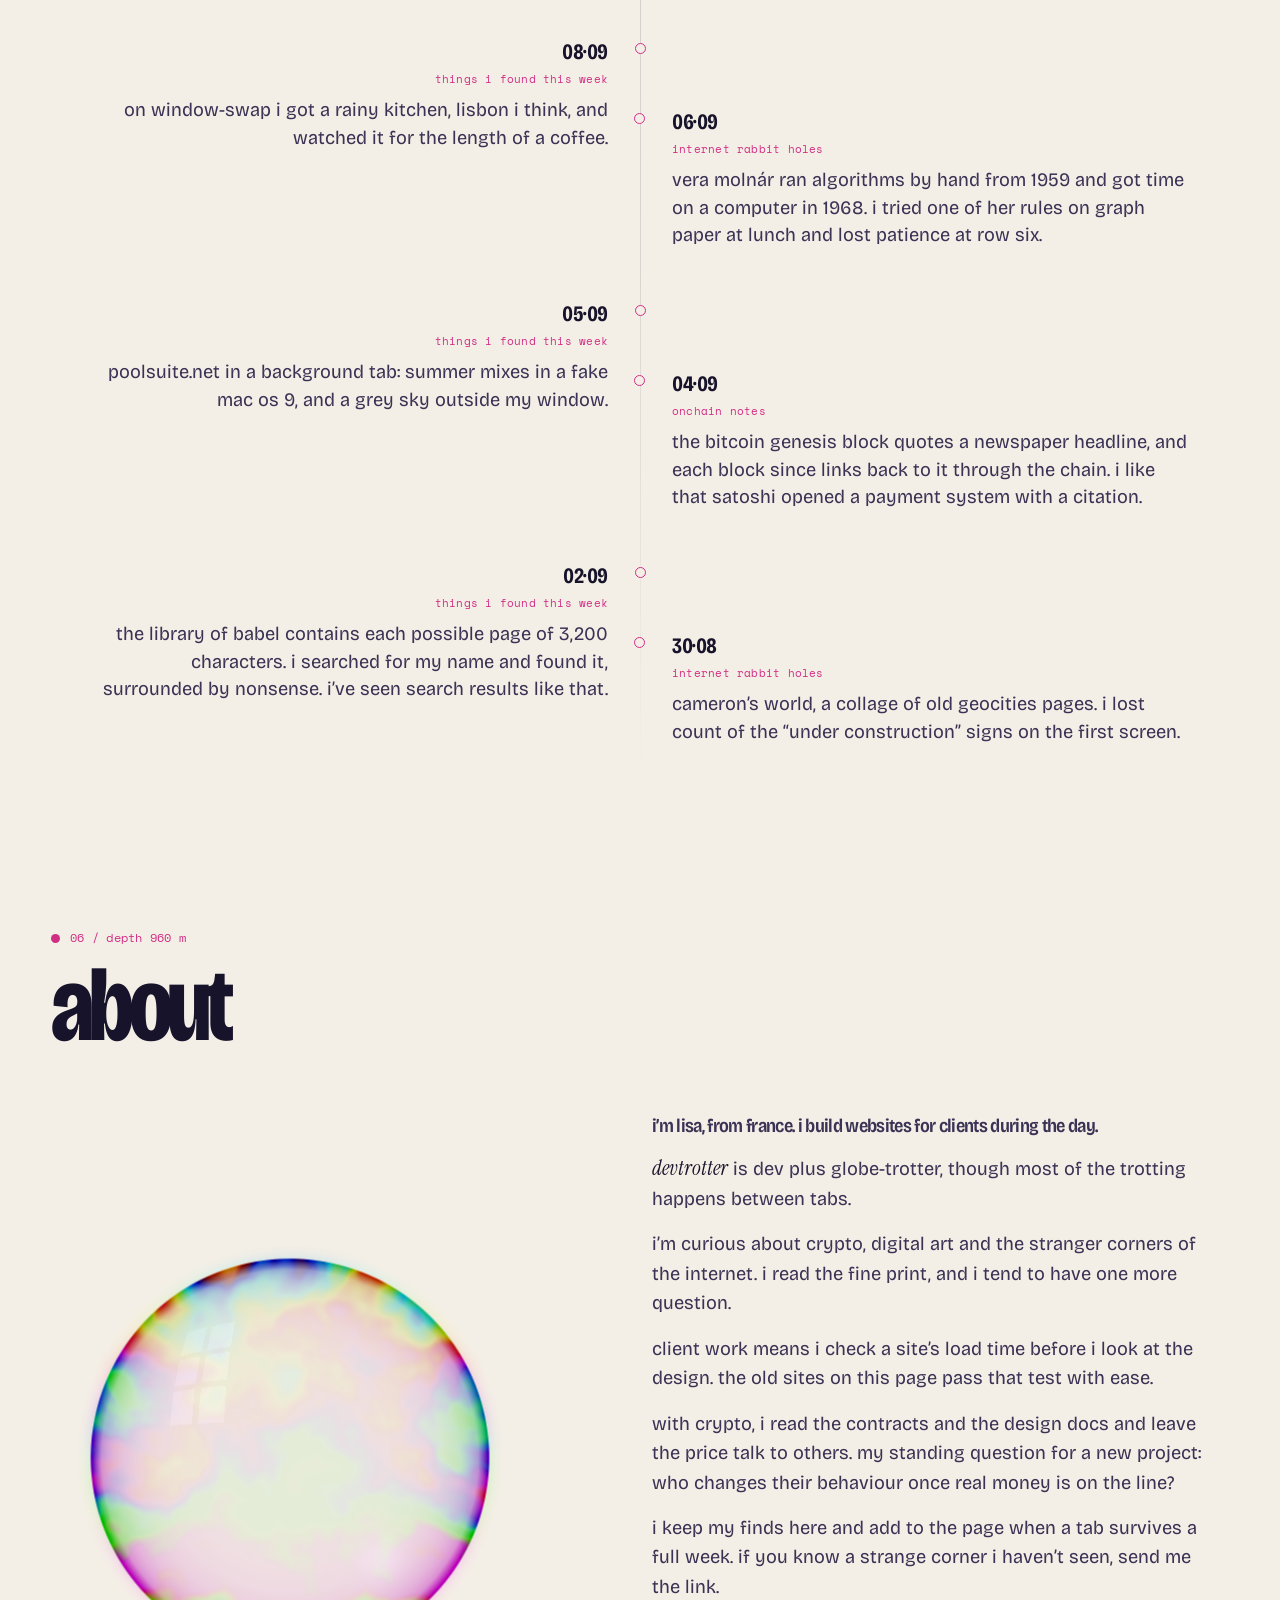
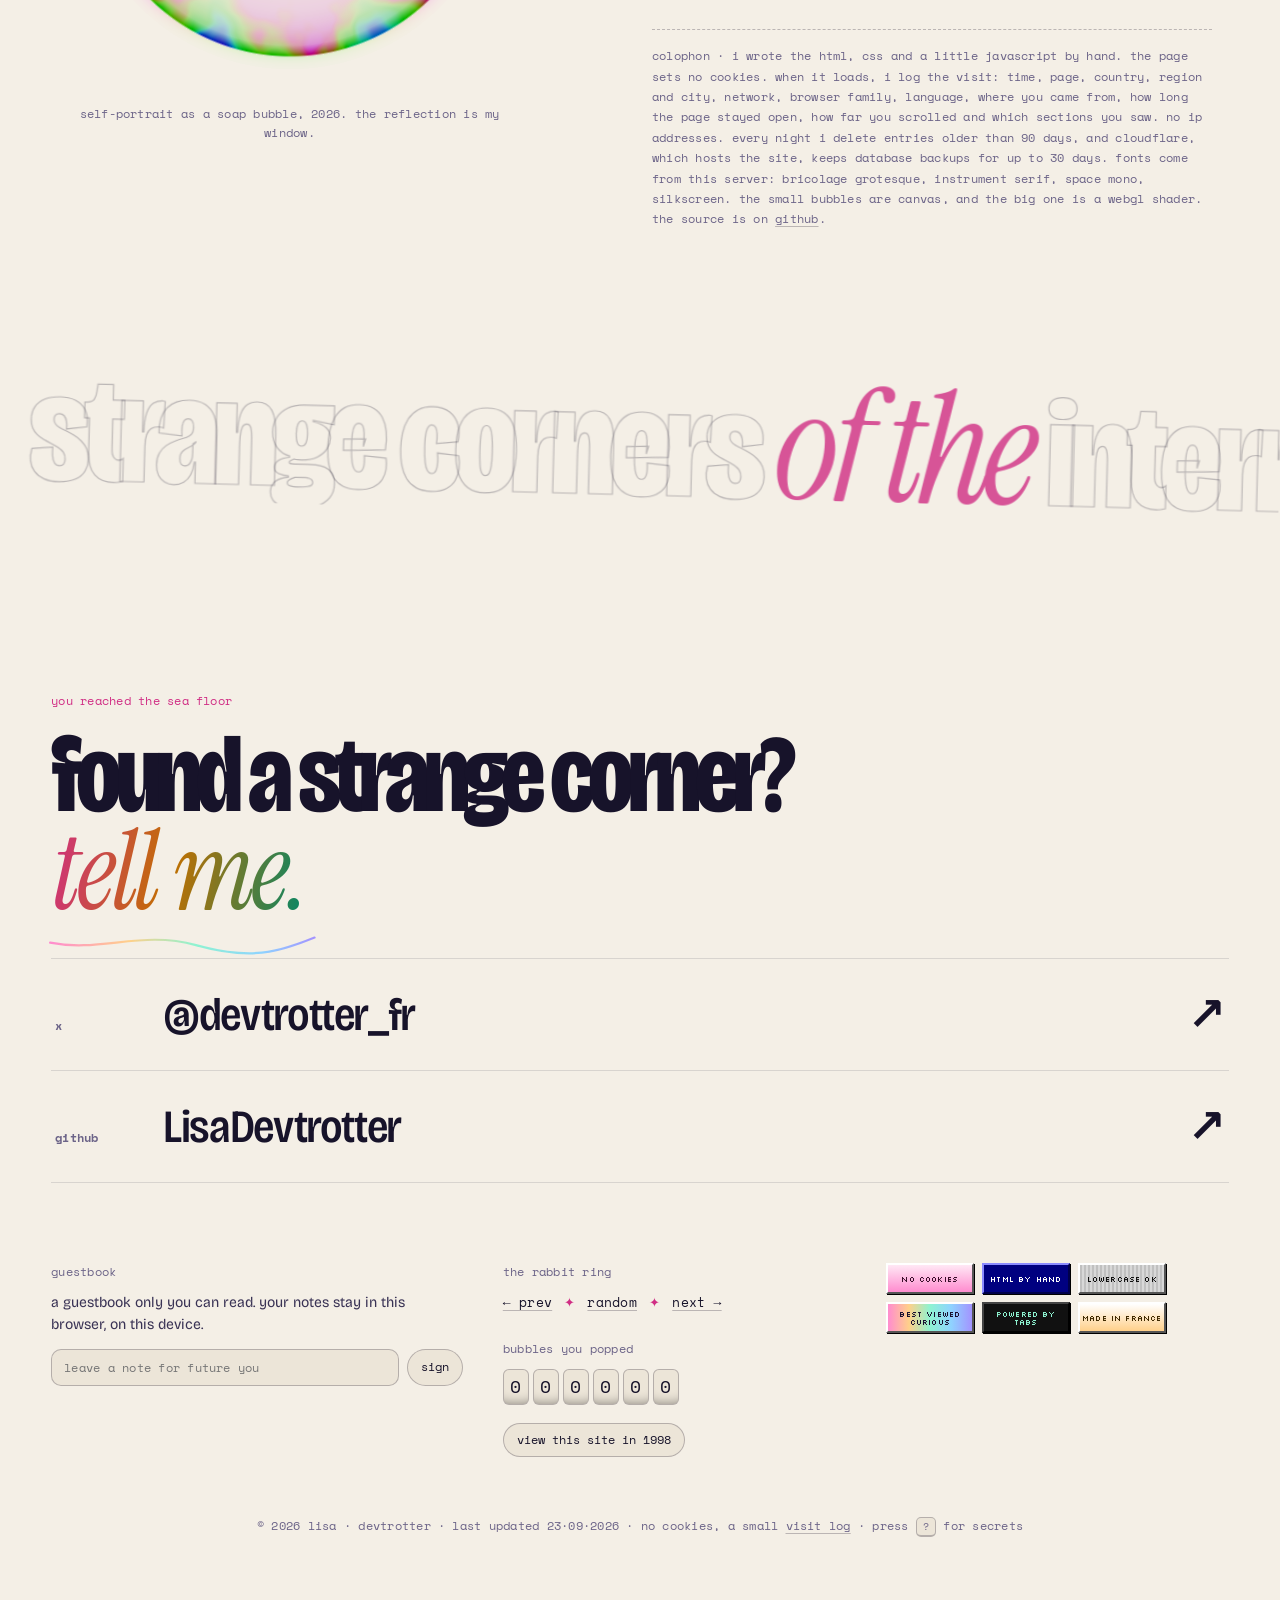
==== commit 2222b318: "link the github account and the source" ====
--- a/index.html
+++ b/index.html
@@ -40,7 +40,7 @@
 <link rel="icon" href="favicon.ico" sizes="32x32">
 <link rel="apple-touch-icon" href="apple-touch-icon.png">
 <link rel="me" href="https://x.com/devtrotter_fr">
-<!-- link:rel-me -->
+<link rel="me" href="https://github.com/LisaDevtrotter">
 <link rel="preload" href="fonts/bricolage-normal-200-800.woff2" as="font" type="font/woff2" crossorigin>
 <link rel="preload" href="fonts/spacemono-normal-400.woff2" as="font" type="font/woff2" crossorigin>
 <script src="js/theme.js"></script>
@@ -569,7 +569,7 @@
       <p>client work means i check a site’s load time before i look at the design. the old sites on this page pass that test with ease.</p>
       <p>with crypto, i read the contracts and the design docs and leave the price talk to others. my standing question for a new project: who changes their behaviour once real money is on the line?</p>
       <p>i keep my finds here and add to the page when a tab survives a full week. if you know a strange corner i haven’t seen, send me the link.</p>
-      <p class="colophon mono">colophon · i wrote the html, css and a little javascript by hand. the page sets no cookies. when it loads, i log the visit: time, page, country, region and city, network, browser family, language, where you came from, how long the page stayed open, how far you scrolled and which sections you saw. no ip addresses. every night i delete entries older than 90 days, and cloudflare, which hosts the site, keeps database backups for up to 30 days. fonts come from this server: bricolage grotesque, instrument serif, space mono, silkscreen. the small bubbles are canvas, and the big one is a webgl shader.</p>
+      <p class="colophon mono">colophon · i wrote the html, css and a little javascript by hand. the page sets no cookies. when it loads, i log the visit: time, page, country, region and city, network, browser family, language, where you came from, how long the page stayed open, how far you scrolled and which sections you saw. no ip addresses. every night i delete entries older than 90 days, and cloudflare, which hosts the site, keeps database backups for up to 30 days. fonts come from this server: bricolage grotesque, instrument serif, space mono, silkscreen. the small bubbles are canvas, and the big one is a webgl shader. the source is on <a href="https://github.com/LisaDevtrotter/lisatrotter.xyz" target="_blank" rel="noopener noreferrer">github</a>.</p>
     </div>
   </div>
 </section>
@@ -583,7 +583,7 @@
     <h2 class="foot-title">found a strange corner?<br><em class="iri">tell me.</em></h2>
     <ul class="links">
       <li><a href="https://x.com/devtrotter_fr" target="_blank" rel="me noopener noreferrer"><span class="mono">x</span>@devtrotter_fr<span class="arr">↗</span></a></li>
-      <!-- link:github -->
+      <li><a href="https://github.com/LisaDevtrotter" target="_blank" rel="me noopener noreferrer"><span class="mono">github</span>LisaDevtrotter<span class="arr">↗</span></a></li>
       <!-- link:farcaster -->
       <!-- link:email -->
     </ul>
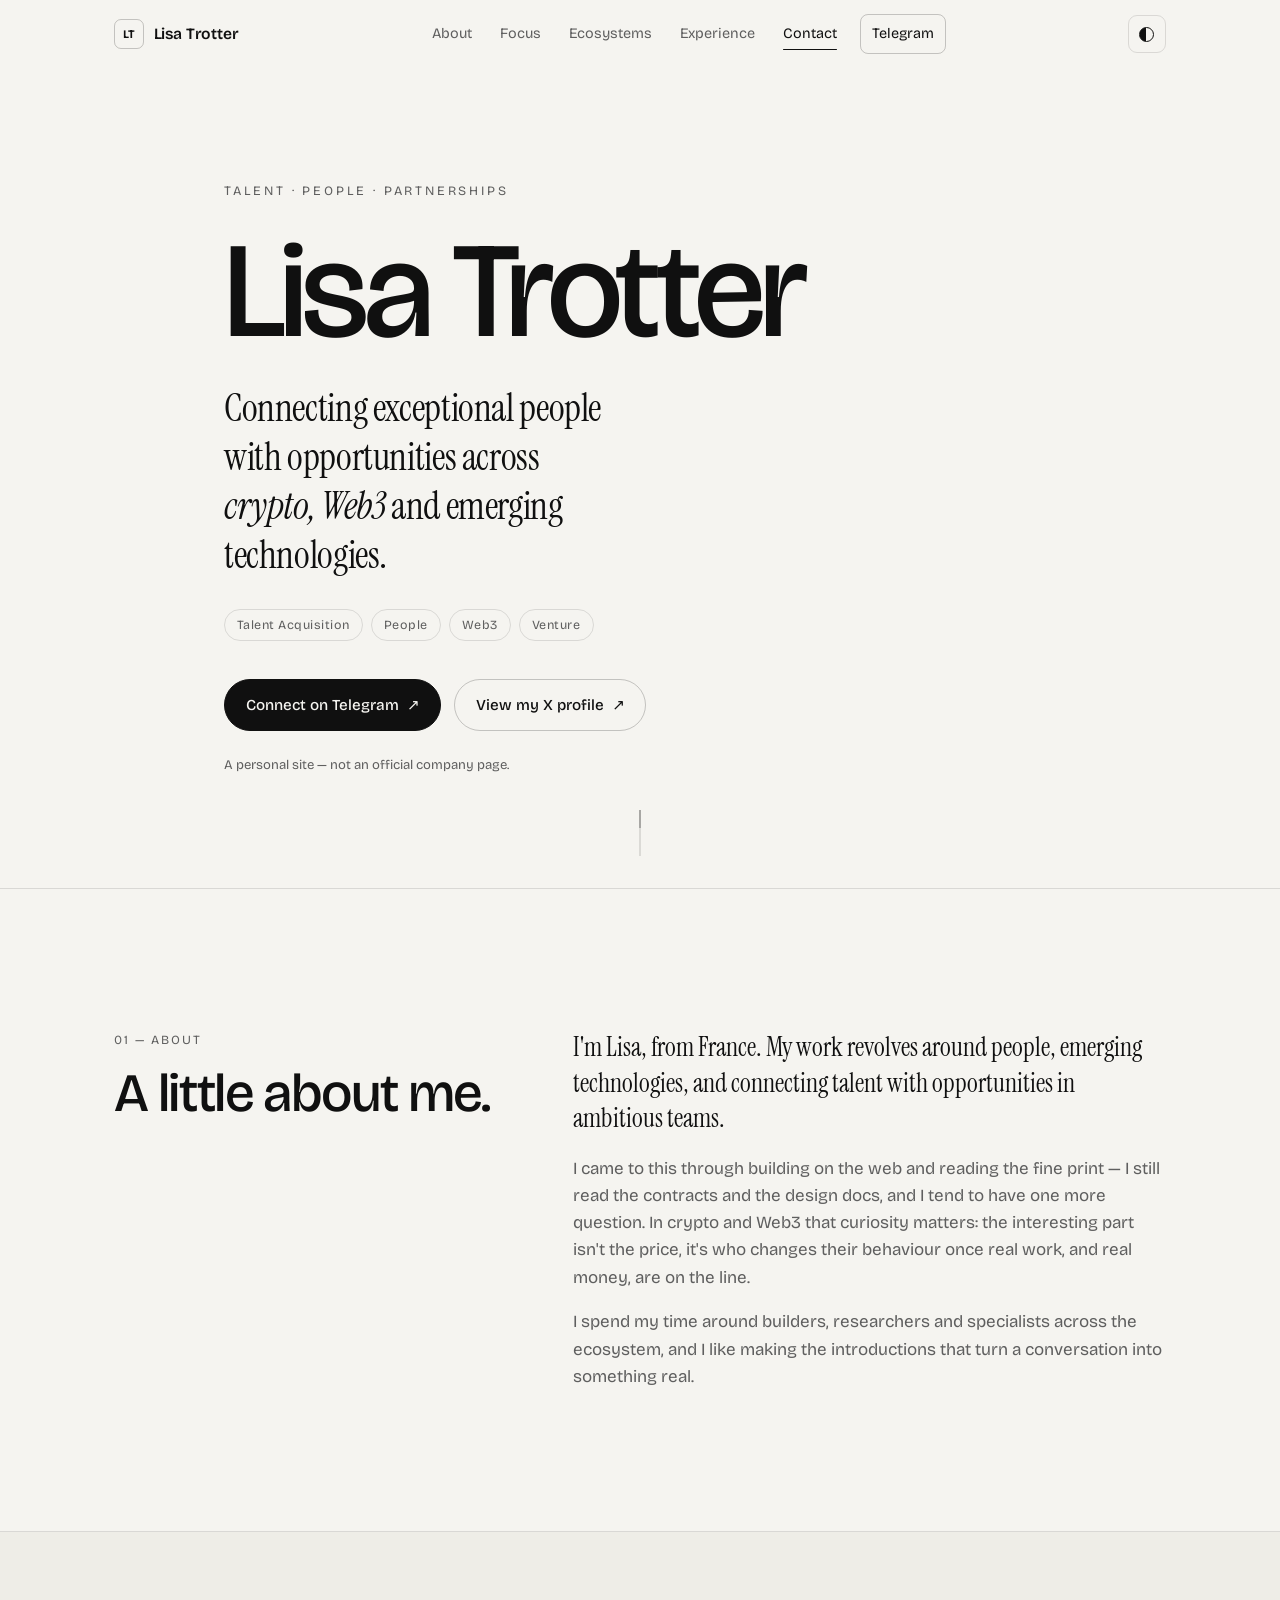
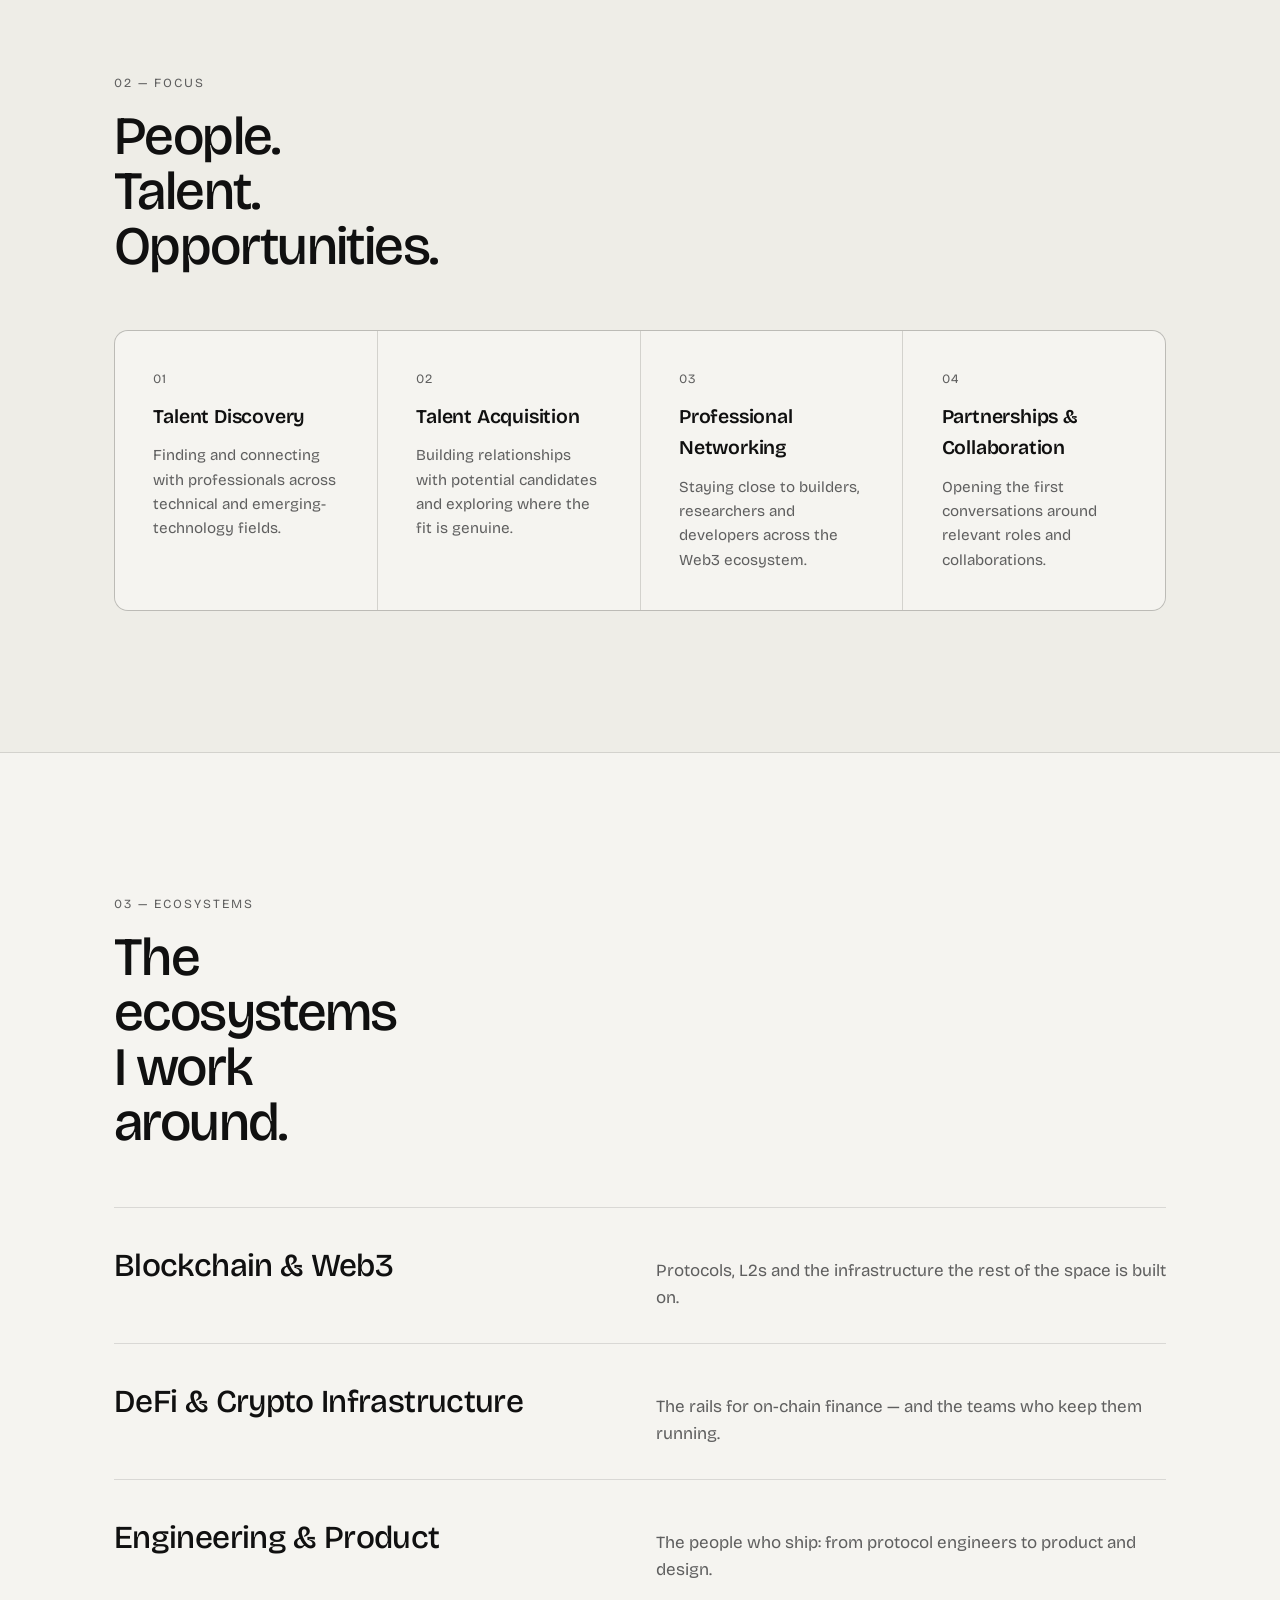
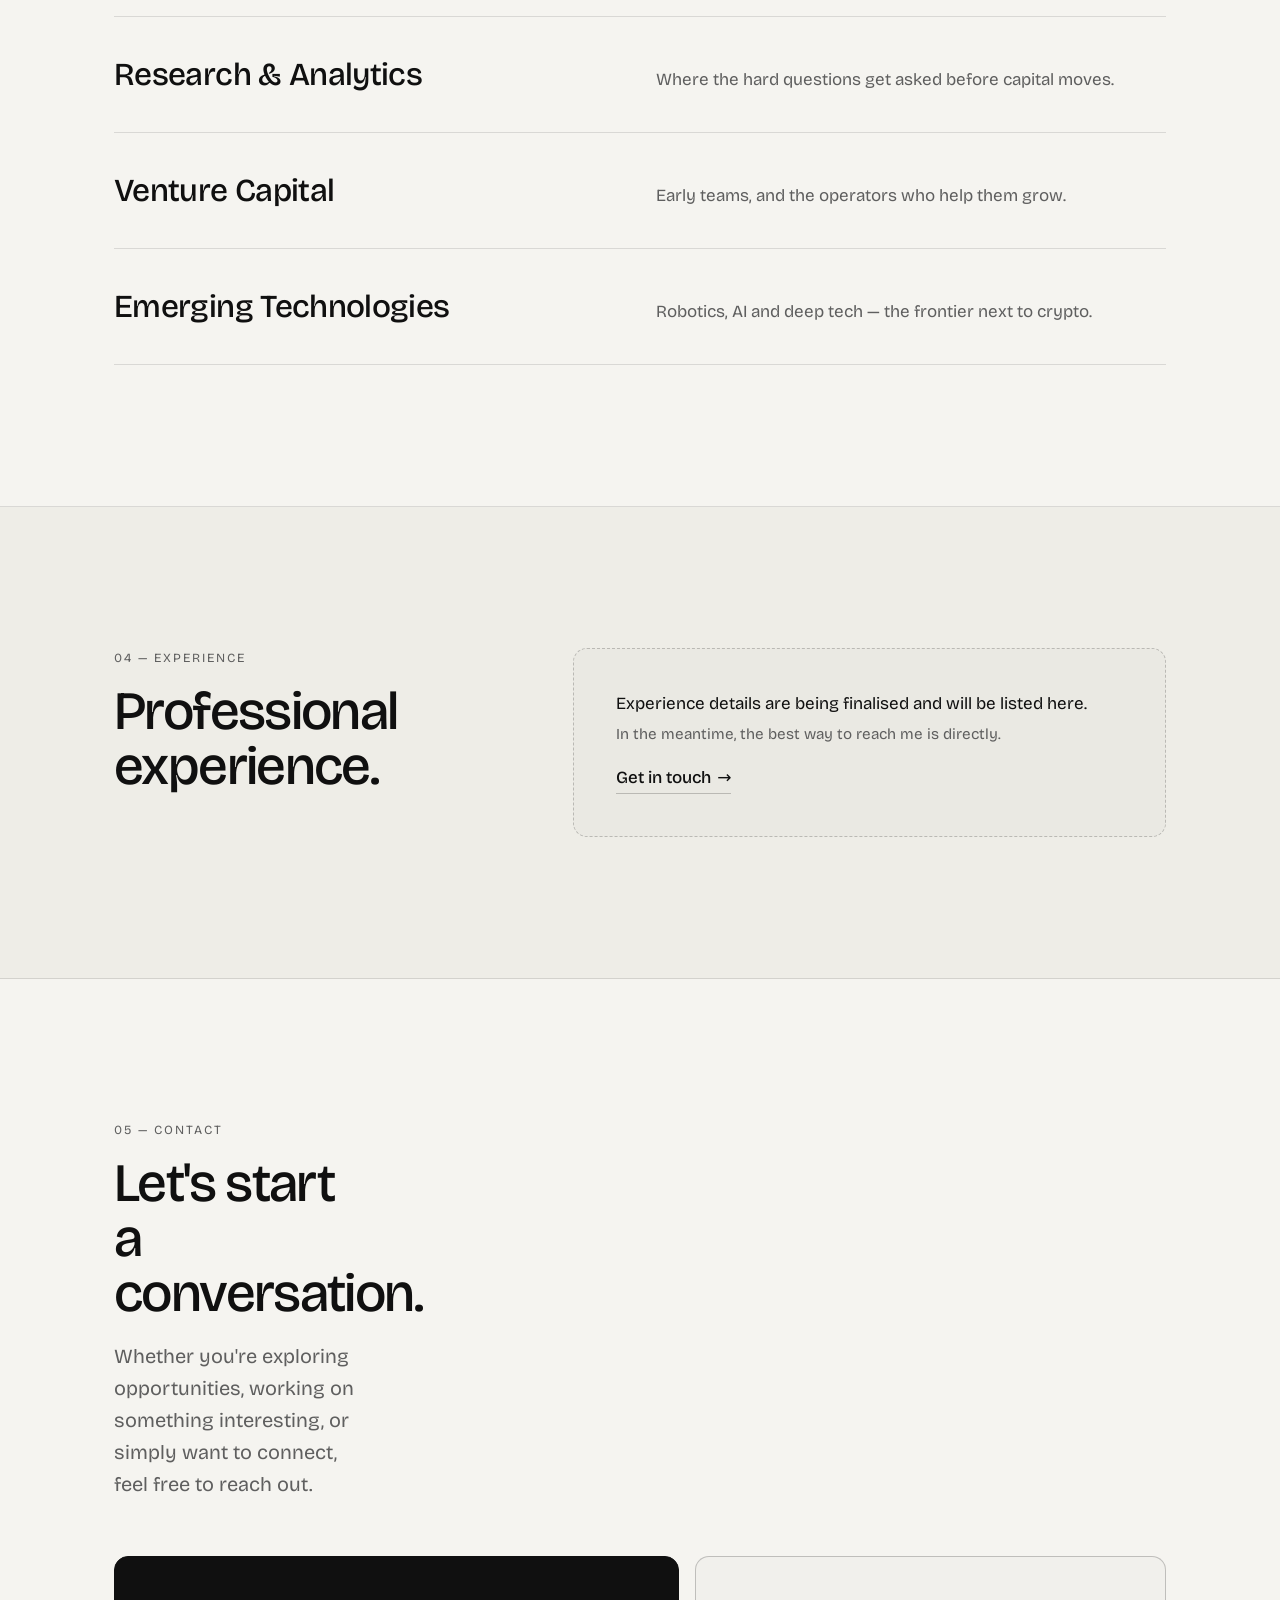
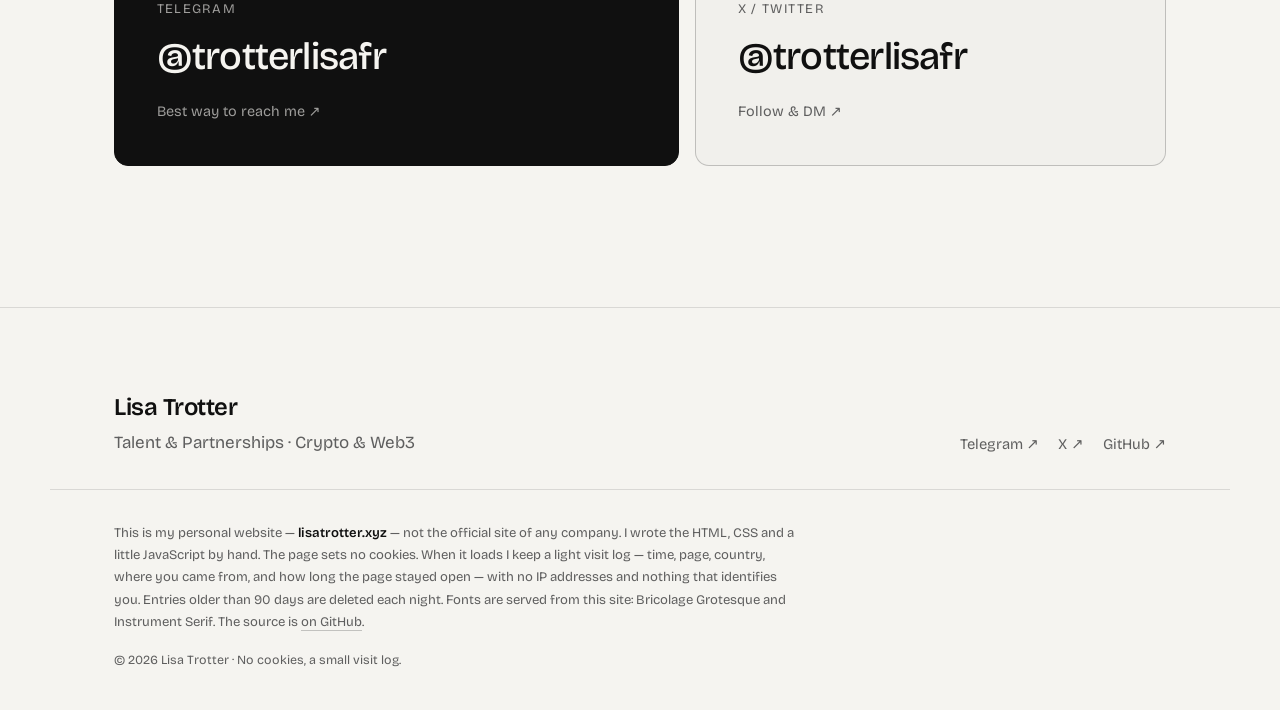
==== commit ae0969a2: "Redesign: new handles, reduced visitor logging" ====
--- a/index.html
+++ b/index.html
@@ -1,653 +1,314 @@
 <!doctype html>
 <!--
-
-        .    *        ✦            .          o
-     o        .   ___________              .       O
-        .        |  devtrotter |      o
-   ✦        o    |  ✦ lisa     |  .        ✦          .
-      .          |_____________|       O         o
-          O          (  )    .              .
-     .           o    ()        ✦      .         *
-
-   hello, source reader.
-   everything here is written by hand and commented where it matters.
-   the bubbles are js/bubbles.js, the big one is a shader in js/soap.js,
-   the little pictures in the archive are js/specimens.js.
-   take whatever is useful.
-
+   lisatrotter.xyz · a personal site, written by hand.
+   no framework, no build step, no third-party scripts. semantic html,
+   one stylesheet, a little javascript. the visit log and the short links
+   live in worker/. take whatever is useful.
 -->
-<html lang="en">
+<html lang="en" class="no-js">
 <head>
 <meta charset="utf-8">
 <meta name="viewport" content="width=device-width, initial-scale=1, viewport-fit=cover">
-<title>devtrotter ✦ lisa</title>
-<meta name="description" content="lisa, a french web developer. curious about crypto, digital art, and the strange corners of the internet.">
-<meta name="author" content="lisa (devtrotter)">
+<title>Lisa Trotter — Talent &amp; Partnerships in Crypto &amp; Web3</title>
+<meta name="description" content="Lisa Trotter. Talent, people and partnerships across crypto, Web3 and venture. A personal site — find me on Telegram and X.">
+<meta name="author" content="Lisa Trotter">
 <meta name="color-scheme" content="dark light">
-<meta name="theme-color" content="#0c0a1a" media="(prefers-color-scheme: dark)">
-<meta name="theme-color" content="#f5f1ea" media="(prefers-color-scheme: light)">
-<meta property="og:type" content="website">
-<meta property="og:title" content="devtrotter ✦ lisa">
-<meta property="og:description" content="curious about crypto, digital art, and the strange corners of the internet.">
+<meta name="theme-color" content="#101010" media="(prefers-color-scheme: dark)">
+<meta name="theme-color" content="#f5f4f0" media="(prefers-color-scheme: light)">
+<meta name="robots" content="index, follow">
+
+<meta property="og:type" content="profile">
+<meta property="og:title" content="Lisa Trotter — Talent &amp; Partnerships">
+<meta property="og:description" content="Talent, people and partnerships across crypto, Web3 and venture. A personal site.">
 <meta property="og:image" content="https://lisatrotter.xyz/img/og.png">
 <meta property="og:image:width" content="1200">
 <meta property="og:image:height" content="630">
 <meta property="og:url" content="https://lisatrotter.xyz/">
+<meta property="profile:first_name" content="Lisa">
+<meta property="profile:last_name" content="Trotter">
+
+<meta name="twitter:card" content="summary_large_image">
+<meta name="twitter:title" content="Lisa Trotter — Talent &amp; Partnerships">
+<meta name="twitter:description" content="Talent, people and partnerships across crypto, Web3 and venture.">
 <meta name="twitter:image" content="https://lisatrotter.xyz/img/og.png">
-<meta name="twitter:card" content="summary_large_image">
+<meta name="twitter:site" content="@trotterlisafr">
+<meta name="twitter:creator" content="@trotterlisafr">
+
 <link rel="canonical" href="https://lisatrotter.xyz/">
 <link rel="icon" href="favicon.svg" type="image/svg+xml">
 <link rel="icon" href="favicon.ico" sizes="32x32">
 <link rel="apple-touch-icon" href="apple-touch-icon.png">
-<link rel="me" href="https://x.com/devtrotter_fr">
+<link rel="me" href="https://x.com/trotterlisafr">
+<link rel="me" href="https://t.me/trotterlisafr">
 <link rel="me" href="https://github.com/LisaDevtrotter">
+
 <link rel="preload" href="fonts/bricolage-normal-200-800.woff2" as="font" type="font/woff2" crossorigin>
-<link rel="preload" href="fonts/spacemono-normal-400.woff2" as="font" type="font/woff2" crossorigin>
+<link rel="preload" href="fonts/instrument-normal-400.woff2" as="font" type="font/woff2" crossorigin>
 <script src="js/theme.js"></script>
 <link rel="stylesheet" href="css/style.css">
-<link rel="stylesheet" href="css/extras.css">
-<script src="js/bubbles.js" defer></script>
-<script src="js/soap.js" defer></script>
-<script src="js/specimens.js" defer></script>
-<script src="js/toys.js" defer></script>
 <script src="js/main.js" defer></script>
-<script src="js/extras.js" defer></script>
 <script src="js/visit.js" defer></script>
-<!-- analytics:beacon -->
+
+<script type="application/ld+json">
+{
+  "@context": "https://schema.org",
+  "@type": "Person",
+  "name": "Lisa Trotter",
+  "url": "https://lisatrotter.xyz/",
+  "description": "Talent, people and partnerships across crypto, Web3 and venture.",
+  "knowsAbout": ["Talent Acquisition", "People & Partnerships", "Crypto", "Web3", "Venture Capital", "Emerging Technology"],
+  "sameAs": [
+    "https://x.com/trotterlisafr",
+    "https://t.me/trotterlisafr",
+    "https://github.com/LisaDevtrotter"
+  ]
+}
+</script>
 </head>
 <body>
-<a class="skip" href="#holes">skip to the rabbit holes</a>
-
-<canvas id="bubbles" aria-hidden="true"></canvas>
-<div class="grain" aria-hidden="true"></div>
-<div class="gridlines" aria-hidden="true"><i></i><i></i><i></i><i></i><i></i><i></i><i></i><i></i><i></i><i></i><i></i><i></i></div>
-<div class="ring" aria-hidden="true"><span class="ring-label"></span></div>
+<a class="skip" href="#about">Skip to content</a>
 
 <header class="top" id="top-bar">
-  <a class="brand" href="#top" aria-label="devtrotter, back to the top">devtrotter<span class="brand-star" aria-hidden="true">✦</span></a>
-  <nav class="nav" aria-label="sections">
-    <a href="#holes">holes</a>
-    <a href="#finds">finds</a>
-    <a href="#archive">archive</a>
-    <a href="#onchain">onchain</a>
-    <a href="#notes">notes</a>
-    <a href="#about">about</a>
-  </nav>
-  <div class="controls">
-    <button class="ctl" id="bubble-toggle" type="button" aria-pressed="true" title="bubbles on or off (b blows more)"><span class="ctl-bubble" aria-hidden="true"></span><span class="sr">bubbles</span></button>
-    <button class="ctl" id="theme-toggle" type="button" title="day or night (t)"><span class="ctl-theme" aria-hidden="true"></span><span class="sr">switch theme</span></button>
-    <button class="ctl ctl-menu" id="menu-btn" type="button" aria-expanded="false" aria-controls="menu">menu</button>
+  <div class="wrap top-inner">
+    <a class="brand" href="#top" aria-label="Lisa Trotter — top of page">
+      <span class="brand-mark" aria-hidden="true">LT</span>
+      <span class="brand-name">Lisa Trotter</span>
+    </a>
+    <nav class="nav" id="menu" aria-label="Primary">
+      <a href="#about">About</a>
+      <a href="#work">Focus</a>
+      <a href="#ecosystems">Ecosystems</a>
+      <a href="#experience">Experience</a>
+      <a href="#contact">Contact</a>
+      <a class="nav-cta" href="https://t.me/trotterlisafr" target="_blank" rel="me noopener">Telegram</a>
+    </nav>
+    <div class="controls">
+      <button class="ctl" id="theme-toggle" type="button" title="Switch theme">
+        <span class="ctl-ico" aria-hidden="true"></span><span class="sr">Switch theme</span>
+      </button>
+      <button class="ctl ctl-menu" id="menu-btn" type="button" aria-expanded="false" aria-controls="menu">
+        <span class="sr">Menu</span><span class="burger" aria-hidden="true"></span>
+      </button>
+    </div>
   </div>
 </header>
 
-<div class="menu" id="menu" hidden>
-  <nav aria-label="menu">
-    <a href="#holes"><span class="mono">01</span>rabbit holes</a>
-    <a href="#finds"><span class="mono">02</span>found &amp; made</a>
-    <a href="#archive"><span class="mono">03</span>visual archive</a>
-    <a href="#onchain"><span class="mono">04</span>onchain</a>
-    <a href="#notes"><span class="mono">05</span>field notes</a>
-    <a href="#about"><span class="mono">06</span>about</a>
-  </nav>
-</div>
-
 <main id="top">
 
-<!-- ============ surface ============ -->
-<section class="hero" data-zone="the surface web" aria-labelledby="wm">
-  <canvas id="soap" aria-hidden="true"></canvas>
-  <div class="hero-fallback" aria-hidden="true"></div>
-
-  <p class="hero-meta mono"><span class="blink" aria-hidden="true">●</span> specimen no. 001 · first sighted 2023·12·11 · france</p>
-
-  <h1 class="wordmark" id="wm" aria-label="devtrotter">
-    <span class="wm-row" aria-hidden="true"><span class="l">d</span><span class="l">e</span><span class="l">v</span><span class="l">t</span><span class="l">r</span><span class="l">o</span><span class="l">t</span><span class="l">t</span><span class="l">e</span><span class="l">r</span><span class="wm-star">✦</span></span>
-  </h1>
-
-  <div class="hero-copy">
-    <p class="bio">curious about crypto, digital art, and the <em class="iri">strange corners</em> of the internet.</p>
-    <p class="bio-fr" lang="fr"><span class="mono">fr</span> curieuse de crypto, d’art numérique et des recoins étranges d’internet ✦</p>
-
-    <div class="exploring">
-      <p class="mono label">currently exploring <span class="arrow">→</span></p>
-      <ul class="chips">
-        <li><button class="chip c1" type="button" data-note="the mechanisms, and what people do once real money sits on top of them. i leave the charts to others.">crypto</button></li>
-        <li><button class="chip c2" type="button" data-note="code that draws pictures, and the artists who wrote the rules on paper decades before anyone minted them.">digital art</button></li>
-        <li><button class="chip c3" type="button" data-note="small forums and old personal pages, plus the people who pay the hosting bill for them year after year.">internet culture</button></li>
-        <li><button class="chip c4" type="button" data-note="sites where someone made an odd choice and kept it. i made a few here, like the letters that lean towards your cursor.">experimental interfaces</button></li>
-        <li><button class="chip c5" type="button" data-note="your name, your keys, your followers. in most apps a company holds them for you, and i like to read the terms of that deal.">privacy &amp; identity</button></li>
+  <!-- ─────────────────────────── HERO ─────────────────────────── -->
+  <section class="hero" data-zone id="hero" aria-labelledby="hero-title">
+    <div class="wrap hero-inner">
+      <p class="eyebrow reveal">Talent · People · Partnerships</p>
+      <h1 class="hero-title reveal" id="hero-title">
+        <span class="line">Lisa Trotter</span>
+      </h1>
+      <p class="hero-lede reveal">
+        Connecting exceptional people with opportunities across
+        <em>crypto, Web3</em> and emerging technologies.
+      </p>
+      <p class="hero-tags reveal" aria-hidden="true">
+        <span>Talent Acquisition</span><span>People</span><span>Web3</span><span>Venture</span>
+      </p>
+      <div class="hero-cta reveal">
+        <a class="btn btn-primary" href="https://t.me/trotterlisafr" target="_blank" rel="me noopener">
+          Connect on Telegram
+          <span class="btn-ico" aria-hidden="true">↗</span>
+        </a>
+        <a class="btn btn-ghost" href="https://x.com/trotterlisafr" target="_blank" rel="me noopener">
+          View my X profile
+          <span class="btn-ico" aria-hidden="true">↗</span>
+        </a>
+      </div>
+      <p class="hero-note reveal">A personal site — not an official company page.</p>
+    </div>
+    <div class="hero-scroll" aria-hidden="true"><span></span></div>
+  </section>
+
+  <!-- ─────────────────────────── ABOUT ────────────────────────── -->
+  <section class="section" data-zone id="about" aria-labelledby="about-title">
+    <div class="wrap grid-2">
+      <div class="col-head">
+        <p class="kicker reveal">01 — About</p>
+        <h2 class="section-title reveal" id="about-title">A little about me.</h2>
+      </div>
+      <div class="col-body prose">
+        <p class="reveal">
+          I'm Lisa, from France. My work revolves around people, emerging technologies,
+          and connecting talent with opportunities in ambitious teams.
+        </p>
+        <p class="reveal">
+          I came to this through building on the web and reading the fine print — I still
+          read the contracts and the design docs, and I tend to have one more question.
+          In crypto and Web3 that curiosity matters: the interesting part isn't the price,
+          it's who changes their behaviour once real work, and real money, are on the line.
+        </p>
+        <p class="reveal">
+          I spend my time around builders, researchers and specialists across the ecosystem,
+          and I like making the introductions that turn a conversation into something real.
+        </p>
+      </div>
+    </div>
+  </section>
+
+  <!-- ───────────────────────── WHAT I DO ──────────────────────── -->
+  <section class="section section-alt" data-zone id="work" aria-labelledby="work-title">
+    <div class="wrap">
+      <div class="col-head wide">
+        <p class="kicker reveal">02 — Focus</p>
+        <h2 class="section-title reveal" id="work-title">People. Talent. Opportunities.</h2>
+      </div>
+      <ol class="cards" role="list">
+        <li class="card reveal">
+          <span class="card-num" aria-hidden="true">01</span>
+          <h3 class="card-title">Talent Discovery</h3>
+          <p>Finding and connecting with professionals across technical and emerging-technology fields.</p>
+        </li>
+        <li class="card reveal">
+          <span class="card-num" aria-hidden="true">02</span>
+          <h3 class="card-title">Talent Acquisition</h3>
+          <p>Building relationships with potential candidates and exploring where the fit is genuine.</p>
+        </li>
+        <li class="card reveal">
+          <span class="card-num" aria-hidden="true">03</span>
+          <h3 class="card-title">Professional Networking</h3>
+          <p>Staying close to builders, researchers and developers across the Web3 ecosystem.</p>
+        </li>
+        <li class="card reveal">
+          <span class="card-num" aria-hidden="true">04</span>
+          <h3 class="card-title">Partnerships &amp; Collaboration</h3>
+          <p>Opening the first conversations around relevant roles and collaborations.</p>
+        </li>
+      </ol>
+    </div>
+  </section>
+
+  <!-- ──────────────────────── ECOSYSTEMS ──────────────────────── -->
+  <section class="section" data-zone id="ecosystems" aria-labelledby="eco-title">
+    <div class="wrap">
+      <div class="col-head wide">
+        <p class="kicker reveal">03 — Ecosystems</p>
+        <h2 class="section-title reveal" id="eco-title">The ecosystems I work around.</h2>
+      </div>
+      <ul class="eco" role="list">
+        <li class="eco-row reveal">
+          <h3>Blockchain &amp; Web3</h3>
+          <p>Protocols, L2s and the infrastructure the rest of the space is built on.</p>
+        </li>
+        <li class="eco-row reveal">
+          <h3>DeFi &amp; Crypto Infrastructure</h3>
+          <p>The rails for on-chain finance — and the teams who keep them running.</p>
+        </li>
+        <li class="eco-row reveal">
+          <h3>Engineering &amp; Product</h3>
+          <p>The people who ship: from protocol engineers to product and design.</p>
+        </li>
+        <li class="eco-row reveal">
+          <h3>Research &amp; Analytics</h3>
+          <p>Where the hard questions get asked before capital moves.</p>
+        </li>
+        <li class="eco-row reveal">
+          <h3>Venture Capital</h3>
+          <p>Early teams, and the operators who help them grow.</p>
+        </li>
+        <li class="eco-row reveal">
+          <h3>Emerging Technologies</h3>
+          <p>Robotics, AI and deep tech — the frontier next to crypto.</p>
+        </li>
       </ul>
-      <p class="chip-note" id="chip-note" aria-live="polite">tap a topic</p>
-    </div>
+    </div>
+  </section>
+
+  <!-- ──────────────── EXPERIENCE (Stage 2 placeholder) ─────────────
+       This component is intentionally content-ready but unpopulated.
+       A role entry can be added once the affiliation is verifiable.
+       Template — copy, fill, and remove the empty-state note:
+
+       <li class="xp-item reveal">
+         <div class="xp-when">2026 — Present</div>
+         <div class="xp-what">
+           <h3 class="xp-role">Role title</h3>
+           <p class="xp-org">Organisation
+             <a href="https://…" target="_blank" rel="noopener">↗</a>
+           </p>
+           <p class="xp-desc">One line of context, written plainly.</p>
+         </div>
+       </li>
+
+       Do not add corporate logos, verification badges, or language that
+       presents this personal site as an official company page.
+  ─────────────────────────────────────────────────────────────── -->
+  <section class="section section-alt" data-zone id="experience" aria-labelledby="xp-title">
+    <div class="wrap grid-2">
+      <div class="col-head">
+        <p class="kicker reveal">04 — Experience</p>
+        <h2 class="section-title reveal" id="xp-title">Professional experience.</h2>
+      </div>
+      <div class="col-body">
+        <ol class="xp" role="list">
+          <!-- role entries go here -->
+          <li class="xp-empty reveal" id="xp-empty">
+            <p>Experience details are being finalised and will be listed here.</p>
+            <p class="xp-empty-sub">In the meantime, the best way to reach me is directly.</p>
+            <a class="link-arrow" href="#contact">Get in touch<span aria-hidden="true">→</span></a>
+          </li>
+        </ol>
+      </div>
+    </div>
+  </section>
+
+  <!-- ──────────────────────────── CONTACT ─────────────────────── -->
+  <section class="section section-contact" data-zone id="contact" aria-labelledby="contact-title">
+    <div class="wrap">
+      <div class="col-head wide">
+        <p class="kicker reveal">05 — Contact</p>
+        <h2 class="section-title reveal" id="contact-title">Let's start a conversation.</h2>
+        <p class="contact-lede reveal">
+          Whether you're exploring opportunities, working on something interesting,
+          or simply want to connect, feel free to reach out.
+        </p>
+      </div>
+      <div class="contact-grid">
+        <a class="contact-card contact-primary reveal" href="https://t.me/trotterlisafr" target="_blank" rel="me noopener">
+          <span class="contact-chan">Telegram</span>
+          <span class="contact-handle">@trotterlisafr</span>
+          <span class="contact-meta">Best way to reach me <span aria-hidden="true">↗</span></span>
+        </a>
+        <a class="contact-card reveal" href="https://x.com/trotterlisafr" target="_blank" rel="me noopener">
+          <span class="contact-chan">X / Twitter</span>
+          <span class="contact-handle">@trotterlisafr</span>
+          <span class="contact-meta">Follow &amp; DM <span aria-hidden="true">↗</span></span>
+        </a>
+      </div>
+    </div>
+  </section>
+
+</main>
+
+<!-- ──────────────────────────── FOOTER ──────────────────────────── -->
+<footer class="foot" data-zone id="foot">
+  <div class="wrap foot-inner">
+    <div class="foot-id">
+      <p class="foot-name">Lisa Trotter</p>
+      <p class="foot-role">Talent &amp; Partnerships · Crypto &amp; Web3</p>
+    </div>
+    <nav class="foot-links" aria-label="Elsewhere">
+      <a href="https://t.me/trotterlisafr" target="_blank" rel="me noopener">Telegram ↗</a>
+      <a href="https://x.com/trotterlisafr" target="_blank" rel="me noopener">X ↗</a>
+      <a href="https://github.com/LisaDevtrotter" target="_blank" rel="me noopener">GitHub ↗</a>
+    </nav>
   </div>
-
-  <aside class="specimen-label" aria-label="field guide entry">
-    <p class="sl-title">devtrotter <span>(lisa)</span></p>
-    <dl>
-      <div><dt>genus</dt><dd>homo curiosus</dd></div>
-      <div><dt>origin</dt><dd>france</dd></div>
-      <div><dt>habitat</dt><dd>browser tabs, block explorers</dd></div>
-      <div><dt>diet</dt><dd>rabbit holes, footnotes, old forums</dd></div>
-      <div><dt>behaviour</dt><dd>reads the fine print. asks one more question.</dd></div>
-      <div><dt>status</dt><dd><span class="pulse" aria-hidden="true"></span>exploring</dd></div>
-    </dl>
-    <p class="sl-foot mono">fig. 1 · sightings peak after 22:00</p>
-  </aside>
-
-  <p class="field mono">france <b id="clock">--:--</b> <span class="sep">·</span> <span id="daypart">awake</span> <span class="sep">·</span> tabs open: too many <span class="sep">·</span> holes in progress: 1</p>
-
-  <a class="dive" href="#holes"><span class="dive-bubble" aria-hidden="true"></span><span>scroll to go deeper</span></a>
-</section>
-
-<div class="marquee" aria-hidden="true">
-  <div class="marquee-track">
-    <span>rabbit holes ✦ onchain curiosities ✦ digital art ✦ the small web ✦ old websites ✦ experimental interfaces ✦ field notes ✦ strange corners ✦ </span>
-    <span>rabbit holes ✦ onchain curiosities ✦ digital art ✦ the small web ✦ old websites ✦ experimental interfaces ✦ field notes ✦ strange corners ✦ </span>
+  <div class="wrap colophon">
+    <p>
+      This is my personal website — <strong>lisatrotter.xyz</strong> — not the official site of
+      any company. I wrote the HTML, CSS and a little JavaScript by hand. The page sets no cookies.
+      When it loads I keep a light visit log — time, page, country, where you came from, and how long
+      the page stayed open — with no IP addresses and nothing that identifies you. Entries older than
+      90 days are deleted each night. Fonts are served from this site: Bricolage Grotesque and
+      Instrument Serif. The source is <a href="https://github.com/LisaDevtrotter/lisatrotter.xyz" target="_blank" rel="noopener">on GitHub</a>.
+    </p>
+    <p class="copy">© <span id="year">2026</span> Lisa Trotter · No cookies, a small visit log.</p>
   </div>
-</div>
-
-<!-- ============ 01 rabbit holes ============ -->
-<section id="holes" class="sec holes" data-zone="rabbit holes">
-  <header class="sec-head">
-    <span class="sec-num mono">01 / depth 120 m</span>
-    <h2 class="scramble">recent rabbit holes</h2>
-    <p class="sec-sub">one tab leads to twenty more. each card shows the trail and the page i stopped on. open a trail and follow it yourself.</p>
-  </header>
-
-  <div class="holes-grid">
-
-    <article class="hole h1" id="hole-017">
-      <div class="tunnel" aria-hidden="true"><i></i><i></i><i></i><i></i><i></i></div>
-      <p class="hole-top mono"><span>hole 017</span><span>sep 2026</span></p>
-      <h3>a receipt for nothing, and gold in the seine</h3>
-      <ol class="trail">
-        <li>yves klein</li><li>immaterial zones</li><li>the receipt ritual</li><li>a 2017 remake</li><li>burn addresses</li>
-      </ol>
-      <p class="depth mono"><span class="meter" data-v="23"></span>23 tabs · 1 h 40</p>
-      <p class="ended"><span class="mono">ended</span> at an address ending in <code>dEaD</code></p>
-      <p class="stayed">the earliest thing i’d call an nft came with no image, and the full version of the sale ended in a fire. i’d like to know how klein’s buyers felt, walking home with empty hands.</p>
-      <details class="steps">
-        <summary>follow the trail</summary>
-        <ol>
-          <li><a href="https://en.wikipedia.org/wiki/Yves_Klein" target="_blank" rel="noopener noreferrer">yves klein</a> a painter famous for one shade of blue. this story has no paint in it.</li>
-          <li><a href="https://en.wikipedia.org/wiki/Zone_de_Sensibilit%C3%A9_Picturale_Immat%C3%A9rielle" target="_blank" rel="noopener noreferrer">zones of immaterial pictorial sensibility</a> 1959. you paid klein in gold, and he wrote you a receipt for an empty zone.</li>
-          <li>the ritual. if you wanted the complete work, you burned the receipt and klein threw half the gold into the seine.</li>
-          <li>2017. mitchell f. chan rebuilds the idea on ethereum, receipts included.</li>
-          <li>burn addresses. you send tokens to an address with no known key, and they stay there. klein ran the same idea on a river, sixty years earlier.</li>
-        </ol>
-      </details>
-    </article>
-
-    <article class="hole h2" id="hole-016">
-      <div class="tunnel" aria-hidden="true"><i></i><i></i><i></i><i></i><i></i></div>
-      <p class="hole-top mono"><span>hole 016</span><span>sep 2026</span></p>
-      <h3>a million pixels at a dollar each</h3>
-      <ol class="trail">
-        <li>milliondollarhomepage</li><li>pixel ads</li><li>dead links</li><li>r/place</li><li>basepaint</li>
-      </ol>
-      <p class="depth mono"><span class="meter" data-v="31"></span>31 tabs · 2 h 05</p>
-      <p class="ended"><span class="mono">ended</span> on today’s basepaint canvas, with the brush open and no plan.</p>
-      <p class="stayed">the buyers kept their squares, and a lot of them let the domain behind the square expire. i clicked along one row and stopped counting the dead links halfway.</p>
-      <details class="steps">
-        <summary>follow the trail</summary>
-        <ol>
-          <li><a href="https://milliondollarhomepage.com/" target="_blank" rel="noopener noreferrer">the million dollar homepage</a> 2005. alex tew, a student in england, sells a million pixels at a dollar each to pay for university.</li>
-          <li><a href="https://en.wikipedia.org/wiki/The_Million_Dollar_Homepage" target="_blank" rel="noopener noreferrer">the story</a> in january 2006 tew auctioned the last thousand pixels on ebay. you can visit the page today, frozen at that moment.</li>
-          <li>dead links. click around and you land on expired domains, parked pages, and the odd shop that made it.</li>
-          <li>r/place, 2017. for three days, each reddit user could place one pixel, then wait five to twenty minutes. you get flags, and strangers negotiating treaties over border feuds.</li>
-          <li><a href="https://basepaint.xyz/" target="_blank" rel="noopener noreferrer">basepaint</a> a new shared canvas each day. strangers paint it together, then collectors mint the result as one piece.</li>
-        </ol>
-      </details>
-    </article>
-
-    <article class="hole h3" id="hole-015">
-      <div class="tunnel" aria-hidden="true"><i></i><i></i><i></i><i></i><i></i></div>
-      <p class="hole-top mono"><span>hole 015</span><span>sep 2026</span></p>
-      <h3>algorithms without a computer</h3>
-      <ol class="trail">
-        <li>vera molnár</li><li>machine imaginaire</li><li>1968</li><li>georg nees, 1965</li><li>art blocks</li>
-      </ol>
-      <p class="depth mono"><span class="meter" data-v="18"></span>18 tabs · 1 h 10</p>
-      <p class="ended"><span class="mono">ended</span> rereading <i>(des)ordres</i> and measuring how far each square drifts from straight.</p>
-      <p class="stayed">she wrote algorithms for nine years before a computer ran one of them. i think of her when a client asks for a framework before we’ve talked about the problem.</p>
-      <details class="steps">
-        <summary>follow the trail</summary>
-        <ol>
-          <li><a href="https://en.wikipedia.org/wiki/Vera_Moln%C3%A1r" target="_blank" rel="noopener noreferrer">vera molnár</a> born in hungary, based in paris from 1947, one of the first artists to make work with computers.</li>
-          <li>machine imaginaire. from 1959 she ran algorithms by hand, following simple rules on paper, step by step.</li>
-          <li>1968. she gets access to a real computer. by then she has nine years of rules ready to run.</li>
-          <li><a href="https://en.wikipedia.org/wiki/Georg_Nees" target="_blank" rel="noopener noreferrer">georg nees</a> stuttgart, february 1965, one of the first shows of computer drawings. some of the artists who came did not accept it as art.</li>
-          <li><a href="https://www.artblocks.io/" target="_blank" rel="noopener noreferrer">art blocks</a> the artist writes a script, and your mint runs it to make a new output. molnár’s method, plus a wallet.</li>
-        </ol>
-      </details>
-    </article>
-
-    <article class="hole h4" id="hole-014">
-      <div class="tunnel" aria-hidden="true"><i></i><i></i><i></i><i></i><i></i></div>
-      <p class="hole-top mono"><span>hole 014</span><span>sep 2026</span></p>
-      <h3>websites that skipped the redesign</h3>
-      <ol class="trail">
-        <li>berkshirehathaway.com</li><li>space jam, 1996</li><li>info.cern.ch</li><li>view source</li><li>oldweb.today</li>
-      </ol>
-      <p class="depth mono"><span class="meter" data-v="27"></span>27 tabs · 1 h 25</p>
-      <p class="ended"><span class="mono">ended</span> on info.cern.ch, clicking through the first website’s plain blue links.</p>
-      <p class="stayed">the oldest pages i opened loaded fastest. the next morning i went back to a client’s homepage and deleted two scripts.</p>
-      <details class="steps">
-        <summary>follow the trail</summary>
-        <ol>
-          <li><a href="https://www.berkshirehathaway.com/" target="_blank" rel="noopener noreferrer">berkshire hathaway</a> one of the largest companies in the world, with a homepage made of plain links in a list. it loads before your finger leaves the trackpad.</li>
-          <li><a href="https://www.spacejam.com/1996/" target="_blank" rel="noopener noreferrer">space jam, 1996</a> the studio kept the original movie site online. tables, gifs, a starfield.</li>
-          <li><a href="https://info.cern.ch/" target="_blank" rel="noopener noreferrer">info.cern.ch</a> cern restored the first website in 2013. its subject is the web itself.</li>
-          <li>view source. a lot of people learned html this way: open someone else’s page and read it. i commented this one for that reason.</li>
-          <li><a href="https://oldweb.today/" target="_blank" rel="noopener noreferrer">oldweb.today</a> you open old sites in emulated old browsers. netscape navigator feels like a place you visit.</li>
-        </ol>
-      </details>
-    </article>
-
-    <article class="hole h5" id="hole-013">
-      <div class="tunnel" aria-hidden="true"><i></i><i></i><i></i><i></i><i></i></div>
-      <p class="hole-top mono"><span>hole 013</span><span>aug 2026</span></p>
-      <h3>art that runs as long as the chain runs</h3>
-      <ol class="trail">
-        <li>autoglyphs</li><li>code in the contract</li><li>terraforms</li><li>hic et nunc goes dark</li><li>teia</li>
-      </ol>
-      <p class="depth mono"><span class="meter" data-v="35"></span>35 tabs · 2 h 40</p>
-      <p class="ended"><span class="mono">ended</span> asking each “onchain” piece one question: where does the image live?</p>
-      <p class="stayed">most “onchain art” stores a link to a file on someone’s server. owning one of the few that don’t feels different, in a way i haven’t pinned down yet.</p>
-      <details class="steps">
-        <summary>follow the trail</summary>
-        <ol>
-          <li><a href="https://www.larvalabs.com/autoglyphs" target="_blank" rel="noopener noreferrer">autoglyphs</a> 2019. larva labs put the drawing code inside the contract, so each of the 512 glyphs comes out of ethereum itself.</li>
-          <li>code in the contract. you call a function and get the glyph back as plain text characters, ready to paste anywhere.</li>
-          <li><a href="https://mathcastles.xyz/" target="_blank" rel="noopener noreferrer">terraforms</a> a land-art piece by mathcastles. the contract builds each parcel from chain state, character by character.</li>
-          <li>hic et nunc, november 2021. the founder takes the site down. the contracts keep running underneath.</li>
-          <li><a href="https://teia.art/" target="_blank" rel="noopener noreferrer">teia</a> the community puts a new front end on the same contracts within days. collectors find their pieces where they left them.</li>
-        </ol>
-      </details>
-    </article>
-
-    <article class="hole h6" id="hole-012">
-      <div class="tunnel" aria-hidden="true"><i></i><i></i><i></i><i></i><i></i></div>
-      <p class="hole-top mono"><span>hole 012</span><span>aug 2026</span></p>
-      <h3>a globe full of radios</h3>
-      <ol class="trail">
-        <li>radio.garden</li><li>a faroese talk show</li><li>numbers stations</li><li>uvb-76</li><li>the conet project</li>
-      </ol>
-      <p class="depth mono"><span class="meter" data-v="22"></span>22 tabs · 3 h 05</p>
-      <p class="ended"><span class="mono">ended</span> at 3 am, listening to a buzz.</p>
-      <p class="stayed">strangers log a buzzing frequency with dates and times, some of them for years, with no answer in sight. i admire that patience, and i know i don’t have it.</p>
-      <details class="steps">
-        <summary>follow the trail</summary>
-        <ol>
-          <li><a href="https://radio.garden/" target="_blank" rel="noopener noreferrer">radio.garden</a> spin the globe, land on a live station. i landed in the faroe islands.</li>
-          <li>a faroese talk show. i understood none of it and stayed twenty minutes. the host laughed a lot, which helped.</li>
-          <li><a href="https://priyom.org/" target="_blank" rel="noopener noreferrer">priyom.org</a> volunteers log numbers stations here: voices reading digits over shortwave, with no government willing to explain them.</li>
-          <li><a href="https://en.wikipedia.org/wiki/UVB-76" target="_blank" rel="noopener noreferrer">uvb-76</a> a station on 4625 khz that has sent a short buzz for decades. now and then a voice reads out a few russian words.</li>
-          <li><a href="https://archive.org/details/ird059" target="_blank" rel="noopener noreferrer">the conet project</a> irdial-discs, 1997. four cds of numbers station recordings, free to stream on the internet archive.</li>
-        </ol>
-      </details>
-    </article>
-
-    <article class="hole h7" id="hole-011">
-      <div class="tunnel" aria-hidden="true"><i></i><i></i><i></i><i></i><i></i></div>
-      <p class="hole-top mono"><span>hole 011</span><span>aug 2026</span></p>
-      <h3>please be patient, this page is under construction</h3>
-      <ol class="trail">
-        <li>under construction gifs</li><li>geocities, 1994</li><li>the 2009 shutdown</li><li>archive team</li><li>one terabyte of kilobyte age</li>
-      </ol>
-      <p class="depth mono"><span class="meter" data-v="26"></span>26 tabs · 2 h 15</p>
-      <p class="ended"><span class="mono">ended</span> on a tumblr bot that publishes a rescued geocities page every twenty minutes.</p>
-      <p class="stayed">thousands of strangers apologised, in blinking gifs, for pages they had not finished. i have a staging server full of pages that deserve the same gif.</p>
-      <details class="steps">
-        <summary>follow the trail</summary>
-        <ol>
-          <li><a href="http://www.textfiles.com/underconstruction/" target="_blank" rel="noopener noreferrer">under construction</a> hundreds of “under construction” gifs saved from geocities. you can read the old neighbourhood in most of the file names.</li>
-          <li><a href="https://en.wikipedia.org/wiki/GeoCities" target="_blank" rel="noopener noreferrer">geocities</a> founded in 1994. from 1995 you could claim a free homepage in a themed neighbourhood, with a street number of your own.</li>
-          <li>october 2009. yahoo, which bought geocities in 1999, closes the us service. the japanese version lasts until 2019.</li>
-          <li><a href="https://wiki.archiveteam.org/index.php/GeoCities" target="_blank" rel="noopener noreferrer">archive team</a> volunteers download as much as they can before the deadline. a year after the shutdown they release it as one torrent, 641 gb compressed.</li>
-          <li><a href="https://blog.geocities.institute/" target="_blank" rel="noopener noreferrer">one terabyte of kilobyte age</a> olia lialina and dragan espenschied dig through the torrent and publish screenshots of the pages, each one shown in a browser from its year.</li>
-        </ol>
-      </details>
-    </article>
-
-  </div>
-</section>
-
-<!-- ============ 02 found & made ============ -->
-<section id="finds" class="sec finds" data-zone="found things">
-  <header class="sec-head">
-    <span class="sec-num mono">02 / depth 300 m</span>
-    <h2 class="scramble">things i like <span class="amp">/</span> things i made</h2>
-    <p class="sec-sub">on the left, strange corners i keep going back to. on the right, small toys i made for this page.</p>
-  </header>
-
-  <div class="finds-cols">
-
-    <div class="win found">
-      <div class="win-bar"><span class="win-title mono">bookmarks.html</span><span class="win-btns" aria-hidden="true"><i></i><i></i><i></i></span></div>
-      <div class="filters" role="group" aria-label="filter the finds">
-        <button type="button" class="filter on" data-f="all" aria-pressed="true">all</button>
-        <button type="button" class="filter" data-f="sites" aria-pressed="false">sites</button>
-        <button type="button" class="filter" data-f="art" aria-pressed="false">art</button>
-        <button type="button" class="filter" data-f="archives" aria-pressed="false">archives</button>
-        <button type="button" class="filter" data-f="onchain" aria-pressed="false">onchain</button>
-        <span class="count mono" id="finds-count"></span>
-      </div>
-      <ul class="finds-list" id="finds-list">
-        <li data-cat="sites"><a href="https://radio.garden/" target="_blank" rel="noopener noreferrer"><span class="fav"></span><span class="dom">radio.garden</span><span class="why">spin a globe, land on a live station somewhere.</span></a></li>
-        <li data-cat="sites"><a href="https://www.window-swap.com/" target="_blank" rel="noopener noreferrer"><span class="fav"></span><span class="dom">window-swap.com</span><span class="why">a stranger’s window in another city, for as long as you want to look.</span></a></li>
-        <li data-cat="sites"><a href="https://neal.fun/deep-sea/" target="_blank" rel="noopener noreferrer"><span class="fav"></span><span class="dom">neal.fun/deep-sea</span><span class="why">scroll to the bottom of the ocean. i borrowed the depth gauge on this site from it.</span></a></li>
-        <li data-cat="sites"><a href="https://libraryofbabel.info/" target="_blank" rel="noopener noreferrer"><span class="fav"></span><span class="dom">libraryofbabel.info</span><span class="why">each possible page of 3,200 characters. good luck finding a sentence.</span></a></li>
-        <li data-cat="sites"><a href="https://marginalia-search.com/" target="_blank" rel="noopener noreferrer"><span class="fav"></span><span class="dom">marginalia-search.com</span><span class="why">a search engine for the small, text-heavy web. you get personal pages and old essays in place of shops.</span></a></li>
-        <li data-cat="sites"><a href="https://wiby.me/" target="_blank" rel="noopener noreferrer"><span class="fav"></span><span class="dom">wiby.me</span><span class="why">search results from before pages weighed megabytes.</span></a></li>
-        <li data-cat="sites"><a href="https://theuselessweb.com/" target="_blank" rel="noopener noreferrer"><span class="fav"></span><span class="dom">theuselessweb.com</span><span class="why">press one button, land on a pointless site. two of my favourite pages came from here.</span></a></li>
-        <li data-cat="sites"><a href="https://www.windows93.net/" target="_blank" rel="noopener noreferrer"><span class="fav"></span><span class="dom">windows93.net</span><span class="why">a fake operating system in a browser tab. it runs better than some real ones i’ve used.</span></a></li>
-        <li data-cat="sites"><a href="https://poolsuite.net/" target="_blank" rel="noopener noreferrer"><span class="fav"></span><span class="dom">poolsuite.net</span><span class="why">a mac os 9 summer in a browser tab.</span></a></li>
-        <li data-cat="sites"><a href="https://www.are.na/" target="_blank" rel="noopener noreferrer"><span class="fav"></span><span class="dom">are.na</span><span class="why">i keep screenshots here of things i don’t understand yet.</span></a></li>
-        <li data-cat="sites"><a href="https://neocities.org/" target="_blank" rel="noopener noreferrer"><span class="fav"></span><span class="dom">neocities.org</span><span class="why">people make personal pages by hand here, in 2026. i find that reassuring.</span></a></li>
-        <li data-cat="sites"><a href="https://zombo.com/" target="_blank" rel="noopener noreferrer"><span class="fav"></span><span class="dom">zombo.com</span><span class="why">a voice tells you that you can do anything. people have been listening to it since 1999.</span></a></li>
-        <li data-cat="sites"><a href="https://ncase.me/trust/" target="_blank" rel="noopener noreferrer"><span class="fav"></span><span class="dom">ncase.me/trust</span><span class="why">nicky case’s playable guide to the game theory of trust. there is a french translation, and i read that one first.</span></a></li>
-        <li data-cat="sites"><a href="https://tilde.club/" target="_blank" rel="noopener noreferrer"><span class="fav"></span><span class="dom">tilde.club</span><span class="why">paul ford started it in 2014: one shared unix server, and a lot of plain personal pages with a ~ in the address.</span></a></li>
-        <li data-cat="art"><a href="https://www.newrafael.com/" target="_blank" rel="noopener noreferrer"><span class="fav"></span><span class="dom">newrafael.com</span><span class="why">rafaël rozendaal makes websites as artworks. each one does one thing, and you can watch it for a long time.</span></a></li>
-        <li data-cat="art"><a href="https://wwwwwwwww.jodi.org/" target="_blank" rel="noopener noreferrer"><span class="fav"></span><span class="dom">wwwwwwwww.jodi.org</span><span class="why">nineties net art by jodi that makes your browser look broken. keep clicking.</span></a></li>
-        <li data-cat="art"><a href="http://www.teleportacia.org/war/" target="_blank" rel="noopener noreferrer"><span class="fav"></span><span class="dom">teleportacia.org/war</span><span class="why">olia lialina, 1996. you click through a story, and the frames split as you go.</span></a></li>
-        <li data-cat="art"><a href="http://weavesilk.com/" target="_blank" rel="noopener noreferrer"><span class="fav"></span><span class="dom">weavesilk.com</span><span class="why">draw with symmetry turned on, and you’ll look better at this than you are.</span></a></li>
-        <li data-cat="art"><a href="https://patatap.com/" target="_blank" rel="noopener noreferrer"><span class="fav"></span><span class="dom">patatap.com</span><span class="why">press a key, get a sound and a shape.</span></a></li>
-        <li data-cat="art"><a href="https://www.artblocks.io/" target="_blank" rel="noopener noreferrer"><span class="fav"></span><span class="dom">artblocks.io</span><span class="why">the artist’s script draws your piece at mint, so you see it for the first time as its owner.</span></a></li>
-        <li data-cat="archives"><a href="https://www.cameronsworld.net/" target="_blank" rel="noopener noreferrer"><span class="fav"></span><span class="dom">cameronsworld.net</span><span class="why">a collage of rescued geocities scraps. loud and lovely, with a gif in each corner.</span></a></li>
-        <li data-cat="archives"><a href="https://geocities.restorativland.org/" target="_blank" rel="noopener noreferrer"><span class="fav"></span><span class="dom">geocities.restorativland.org</span><span class="why">you can browse geocities by its old neighbourhoods again.</span></a></li>
-        <li data-cat="archives"><a href="https://oldweb.today/" target="_blank" rel="noopener noreferrer"><span class="fav"></span><span class="dom">oldweb.today</span><span class="why">open old sites in emulated old browsers.</span></a></li>
-        <li data-cat="archives"><a href="https://web.archive.org/web/20160110152009/http://savethesounds.info/" target="_blank" rel="noopener noreferrer"><span class="fav"></span><span class="dom">savethesounds.info, archived</span><span class="why">the museum of endangered sounds, through the wayback machine. the live domain sells casino reviews now.</span></a></li>
-        <li data-cat="archives"><a href="https://www.spacejam.com/1996/" target="_blank" rel="noopener noreferrer"><span class="fav"></span><span class="dom">spacejam.com/1996</span><span class="why">warner bros kept the 1996 site online, starfield and all.</span></a></li>
-        <li data-cat="archives"><a href="https://info.cern.ch/" target="_blank" rel="noopener noreferrer"><span class="fav"></span><span class="dom">info.cern.ch</span><span class="why">the first website, restored by cern. plain text, blue links, no wait.</span></a></li>
-        <li data-cat="archives"><a href="https://archive.org/details/ird059" target="_blank" rel="noopener noreferrer"><span class="fav"></span><span class="dom">archive.org · the conet project</span><span class="why">shortwave numbers stations on four cds, free to stream.</span></a></li>
-        <li data-cat="archives"><a href="https://en.wikipedia.org/wiki/Wikipedia:Unusual_articles" target="_blank" rel="noopener noreferrer"><span class="fav"></span><span class="dom">wikipedia: unusual articles</span><span class="why">wikipedia’s own list of its strangest pages. dangerous before bed.</span></a></li>
-        <li data-cat="archives"><a href="https://cyber.dabamos.de/88x31/" target="_blank" rel="noopener noreferrer"><span class="fav"></span><span class="dom">cyber.dabamos.de/88x31</span><span class="why">thousands of 88×31 buttons, from the nineties to now. i made the button maker on this page after an evening here.</span></a></li>
-        <li data-cat="archives"><a href="https://blog.geocities.institute/" target="_blank" rel="noopener noreferrer"><span class="fav"></span><span class="dom">blog.geocities.institute</span><span class="why">olia lialina and dragan espenschied’s research blog on the rescued geocities torrent.</span></a></li>
-        <li data-cat="onchain"><a href="https://www.larvalabs.com/autoglyphs" target="_blank" rel="noopener noreferrer"><span class="fav"></span><span class="dom">autoglyphs</span><span class="why">the contract computes the art, so you need no server to see it.</span></a></li>
-        <li data-cat="onchain"><a href="https://nouns.wtf/" target="_blank" rel="noopener noreferrer"><span class="fav"></span><span class="dom">nouns.wtf</span><span class="why">one noun auctioned each day, with no end date. you can set a watch by it.</span></a></li>
-        <li data-cat="onchain"><a href="https://basepaint.xyz/" target="_blank" rel="noopener noreferrer"><span class="fav"></span><span class="dom">basepaint.xyz</span><span class="why">a shared canvas each day, for whoever shows up with a brush.</span></a></li>
-        <li data-cat="onchain"><a href="https://teia.art/" target="_blank" rel="noopener noreferrer"><span class="fav"></span><span class="dom">teia.art</span><span class="why">the community-run continuation of hic et nunc.</span></a></li>
-        <li data-cat="onchain"><a href="https://farcaster.xyz/" target="_blank" rel="noopener noreferrer"><span class="fav"></span><span class="dom">farcaster.xyz</span><span class="why">a social protocol that registers your account onchain, so any app can find it.</span></a></li>
-        <li data-cat="onchain"><a href="https://mathcastles.xyz/" target="_blank" rel="noopener noreferrer"><span class="fav"></span><span class="dom">mathcastles.xyz</span><span class="why">terraforms: land art rendered from chain state.</span></a></li>
-        <li data-cat="onchain"><a href="https://ordinals.com/" target="_blank" rel="noopener noreferrer"><span class="fav"></span><span class="dom">ordinals.com</span><span class="why">casey rodarmor’s ordinals: a numbering for satoshis and a standard way to inscribe images, since 2023.</span></a></li>
-        <li data-cat="onchain"><a href="https://bitcoin.org/bitcoin.pdf" target="_blank" rel="noopener noreferrer"><span class="fav"></span><span class="dom">bitcoin.org/bitcoin.pdf</span><span class="why">the bitcoin whitepaper. nine pages, short enough to finish before lunch.</span></a></li>
-        <li data-cat="onchain"><a href="https://ethereum.github.io/yellowpaper/paper.pdf" target="_blank" rel="noopener noreferrer"><span class="fav"></span><span class="dom">ethereum yellow paper</span><span class="why">gavin wood’s formal specification of ethereum. i follow more of the notation each year.</span></a></li>
-      </ul>
-    </div>
-
-    <div class="made">
-
-      <div class="toy toy-glyph">
-        <p class="toy-head mono"><span>made</span> daily glyph</p>
-        <p class="toy-sub">i seed each day’s glyph with the date, counting from my first day on x. an homage to autoglyphs, without the contract.</p>
-        <pre class="glyph" id="glyph" aria-label="today's glyph"></pre>
-        <div class="toy-row">
-          <button type="button" class="tbtn" data-glyph="-1" aria-label="previous day">←</button>
-          <span class="mono glyph-label" id="glyph-label">glyph</span>
-          <button type="button" class="tbtn" data-glyph="1" aria-label="next day">→</button>
-          <button type="button" class="tbtn" id="glyph-copy">copy</button>
-        </div>
-      </div>
-
-      <div class="toy toy-roulette">
-        <p class="toy-head mono"><span>made</span> rabbit hole roulette</p>
-        <div class="slot" id="slot" aria-live="polite"><span class="slot-text mono">press the button</span></div>
-        <div class="toy-row">
-          <button type="button" class="tbtn big magnetic" id="spin">take me somewhere strange</button>
-          <a class="tbtn go" id="slot-go" href="#" target="_blank" rel="noopener noreferrer" hidden>go ↗</a>
-        </div>
-      </div>
-
-      <div class="toy toy-machine">
-        <p class="toy-head mono"><span>made</span> bubble machine</p>
-        <p class="toy-sub">tune the bubbles that follow your cursor, or press <kbd>b</kbd> anywhere on the page.</p>
-        <label class="range"><span class="mono">size</span><input type="range" id="bm-size" min="0.4" max="2.2" step="0.1" value="1"></label>
-        <label class="range"><span class="mono">wind</span><input type="range" id="bm-wind" min="-2" max="2" step="0.1" value="0"></label>
-        <label class="range"><span class="mono">amount</span><input type="range" id="bm-amount" min="0.2" max="2.5" step="0.1" value="1"></label>
-        <div class="toy-row palettes" role="group" aria-label="bubble film">
-          <button type="button" class="tbtn pal on" data-pal="film" aria-pressed="true">soap film</button>
-          <button type="button" class="tbtn pal" data-pal="dusk" aria-pressed="false">paris dusk</button>
-          <button type="button" class="tbtn pal" data-pal="mono" aria-pressed="false">mono</button>
-          <button type="button" class="tbtn blow magnetic" id="bm-blow">blow ✦</button>
-        </div>
-      </div>
-
-      <div class="toy toy-button">
-        <p class="toy-head mono"><span>made</span> 88×31 button maker</p>
-        <p class="toy-sub">personal sites used to swap these little badges. make one for yours.</p>
-        <div class="toy-row">
-          <input class="btn-input mono" id="btn-text" type="text" maxlength="18" value="best viewed curious" aria-label="button text">
-          <canvas id="btn-canvas" width="88" height="31" aria-label="your 88 by 31 button"></canvas>
-        </div>
-        <div class="toy-row">
-          <button type="button" class="tbtn" id="btn-style">new colours</button>
-          <a class="tbtn" id="btn-save" href="#" download="my-88x31.png">save png</a>
-        </div>
-      </div>
-
-    </div>
-  </div>
-</section>
-
-<!-- ============ 03 archive ============ -->
-<section id="archive" class="sec archive" data-zone="the archive">
-  <header class="sec-head">
-    <span class="sec-num mono">03 / depth 480 m</span>
-    <h2 class="scramble">visual archive</h2>
-    <p class="sec-sub">small generative pieces. you get a new set on each visit. click one to reseed it, and save the ones you like.</p>
-  </header>
-
-  <div class="archive-grid">
-    <figure class="spec sp1" data-algo="desordres"><div class="spec-frame"><canvas></canvas></div><figcaption><span class="mono">specimen 001 · (des)ordres, after molnár</span><span class="mono seed"></span><button type="button" class="save mono">save</button></figcaption></figure>
-    <figure class="spec sp2" data-algo="dusk"><div class="spec-frame"><canvas></canvas></div><figcaption><span class="mono">specimen 002 · dithered dusk</span><span class="mono seed"></span><button type="button" class="save mono">save</button></figcaption></figure>
-    <figure class="spec sp3" data-algo="flow"><div class="spec-frame"><canvas></canvas></div><figcaption><span class="mono">specimen 003 · flow field</span><span class="mono seed"></span><button type="button" class="save mono">save</button></figcaption></figure>
-    <figure class="spec sp4" data-algo="truchet"><div class="spec-frame"><canvas></canvas></div><figcaption><span class="mono">specimen 004 · truchet</span><span class="mono seed"></span><button type="button" class="save mono">save</button></figcaption></figure>
-    <figure class="spec sp5" data-algo="soap"><div class="spec-frame"><canvas></canvas></div><figcaption><span class="mono">specimen 005 · soap study</span><span class="mono seed"></span><button type="button" class="save mono">save</button></figcaption></figure>
-    <figure class="spec sp6" data-algo="contour"><div class="spec-frame"><canvas></canvas></div><figcaption><span class="mono">specimen 006 · map of nowhere</span><span class="mono seed"></span><button type="button" class="save mono">save</button></figcaption></figure>
-    <figure class="spec sp7" data-algo="blocks"><div class="spec-frame"><canvas></canvas></div><figcaption><span class="mono">specimen 007 · block study</span><span class="mono seed"></span><button type="button" class="save mono">save</button></figcaption></figure>
-    <figure class="spec sp8" data-algo="moire"><div class="spec-frame"><canvas></canvas></div><figcaption><span class="mono">specimen 008 · moiré</span><span class="mono seed"></span><button type="button" class="save mono">save</button></figcaption></figure>
-    <figure class="spec sp9" data-algo="glyphs"><div class="spec-frame"><canvas></canvas></div><figcaption><span class="mono">specimen 009 · glyph weather</span><span class="mono seed"></span><button type="button" class="save mono">save</button></figcaption></figure>
-  </div>
-</section>
-
-<!-- ============ 04 onchain ============ -->
-<section id="onchain" class="sec onchain" data-zone="onchain">
-  <header class="sec-head">
-    <span class="sec-num mono">04 / depth 640 m</span>
-    <h2 class="scramble">onchain, without the prices</h2>
-    <p class="sec-sub">i leave the charts to other people. these are the ideas i keep returning to, each with the part i can’t settle yet.</p>
-  </header>
-
-  <div class="cards">
-    <article class="card">
-      <p class="card-top mono"><span>art</span><span>2019</span></p>
-      <h3>autoglyphs</h3>
-      <p class="yes"><span class="mono">interesting because</span> you ask the contract and it returns the image as text. to see a glyph, you need ethereum and a text box.</p>
-      <p class="hmm"><span class="mono">not sure yet</span> i suspect people in fifty years will look at thumbnails and skip the code.</p>
-    </article>
-    <article class="card">
-      <p class="card-top mono"><span>culture</span><span>2021</span></p>
-      <h3>nouns</h3>
-      <p class="yes"><span class="mono">interesting because</span> one auction each day, with no end date. the treasury pays for strange public things, glasses and short films among them.</p>
-      <p class="hmm"><span class="mono">not sure yet</span> i’d like to see the ritual in year ten, once the novelty has worn off.</p>
-    </article>
-    <article class="card">
-      <p class="card-top mono"><span>social</span><span>protocol</span></p>
-      <h3>farcaster</h3>
-      <p class="yes"><span class="mono">interesting because</span> your account id sits in an onchain registry, and a shared network stores your posts and follows. you can switch apps and keep both.</p>
-      <p class="hmm"><span class="mono">not sure yet</span> i’d like numbers on how many people switch apps once they can. my guess is few, as long as their friends stay put.</p>
-    </article>
-    <article class="card">
-      <p class="card-top mono"><span>identity</span><span>ens</span></p>
-      <h3>names you own</h3>
-      <p class="yes"><span class="mono">interesting because</span> one name can point to a wallet and a website. you hold it the way you hold a token.</p>
-      <p class="hmm"><span class="mono">not sure yet</span> i haven’t decided how i feel about an identity you can lose by forgetting a renewal.</p>
-    </article>
-    <article class="card">
-      <p class="card-top mono"><span>wallets</span><span>0x…dEaD</span></p>
-      <h3>burn addresses</h3>
-      <p class="yes"><span class="mono">interesting because</span> you can watch the balance grow on a block explorer, and no one holds a key to spend it.</p>
-      <p class="hmm"><span class="mono">not sure yet</span> i can’t decide if a burn is a statement or accounting with better branding.</p>
-    </article>
-    <article class="card">
-      <p class="card-top mono"><span>bitcoin</span><span>2009</span></p>
-      <h3>the genesis block</h3>
-      <p class="yes"><span class="mono">interesting because</span> it quotes a headline from the times of 3 january 2009, and its first 50 coins can’t be spent. people keep sending it small amounts anyway.</p>
-      <p class="hmm"><span class="mono">not sure yet</span> i can’t tell if tipping an address that has never spent a coin is devotion or a guestbook with fees.</p>
-    </article>
-    <article class="card">
-      <p class="card-top mono"><span>art</span><span>base</span></p>
-      <h3>basepaint</h3>
-      <p class="yes"><span class="mono">interesting because</span> whoever shows up paints the day’s canvas, collectors mint it as one piece, and the painters get a share.</p>
-      <p class="hmm"><span class="mono">not sure yet</span> i’m curious what happens to the pictures once painters start optimising for the payout.</p>
-    </article>
-    <article class="card">
-      <p class="card-top mono"><span>archive</span><span>2023</span></p>
-      <h3>inscriptions</h3>
-      <p class="yes"><span class="mono">interesting because</span> casey rodarmor’s ordinals gave images in bitcoin blocks a standard format and a number each. you can pull a jpeg out of the same ledger that records payments.</p>
-      <p class="hmm"><span class="mono">not sure yet</span> every node that keeps the full history stores those images for good. i haven’t seen a fair answer on who should carry that cost.</p>
-    </article>
-  </div>
-</section>
-
-<!-- ============ 05 notes ============ -->
-<section id="notes" class="sec notes" data-zone="field notes">
-  <header class="sec-head">
-    <span class="sec-num mono">05 / depth 800 m</span>
-    <h2 class="scramble">notes from the internet</h2>
-    <p class="sec-sub">short field notes. i write them the day i find the thing, before i forget the details.</p>
-  </header>
-
-  <div class="filters note-filters" role="group" aria-label="filter the notes">
-    <button type="button" class="filter on" data-n="all" aria-pressed="true">all</button>
-    <button type="button" class="filter" data-n="found" aria-pressed="false">things i found this week</button>
-    <button type="button" class="filter" data-n="onchain" aria-pressed="false">onchain notes</button>
-    <button type="button" class="filter" data-n="holes" aria-pressed="false">internet rabbit holes</button>
-  </div>
-
-  <ol class="notes-list">
-    <li class="note" data-n="onchain" id="n-0922"><time class="mono" datetime="2026-09-22">22·09</time><p class="note-tag mono">onchain notes</p><p>i reread the opening pages of the ethereum yellow paper. i follow more of the notation than i did last year, and i look up fewer greek letters.</p></li>
-    <li class="note" data-n="found" id="n-0921"><time class="mono" datetime="2026-09-21">21·09</time><p class="note-tag mono">things i found this week</p><p>radio.garden again. this time a station in the azores playing accordion music. i kept it on while i fixed a client’s footer.</p></li>
-    <li class="note" data-n="found" id="n-0920"><time class="mono" datetime="2026-09-20">20·09</time><p class="note-tag mono">things i found this week</p><p>i scrolled neal.fun’s deep sea page all the way down during a coffee break. the coffee went cold somewhere near the bottom.</p></li>
-    <li class="note" data-n="onchain" id="n-0919"><time class="mono" datetime="2026-09-19">19·09</time><p class="note-tag mono">onchain notes</p><p>people call yves klein’s 1959 zones the first nft. i read them as the first burn address: buyers who wanted the full work burned the receipt, and klein threw half their gold into the seine.</p></li>
-    <li class="note" data-n="holes" id="n-0918"><time class="mono" datetime="2026-09-18">18·09</time><p class="note-tag mono">internet rabbit holes</p><p>started at a 1996 movie website, ended at the first website ever. both load faster than my bank’s login page.</p></li>
-    <li class="note" data-n="holes" id="n-0917"><time class="mono" datetime="2026-09-17">17·09</time><p class="note-tag mono">internet rabbit holes</p><p>an evening on 88×31 buttons. one collection holds thousands of them, from the nineties to now. i went to bed with a button maker half written.</p></li>
-    <li class="note" data-n="onchain" id="n-0916"><time class="mono" datetime="2026-09-16">16·09</time><p class="note-tag mono">onchain notes</p><p>before i look twice at an “onchain” piece, i check where the image lives. in most cases the answer is a server that somebody has to keep paying for.</p></li>
-    <li class="note" data-n="onchain" id="n-0915"><time class="mono" datetime="2026-09-15">15·09</time><p class="note-tag mono">onchain notes</p><p>satoshi sent the first bitcoin transaction to hal finney in january 2009, ten coins as a test. i like that the first payment went between two people on the same cryptography mailing list.</p></li>
-    <li class="note" data-n="found" id="n-0914"><time class="mono" datetime="2026-09-14">14·09</time><p class="note-tag mono">things i found this week</p><p>the museum of endangered sounds: dial-up, a floppy drive, the nokia ringtone. its domain sells casino reviews now, so i listened through the wayback machine.</p></li>
-    <li class="note" data-n="found" id="n-0913"><time class="mono" datetime="2026-09-13">13·09</time><p class="note-tag mono">things i found this week</p><p>rafaël rozendaal sells websites as artworks, and the collector’s name goes in the page title. i read browser tabs with more care now.</p></li>
-    <li class="note" data-n="holes" id="n-0912"><time class="mono" datetime="2026-09-12">12·09</time><p class="note-tag mono">internet rabbit holes</p><p>numbers stations. one shortwave frequency has carried a buzz for decades, and a small community logs each change with a date and a time. i keep going back for the logbooks.</p></li>
-    <li class="note" data-n="holes" id="n-0911"><time class="mono" datetime="2026-09-11">11·09</time><p class="note-tag mono">internet rabbit holes</p><p>i followed wikipedia’s unusual articles list to the emu war of 1932: soldiers with lewis guns against emus in western australia. the emus split into small groups, and the army gave up.</p></li>
-    <li class="note" data-n="onchain" id="n-0910"><time class="mono" datetime="2026-09-10">10·09</time><p class="note-tag mono">onchain notes</p><p>i read the early posts on another new social protocol. a test, then a complaint about the old platform, then the same complaint in french.</p></li>
-    <li class="note" data-n="onchain" id="n-0909"><time class="mono" datetime="2026-09-09">09·09</time><p class="note-tag mono">onchain notes</p><p>i scrolled the token list of the 0x…dEaD address on etherscan. hundreds of projects i’d never heard of sent tokens there to show their supply went down.</p></li>
-    <li class="note" data-n="found" id="n-0908"><time class="mono" datetime="2026-09-08">08·09</time><p class="note-tag mono">things i found this week</p><p>on window-swap i got a rainy kitchen, lisbon i think, and watched it for the length of a coffee.</p></li>
-    <li class="note" data-n="holes" id="n-0906"><time class="mono" datetime="2026-09-06">06·09</time><p class="note-tag mono">internet rabbit holes</p><p>vera molnár ran algorithms by hand from 1959 and got time on a computer in 1968. i tried one of her rules on graph paper at lunch and lost patience at row six.</p></li>
-    <li class="note" data-n="found" id="n-0905"><time class="mono" datetime="2026-09-05">05·09</time><p class="note-tag mono">things i found this week</p><p>poolsuite.net in a background tab: summer mixes in a fake mac os 9, and a grey sky outside my window.</p></li>
-    <li class="note" data-n="onchain" id="n-0904"><time class="mono" datetime="2026-09-04">04·09</time><p class="note-tag mono">onchain notes</p><p>the bitcoin genesis block quotes a newspaper headline, and each block since links back to it through the chain. i like that satoshi opened a payment system with a citation.</p></li>
-    <li class="note" data-n="found" id="n-0902"><time class="mono" datetime="2026-09-02">02·09</time><p class="note-tag mono">things i found this week</p><p>the library of babel contains each possible page of 3,200 characters. i searched for my name and found it, surrounded by nonsense. i’ve seen search results like that.</p></li>
-    <li class="note" data-n="holes" id="n-0830"><time class="mono" datetime="2026-08-30">30·08</time><p class="note-tag mono">internet rabbit holes</p><p>cameron’s world, a collage of old geocities pages. i lost count of the “under construction” signs on the first screen.</p></li>
-  </ol>
-</section>
-
-<!-- ============ 06 about ============ -->
-<section id="about" class="sec about" data-zone="bedrock">
-  <header class="sec-head">
-    <span class="sec-num mono">06 / depth 960 m</span>
-    <h2 class="scramble">about</h2>
-  </header>
-
-  <div class="about-grid">
-    <figure class="portrait">
-      <canvas id="portrait" aria-label="self-portrait as a soap bubble"></canvas>
-      <figcaption class="mono">self-portrait as a soap bubble, 2026. the reflection is my window.</figcaption>
-    </figure>
-    <div class="about-text">
-      <p class="about-lead">i’m lisa, from france. i build websites for clients during the day.</p>
-      <p><i>devtrotter</i> is dev plus globe-trotter, though most of the trotting happens between tabs.</p>
-      <p>i’m curious about crypto, digital art and the stranger corners of the internet. i read the fine print, and i tend to have one more question.</p>
-      <p>client work means i check a site’s load time before i look at the design. the old sites on this page pass that test with ease.</p>
-      <p>with crypto, i read the contracts and the design docs and leave the price talk to others. my standing question for a new project: who changes their behaviour once real money is on the line?</p>
-      <p>i keep my finds here and add to the page when a tab survives a full week. if you know a strange corner i haven’t seen, send me the link.</p>
-      <p class="colophon mono">colophon · i wrote the html, css and a little javascript by hand. the page sets no cookies. when it loads, i log the visit: time, page, country, region and city, network, browser family, language, where you came from, how long the page stayed open, how far you scrolled and which sections you saw. no ip addresses. every night i delete entries older than 90 days, and cloudflare, which hosts the site, keeps database backups for up to 30 days. fonts come from this server: bricolage grotesque, instrument serif, space mono, silkscreen. the small bubbles are canvas, and the big one is a webgl shader. the source is on <a href="https://github.com/LisaDevtrotter/lisatrotter.xyz" target="_blank" rel="noopener noreferrer">github</a>.</p>
-    </div>
-  </div>
-</section>
-
-</main>
-
-<!-- ============ sea floor ============ -->
-<footer class="foot" data-zone="the sea floor">
-  <div class="foot-hi">
-    <p class="mono foot-kicker">you reached the sea floor</p>
-    <h2 class="foot-title">found a strange corner?<br><em class="iri">tell me.</em></h2>
-    <ul class="links">
-      <li><a href="https://x.com/devtrotter_fr" target="_blank" rel="me noopener noreferrer"><span class="mono">x</span>@devtrotter_fr<span class="arr">↗</span></a></li>
-      <li><a href="https://github.com/LisaDevtrotter" target="_blank" rel="me noopener noreferrer"><span class="mono">github</span>LisaDevtrotter<span class="arr">↗</span></a></li>
-      <!-- link:farcaster -->
-      <!-- link:email -->
-    </ul>
-  </div>
-
-  <div class="foot-grid">
-    <div class="guestbook">
-      <p class="mono foot-h">guestbook</p>
-      <p class="gb-sub">a guestbook only you can read. your notes stay in this browser, on this device.</p>
-      <form id="gb-form" class="gb-form">
-        <label class="sr" for="gb-text">your note</label>
-        <input id="gb-text" class="mono" type="text" maxlength="140" placeholder="leave a note for future you" autocomplete="off">
-        <button type="submit" class="tbtn">sign</button>
-      </form>
-      <ol class="gb-list mono" id="gb-list"></ol>
-    </div>
-
-    <div class="ring-web">
-      <p class="mono foot-h">the rabbit ring</p>
-      <p class="webring mono"><a href="#" id="ring-prev" target="_blank" rel="noopener noreferrer">← prev</a><span>✦</span><a href="#" id="ring-rand" target="_blank" rel="noopener noreferrer">random</a><span>✦</span><a href="#" id="ring-next" target="_blank" rel="noopener noreferrer">next →</a></p>
-      <p class="mono foot-h">bubbles you popped</p>
-      <p class="odometer mono" id="odometer" aria-live="polite">000000</p>
-    </div>
-
-    <div class="badges" aria-label="badges">
-      <span class="b88 b-a">no cookies</span>
-      <span class="b88 b-b">html by hand</span>
-      <span class="b88 b-c">lowercase ok</span>
-      <span class="b88 b-d">best viewed curious</span>
-      <span class="b88 b-e">powered by tabs</span>
-      <span class="b88 b-f">made in france</span>
-    </div>
-  </div>
-
-  <p class="fine mono">© 2026 lisa · devtrotter · last updated 23·09·2026 · no cookies, a small <a href="#about">visit log</a> · press <kbd>?</kbd> for secrets</p>
 </footer>
 
-<div class="status mono" id="status" aria-hidden="true"><span class="status-dot"></span><span id="status-text">document: done</span></div>
-
-<div class="gauge" id="gauge" aria-hidden="true">
-  <span class="gauge-line"><span class="gauge-fill" id="gauge-fill"></span></span>
-  <span class="gauge-read mono"><b id="gauge-m">0</b> m<br><span id="gauge-zone">the surface web</span></span>
-</div>
-
-<div class="peek" id="peek" aria-hidden="true">
-  <div class="peek-bar mono"><span id="peek-dom">site</span><span class="win-btns"><i></i><i></i><i></i></span></div>
-  <canvas id="peek-canvas" width="240" height="120"></canvas>
-</div>
-
-<div class="toast mono" id="toast" role="status" aria-live="polite"></div>
-
-<dialog class="keys" id="keys">
-  <p class="mono keys-h">secrets</p>
-  <ul>
-    <li><kbd>b</kbd> blow bubbles at the cursor</li>
-    <li><kbd>r</kbd> open a random strange corner</li>
-    <li><kbd>t</kbd> day or night</li>
-    <li><kbd>g</kbd> show the grid, and the spots where i broke it</li>
-    <li><kbd>↑↑↓↓←→←→ b a</kbd> weather warning</li>
-    <li>click the big bubble. it grows back.</li>
-  </ul>
-  <form method="dialog"><button class="tbtn" type="submit">close</button></form>
-</dialog>
-
-<noscript><p class="noscript mono">without javascript you lose the bubbles. you keep the text, the links and the holes.</p></noscript>
 </body>
 </html>
--- a/css/style.css
+++ b/css/style.css
@@ -1,1031 +1,456 @@
-/* devtrotter ✦ styles
-   one file, no build step. tokens first, then the page from top to bottom. */
-
-/* ---------- fonts (served from /fonts) ---------- */
+/* ====================================================================
+   lisatrotter.xyz — one stylesheet, hand-written.
+   A premium, editorial, minimalist system. Dark by default, light on
+   request. No inline styles anywhere (the deploy CSP forbids them).
+   ==================================================================== */
+
+/* ---- fonts (self-hosted) ------------------------------------------ */
 @font-face {
-  font-family: "Bricolage Grotesque";
+  font-family: "Bricolage";
+  src: url("../fonts/bricolage-normal-200-800.woff2") format("woff2");
+  font-weight: 200 800;
+  font-display: swap;
   font-style: normal;
-  font-weight: 200 800;
-  font-stretch: 75% 100%;
-  font-display: swap;
-  src: url(../fonts/bricolage-normal-200-800.woff2) format("woff2");
 }
 @font-face {
-  font-family: "Instrument Serif";
-  font-style: italic;
+  font-family: "Instrument";
+  src: url("../fonts/instrument-normal-400.woff2") format("woff2");
   font-weight: 400;
   font-display: swap;
-  src: url(../fonts/instrument-italic-400.woff2) format("woff2");
+  font-style: normal;
 }
 @font-face {
-  font-family: "Instrument Serif";
-  font-style: normal;
+  font-family: "Instrument";
+  src: url("../fonts/instrument-italic-400.woff2") format("woff2");
   font-weight: 400;
   font-display: swap;
-  src: url(../fonts/instrument-normal-400.woff2) format("woff2");
-}
-@font-face {
-  font-family: "Space Mono";
-  font-style: normal;
-  font-weight: 400;
-  font-display: swap;
-  src: url(../fonts/spacemono-normal-400.woff2) format("woff2");
-}
-@font-face {
-  font-family: "Space Mono";
-  font-style: normal;
-  font-weight: 700;
-  font-display: swap;
-  src: url(../fonts/spacemono-normal-700.woff2) format("woff2");
-}
-@font-face {
-  font-family: "Silkscreen";
-  font-style: normal;
-  font-weight: 400;
-  font-display: swap;
-  src: url(../fonts/silkscreen-normal-400.woff2) format("woff2");
-}
-
-@property --a {
-  syntax: "<angle>";
-  inherits: false;
-  initial-value: 0deg;
-}
-
-/* ---------- tokens: night is the default ---------- */
+  font-style: italic;
+}
+
+/* ---- design tokens ------------------------------------------------- */
 :root {
-  --bg: #0b0918;
-  --bg-2: #131028;
-  --bg-3: #1c1838;
-  --ink: #f2edff;
-  --ink-2: #cbc3e8;
-  --muted: #8f87b3;
-  --line: rgba(242, 237, 255, 0.11);
-  --line-2: rgba(242, 237, 255, 0.24);
-  --pink: #ff8ccf;
-  --violet: #a393ff;
-  --mint: #8ef3d1;
-  --amber: #ffd08a;
-  --sky: #8fd3ff;
-  --paper: #efe8d8;
-  --paper-ink: #1d1932;
-  --glass: rgba(19, 16, 40, 0.62);
-  --glow-1: rgba(163, 147, 255, 0.2);
-  --glow-2: rgba(255, 140, 207, 0.12);
-  --glow-3: rgba(142, 243, 209, 0.08);
-  --shadow: 0 24px 60px -24px rgba(0, 0, 0, 0.7);
-  --iri: linear-gradient(100deg, #ff8ccf 0%, #ffd08a 22%, #8ef3d1 45%, #8fd3ff 65%, #a393ff 82%, #ff8ccf 100%);
-  --grain-o: 0.07;
-  --pad: clamp(16px, 4vw, 56px);
-  --max: 1380px;
-  --depth: 0;
-  --sans: "Bricolage Grotesque", ui-sans-serif, system-ui, sans-serif;
-  --serif: "Instrument Serif", ui-serif, Georgia, serif;
-  --mono: "Space Mono", ui-monospace, "SFMono-Regular", Menlo, monospace;
-  --pixel: "Silkscreen", var(--mono);
-  color-scheme: dark;
-}
-
+  --black: #101010;
+  --white: #ffffff;
+  --offwhite: #f5f4f0;
+  --gray: #8a8a8a;
+  --silver: #c9c9c9;
+
+  /* dark theme (default) */
+  --bg: #101010;
+  --bg-alt: #161616;
+  --fg: #f5f4f0;
+  --fg-dim: #9a9a9a;
+  --line: rgba(245, 244, 240, 0.12);
+  --line-strong: rgba(245, 244, 240, 0.22);
+  --accent: #f5f4f0;
+  --card-bg: rgba(245, 244, 240, 0.02);
+  --card-hover: rgba(245, 244, 240, 0.05);
+
+  --sans: "Bricolage", ui-sans-serif, system-ui, -apple-system, "Segoe UI", Roboto, sans-serif;
+  --serif: "Instrument", ui-serif, Georgia, "Times New Roman", serif;
+
+  --wrap: 1180px;
+  --gutter: clamp(1.25rem, 5vw, 4rem);
+  --section-y: clamp(4.5rem, 11vw, 9rem);
+  --radius: 14px;
+  --ease: cubic-bezier(0.22, 1, 0.36, 1);
+}
+
+/* light palette — reused by the explicit toggle and the system preference */
+:root[data-theme="light"] {
+  --bg: #f5f4f0;
+  --bg-alt: #eeede7;
+  --fg: #101010;
+  --fg-dim: #5f5f5f;
+  --line: rgba(16, 16, 16, 0.12);
+  --line-strong: rgba(16, 16, 16, 0.22);
+  --accent: #101010;
+  --card-bg: rgba(16, 16, 16, 0.015);
+  --card-hover: rgba(16, 16, 16, 0.04);
+}
+/* honour the OS preference on first visit, unless the visitor has chosen dark */
 @media (prefers-color-scheme: light) {
   :root:not([data-theme="dark"]) {
-    --bg: #f4efe6;
-    --bg-2: #ece5d8;
-    --bg-3: #e2d9c8;
-    --ink: #17132a;
-    --ink-2: #3a3355;
-    --muted: #6c6488;
-    --line: rgba(23, 19, 42, 0.12);
-    --line-2: rgba(23, 19, 42, 0.26);
-    --pink: #d02d84;
-    --violet: #5842d8;
-    --mint: #0b8663;
-    --amber: #b06500;
-    --sky: #1c70b0;
-    --paper: #fffcf4;
-    --paper-ink: #1d1932;
-    --glass: rgba(250, 246, 238, 0.7);
-    --glow-1: rgba(88, 66, 216, 0.1);
-    --glow-2: rgba(208, 45, 132, 0.08);
-    --glow-3: rgba(11, 134, 99, 0.07);
-    --shadow: 0 24px 50px -28px rgba(40, 30, 70, 0.45);
-    --iri: linear-gradient(100deg, #d02d84 0%, #c26f00 22%, #0b8663 45%, #1c70b0 65%, #5842d8 82%, #d02d84 100%);
-    --grain-o: 0.09;
-    color-scheme: light;
+    --bg: #f5f4f0;
+    --bg-alt: #eeede7;
+    --fg: #101010;
+    --fg-dim: #5f5f5f;
+    --line: rgba(16, 16, 16, 0.12);
+    --line-strong: rgba(16, 16, 16, 0.22);
+    --accent: #101010;
+    --card-bg: rgba(16, 16, 16, 0.015);
+    --card-hover: rgba(16, 16, 16, 0.04);
   }
 }
-:root[data-theme="light"] {
-  --bg: #f4efe6;
-  --bg-2: #ece5d8;
-  --bg-3: #e2d9c8;
-  --ink: #17132a;
-  --ink-2: #3a3355;
-  --muted: #6c6488;
-  --line: rgba(23, 19, 42, 0.12);
-  --line-2: rgba(23, 19, 42, 0.26);
-  --pink: #d02d84;
-  --violet: #5842d8;
-  --mint: #0b8663;
-  --amber: #b06500;
-  --sky: #1c70b0;
-  --paper: #fffcf4;
-  --paper-ink: #1d1932;
-  --glass: rgba(250, 246, 238, 0.7);
-  --glow-1: rgba(88, 66, 216, 0.1);
-  --glow-2: rgba(208, 45, 132, 0.08);
-  --glow-3: rgba(11, 134, 99, 0.07);
-  --shadow: 0 24px 50px -28px rgba(40, 30, 70, 0.45);
-  --iri: linear-gradient(100deg, #d02d84 0%, #c26f00 22%, #0b8663 45%, #1c70b0 65%, #5842d8 82%, #d02d84 100%);
-  --grain-o: 0.09;
-  color-scheme: light;
-}
-
-/* ---------- base ---------- */
+
+/* ---- reset --------------------------------------------------------- */
 *, *::before, *::after { box-sizing: border-box; }
-[hidden] { display: none !important; }
-html { -webkit-text-size-adjust: 100%; scroll-behavior: smooth; scroll-padding-top: 80px; overflow-x: clip; }
+* { margin: 0; }
+html { -webkit-text-size-adjust: 100%; scroll-behavior: smooth; }
+@media (prefers-reduced-motion: reduce) { html { scroll-behavior: auto; } }
+
 body {
-  margin: 0;
   background: var(--bg);
-  color: var(--ink);
+  color: var(--fg);
   font-family: var(--sans);
-  font-size: 17px;
-  line-height: 1.55;
-  font-variation-settings: "wdth" 96;
+  font-weight: 400;
+  font-size: clamp(1rem, 0.96rem + 0.2vw, 1.0625rem);
+  line-height: 1.6;
   -webkit-font-smoothing: antialiased;
   text-rendering: optimizeLegibility;
-  overflow-x: clip;
-  transition: background-color 0.5s ease, color 0.5s ease;
-}
-/* the sky gets darker the deeper you scroll (js sets --depth 0..1) */
-body::before, body::after {
-  content: "";
-  position: fixed;
-  inset: 0;
-  z-index: -1;
-  pointer-events: none;
-}
-body::before {
-  background:
-    radial-gradient(1100px 720px at 82% -8%, var(--glow-1), transparent 62%),
-    radial-gradient(900px 620px at -6% 8%, var(--glow-2), transparent 60%);
-  opacity: calc(1 - var(--depth) * 0.85);
-}
-body::after {
-  background:
-    radial-gradient(900px 600px at 10% 110%, var(--glow-3), transparent 60%),
-    radial-gradient(700px 500px at 95% 90%, var(--glow-1), transparent 60%);
-  opacity: var(--depth);
-}
-::selection { background: var(--pink); color: var(--bg); }
-img, canvas { display: block; max-width: 100%; }
-a { color: inherit; text-decoration-color: var(--line-2); text-underline-offset: 3px; }
-a:hover { text-decoration-color: var(--pink); }
-button { font: inherit; color: inherit; }
-:focus-visible { outline: 2px dashed var(--mint); outline-offset: 3px; border-radius: 6px; }
-kbd {
-  font-family: var(--mono);
-  font-size: 0.85em;
-  padding: 1px 6px;
-  border: 1px solid var(--line-2);
-  border-bottom-width: 2px;
-  border-radius: 5px;
-  background: var(--bg-2);
-}
-code { font-family: var(--mono); font-size: 0.9em; color: var(--mint); }
-.mono { font-family: var(--mono); font-size: 12px; letter-spacing: 0.02em; }
-.sr { position: absolute; width: 1px; height: 1px; overflow: hidden; clip: rect(0 0 0 0); white-space: nowrap; }
+  transition: background 0.4s var(--ease), color 0.4s var(--ease);
+  overflow-x: hidden;
+}
+
+img, svg { max-width: 100%; display: block; }
+a { color: inherit; text-decoration: none; }
+em { font-family: var(--serif); font-style: italic; font-weight: 400; }
+
+::selection { background: var(--fg); color: var(--bg); }
+
+:focus-visible {
+  outline: 2px solid var(--fg);
+  outline-offset: 3px;
+  border-radius: 3px;
+}
+
+.sr {
+  position: absolute; width: 1px; height: 1px;
+  padding: 0; overflow: hidden; clip: rect(0 0 0 0);
+  white-space: nowrap; border: 0;
+}
 .skip {
-  position: fixed; left: 12px; top: -60px; z-index: 200;
-  background: var(--ink); color: var(--bg); padding: 8px 14px; border-radius: 99px;
-  font-family: var(--mono); font-size: 12px; text-decoration: none;
-}
-.skip:focus { top: 12px; }
-
-/* iridescent text: soap film on letters */
-.iri {
-  font-family: var(--serif);
-  font-style: italic;
-  font-weight: 400;
-  background: var(--iri);
-  background-size: 220% 100%;
-  -webkit-background-clip: text;
-  background-clip: text;
-  color: transparent;
-  animation: film 9s linear infinite;
-  padding-right: 0.06em;
-}
-@keyframes film { to { background-position: -220% 0; } }
-
-/* ---------- global layers ---------- */
-#bubbles {
-  position: fixed; inset: 0; width: 100%; height: 100%;
-  z-index: 40; pointer-events: none;
-}
-.grain {
-  position: fixed; inset: -50%; z-index: 45; pointer-events: none;
-  opacity: var(--grain-o);
-  background-image: url("data:image/svg+xml;utf8,<svg xmlns='http://www.w3.org/2000/svg' width='180' height='180'><filter id='n'><feTurbulence type='fractalNoise' baseFrequency='.85' numOctaves='2' stitchTiles='stitch'/><feColorMatrix values='0 0 0 0 .5 0 0 0 0 .5 0 0 0 0 .5 0 0 0 1 0'/></filter><rect width='100%' height='100%' filter='url(%23n)'/></svg>");
-  animation: grain 1.2s steps(4) infinite;
-}
-@keyframes grain {
-  0% { transform: translate(0, 0); }
-  25% { transform: translate(-3%, 2%); }
-  50% { transform: translate(2%, -3%); }
-  75% { transform: translate(-2%, -1%); }
-  100% { transform: translate(0, 0); }
-}
-.gridlines {
-  position: fixed; inset: 0 var(--pad); z-index: 46; pointer-events: none;
-  display: grid; grid-template-columns: repeat(12, 1fr); gap: 20px;
-  opacity: 0; transition: opacity 0.3s;
-}
-.gridlines i { background: color-mix(in srgb, var(--pink) 9%, transparent); border-inline: 1px solid color-mix(in srgb, var(--pink) 30%, transparent); }
-.gridlines i:nth-child(3) { transform: translateX(7px); }
-.gridlines i:nth-child(7) { transform: translateX(-11px); }
-.gridlines i:nth-child(10) { transform: translateX(5px) scaleX(1.08); }
-.show-grid .gridlines { opacity: 1; }
-
-.ring {
-  position: fixed; left: 0; top: 0; z-index: 90; pointer-events: none;
-  width: 30px; height: 30px; margin: -15px 0 0 -15px;
-  border: 1px solid var(--ink); border-radius: 50%;
-  opacity: 0;
-  transition: width 0.25s, height 0.25s, margin 0.25s, opacity 0.3s, background-color 0.25s, border-color 0.25s;
+  position: fixed; top: -100px; left: 1rem; z-index: 200;
+  background: var(--fg); color: var(--bg);
+  padding: 0.6rem 1rem; border-radius: 8px; font-weight: 600;
+  transition: top 0.2s var(--ease);
+}
+.skip:focus { top: 1rem; }
+
+.wrap {
+  width: 100%;
+  max-width: var(--wrap);
+  margin-inline: auto;
+  padding-inline: var(--gutter);
+}
+
+/* ====================================================================
+   HEADER / NAV
+   ==================================================================== */
+.top {
+  position: sticky; top: 0; z-index: 100;
+  background: color-mix(in srgb, var(--bg) 80%, transparent);
+  backdrop-filter: saturate(140%) blur(14px);
+  -webkit-backdrop-filter: saturate(140%) blur(14px);
+  border-bottom: 1px solid transparent;
+  transition: border-color 0.3s var(--ease), background 0.3s var(--ease);
+}
+.top.is-stuck { border-bottom-color: var(--line); }
+.top-inner {
+  display: flex; align-items: center; justify-content: space-between;
+  gap: 1.5rem; height: 68px;
+}
+.brand { display: inline-flex; align-items: center; gap: 0.6rem; font-weight: 600; letter-spacing: -0.01em; }
+.brand-mark {
   display: grid; place-items: center;
-}
-.ring.on { opacity: 0.55; }
-.ring.hot {
-  width: 64px; height: 64px; margin: -32px 0 0 -32px;
-  opacity: 1; border-color: var(--pink);
-  background: color-mix(in srgb, var(--pink) 12%, transparent);
-}
-.ring-label { font-family: var(--mono); font-size: 10px; color: var(--pink); white-space: nowrap; opacity: 0; transition: opacity 0.2s; }
-.ring.hot .ring-label { opacity: 1; }
-@media (hover: none), (pointer: coarse) { .ring { display: none; } }
-
-/* ---------- header ---------- */
-.top {
-  position: fixed; inset: 0 0 auto 0; z-index: 60;
-  display: flex; align-items: center; gap: 24px;
-  padding: 14px var(--pad);
-  transition: background-color 0.3s, border-color 0.3s, padding 0.3s;
-  border-bottom: 1px solid transparent;
-}
-.top.scrolled {
-  background: var(--glass);
-  -webkit-backdrop-filter: blur(14px) saturate(1.4);
-  backdrop-filter: blur(14px) saturate(1.4);
-  border-bottom-color: var(--line);
-  padding-block: 10px;
-}
-.brand {
-  font-weight: 750; font-size: 19px; letter-spacing: -0.03em; text-decoration: none;
-  font-variation-settings: "wdth" 85;
-  display: inline-flex; align-items: baseline; gap: 4px;
-}
-.brand-star { color: var(--pink); display: inline-block; transition: transform 0.6s cubic-bezier(.2, .9, .2, 1.4); }
-.brand:hover .brand-star { transform: rotate(180deg) scale(1.3); }
-.nav { display: flex; gap: 4px; margin-left: auto; }
+  width: 30px; height: 30px; border-radius: 7px;
+  border: 1px solid var(--line-strong);
+  font-size: 0.72rem; font-weight: 700; letter-spacing: 0.02em;
+}
+.brand-name { font-size: 0.98rem; }
+
+.nav { display: flex; align-items: center; gap: 0.35rem; }
 .nav a {
-  font-family: var(--mono); font-size: 12px; text-decoration: none;
-  padding: 6px 10px; border-radius: 99px; color: var(--ink-2);
-  transition: color 0.2s, background-color 0.2s;
-}
-.nav a:hover { color: var(--ink); background: var(--line); }
-.nav a.here { color: var(--bg); background: var(--ink); }
-.controls { display: flex; gap: 6px; }
+  position: relative;
+  padding: 0.45rem 0.7rem; border-radius: 8px;
+  font-size: 0.9rem; color: var(--fg-dim);
+  transition: color 0.2s var(--ease), background 0.2s var(--ease);
+}
+.nav a:hover { color: var(--fg); }
+.nav a.is-active { color: var(--fg); }
+.nav a.is-active::after {
+  content: ""; position: absolute; left: 0.7rem; right: 0.7rem; bottom: 0.15rem;
+  height: 1.5px; background: var(--fg); border-radius: 2px;
+}
+.nav-cta {
+  margin-left: 0.4rem;
+  border: 1px solid var(--line-strong);
+  color: var(--fg) !important;
+}
+.nav-cta:hover { background: var(--fg); color: var(--bg) !important; border-color: var(--fg); }
+
+.controls { display: flex; align-items: center; gap: 0.5rem; }
 .ctl {
-  height: 34px; min-width: 34px; padding: 0 10px;
-  border: 1px solid var(--line-2); border-radius: 99px; background: transparent;
-  display: inline-grid; place-items: center; cursor: pointer;
-  transition: border-color 0.2s, background-color 0.2s, transform 0.2s;
-}
-.ctl:hover { border-color: var(--ink); background: var(--line); }
-.ctl:active { transform: scale(0.94); }
-.ctl-bubble {
-  width: 16px; height: 16px; border-radius: 50%; position: relative;
-  background: radial-gradient(circle at 34% 30%, rgba(255, 255, 255, 0.95) 0 14%, transparent 16%),
-              radial-gradient(circle, transparent 52%, rgba(255, 255, 255, 0.08) 60%),
-              conic-gradient(from 30deg, #ff8ccf, #ffd08a, #8ef3d1, #8fd3ff, #a393ff, #ff8ccf);
-  -webkit-mask: radial-gradient(circle, rgba(0, 0, 0, 0.25) 55%, #000 62%);
-  mask: radial-gradient(circle, rgba(0, 0, 0, 0.25) 55%, #000 62%);
-  transition: filter 0.3s, transform 0.3s;
-}
-.ctl[aria-pressed="false"] .ctl-bubble { filter: grayscale(1) opacity(0.45); transform: scale(0.8); }
-.ctl-theme {
+  display: grid; place-items: center;
+  width: 38px; height: 38px;
+  background: transparent; border: 1px solid var(--line);
+  border-radius: 9px; color: var(--fg); cursor: pointer;
+  transition: border-color 0.2s var(--ease), background 0.2s var(--ease);
+}
+.ctl:hover { border-color: var(--line-strong); background: var(--card-hover); }
+.ctl-ico {
   width: 15px; height: 15px; border-radius: 50%;
-  border: 1.5px solid var(--ink);
-  background: linear-gradient(90deg, var(--ink) 50%, transparent 50%);
-  transition: transform 0.6s cubic-bezier(.2, .9, .2, 1.2);
-}
-[data-theme="light"] .ctl-theme { transform: rotate(180deg); }
-.ctl-menu { display: none; font-family: var(--mono); font-size: 12px; }
-
-.menu {
-  position: fixed; inset: 0; z-index: 55;
-  background: var(--glass);
-  -webkit-backdrop-filter: blur(20px);
-  backdrop-filter: blur(20px);
-  display: grid; align-content: center; padding: 80px var(--pad) 40px;
-}
-.menu[hidden] { display: none; }
-.menu nav { display: grid; gap: 6px; }
-.menu a {
-  font-size: clamp(36px, 11vw, 64px); font-weight: 700; letter-spacing: -0.04em; line-height: 1.05;
-  text-decoration: none; display: flex; align-items: baseline; gap: 14px;
-  font-variation-settings: "wdth" 82;
-}
-.menu a .mono { color: var(--pink); }
-
-/* ---------- hero ---------- */
+  border: 1.6px solid currentColor;
+  background: linear-gradient(90deg, currentColor 0 50%, transparent 50% 100%);
+}
+.ctl-menu { display: none; width: auto; padding-inline: 0.7rem; gap: 0.4rem; }
+.burger { position: relative; width: 16px; height: 2px; background: currentColor; border-radius: 2px; }
+.burger::before, .burger::after {
+  content: ""; position: absolute; left: 0; width: 16px; height: 2px;
+  background: currentColor; border-radius: 2px; transition: transform 0.25s var(--ease);
+}
+.burger::before { top: -5px; }
+.burger::after { top: 5px; }
+.is-open .burger { background: transparent; }
+.is-open .burger::before { transform: translateY(5px) rotate(45deg); }
+.is-open .burger::after { transform: translateY(-5px) rotate(-45deg); }
+
+/* ====================================================================
+   HERO
+   ==================================================================== */
 .hero {
   position: relative;
-  min-height: 100svh;
-  padding: 104px var(--pad) 28px;
-  display: grid;
-  grid-template-columns: repeat(12, minmax(0, 1fr));
-  grid-template-rows: auto auto 1fr auto;
-  column-gap: 20px;
-  isolation: isolate;
-}
-#soap { position: absolute; inset: 0; width: 100%; height: 100%; z-index: -1; }
-.hero-fallback {
-  display: none; position: absolute; z-index: -1;
-  right: 8%; top: 18%; width: min(46vw, 560px); aspect-ratio: 1; border-radius: 50%;
-  background: radial-gradient(circle at 33% 28%, rgba(255, 255, 255, 0.5) 0 4%, transparent 9%),
-              radial-gradient(circle, transparent 58%, rgba(143, 211, 255, 0.25) 68%, rgba(255, 140, 207, 0.35) 72%, transparent 74%);
-}
-.no-webgl .hero-fallback { display: block; }
-.hero-meta { grid-column: 1 / -1; color: var(--muted); margin: 0 0 10px; display: flex; align-items: center; gap: 8px; }
-.blink { color: var(--mint); animation: blink 2.2s steps(2) infinite; font-size: 9px; }
-@keyframes blink { 50% { opacity: 0.15; } }
-
-.wordmark {
-  grid-column: 1 / -1;
-  margin: 0 0 0 -0.045em;
-  font-size: clamp(66px, 17.2vw, 300px);
-  line-height: 0.8;
-  font-weight: 700;
-  letter-spacing: -0.055em;
-  white-space: nowrap;
-  user-select: none;
-}
-.wm-row { display: inline-flex; align-items: flex-end; }
-.l {
-  --w: 640; --wd: 80; --ty: 0px; --rot: 0deg;
-  display: inline-block;
-  font-variation-settings: "wght" var(--w), "wdth" var(--wd), "opsz" 96;
-  transform: translateY(var(--ty)) rotate(var(--rot));
-  transition: font-variation-settings 0.35s cubic-bezier(.2, .8, .2, 1), transform 0.35s cubic-bezier(.2, .8, .2, 1), color 0.3s;
-  will-change: transform;
-}
-.l:nth-child(3n) { color: var(--ink); }
-.wm-star {
-  font-size: 0.34em; color: var(--pink); margin: 0 0 0.62em 0.12em;
-  display: inline-block; animation: spin 14s linear infinite;
-  text-shadow: 0 0 30px color-mix(in srgb, var(--pink) 60%, transparent);
-}
-@keyframes spin { to { transform: rotate(360deg); } }
-
-.hero-copy { grid-column: 1 / span 7; align-self: start; margin-top: clamp(22px, 3.2vw, 44px); max-width: 720px; }
-.bio {
-  font-size: clamp(24px, 2.9vw, 42px);
-  line-height: 1.12; letter-spacing: -0.025em; font-weight: 450; margin: 0;
-  font-variation-settings: "wdth" 90, "opsz" 48;
-  text-wrap: balance;
-}
-.bio .iri { font-size: 1.12em; }
-.bio-fr { margin: 14px 0 0; color: var(--muted); font-family: var(--serif); font-style: italic; font-size: 19px; }
-.bio-fr .mono {
-  font-style: normal; font-size: 10px; border: 1px solid var(--line-2); border-radius: 4px;
-  padding: 1px 5px; margin-right: 8px; vertical-align: 3px; color: var(--ink-2);
-}
-
-.exploring { margin-top: clamp(22px, 3vw, 38px); }
-.exploring .label { margin: 0 0 12px; color: var(--ink-2); }
-.arrow { display: inline-block; animation: nudge 1.6s ease-in-out infinite; color: var(--pink); }
-@keyframes nudge { 50% { transform: translateX(5px); } }
-.chips { list-style: none; margin: 0; padding: 0; display: flex; flex-wrap: wrap; gap: 8px 8px; }
-.chip {
-  --c: var(--pink);
-  cursor: pointer;
-  font-size: 16px; font-weight: 500; letter-spacing: -0.01em;
-  padding: 8px 16px 9px;
-  border-radius: 99px;
-  border: 1px solid color-mix(in srgb, var(--c) 55%, transparent);
-  background: color-mix(in srgb, var(--c) 8%, transparent);
-  transform: rotate(var(--r, 0deg));
-  transition: transform 0.35s cubic-bezier(.2, .9, .2, 1.5), background-color 0.2s, color 0.2s, box-shadow 0.3s;
-}
-.chip:hover { transform: rotate(0deg) translateY(-3px) scale(1.04); background: color-mix(in srgb, var(--c) 18%, transparent); }
-.chip[aria-pressed="true"] { background: var(--c); color: var(--bg); box-shadow: 0 10px 30px -10px var(--c); }
-.c1 { --c: var(--pink); --r: -2deg; }
-.c2 { --c: var(--violet); --r: 1.5deg; }
-.c3 { --c: var(--mint); --r: -1deg; }
-.c4 { --c: var(--sky); --r: 2deg; }
-.c5 { --c: var(--amber); --r: -1.5deg; }
-.chip-note {
-  margin: 14px 0 0; min-height: 3.2em; max-width: 560px;
-  font-family: var(--serif); font-style: italic; font-size: 20px; line-height: 1.3; color: var(--ink-2);
-}
-
-.specimen-label {
-  grid-column: 9 / span 4; grid-row: 3; align-self: end; justify-self: end;
-  width: min(100%, 340px);
-  background: var(--paper); color: var(--paper-ink);
-  padding: 22px 20px 16px;
-  border-radius: 3px;
-  transform: rotate(2.2deg);
-  box-shadow: var(--shadow), 0 1px 0 rgba(0, 0, 0, 0.05);
-  position: relative;
-  font-family: var(--mono); font-size: 11.5px; line-height: 1.45;
-  transition: transform 0.5s cubic-bezier(.2, .9, .2, 1.3);
-  margin-bottom: 30px;
-}
-.specimen-label:hover { transform: rotate(-0.5deg) translateY(-4px); }
-.specimen-label::before {
-  content: ""; position: absolute; top: -12px; left: 50%; width: 90px; height: 24px;
-  transform: translateX(-50%) rotate(-3deg);
-  background: color-mix(in srgb, var(--pink) 32%, rgba(255, 255, 255, 0.5));
-  opacity: 0.8;
-  mix-blend-mode: multiply;
-}
-.sl-title {
-  margin: 0 0 12px; font-family: var(--sans); font-size: 22px; font-weight: 700; letter-spacing: -0.02em;
-  font-variation-settings: "wdth" 85;
-  border-bottom: 1.5px solid var(--paper-ink); padding-bottom: 8px;
-}
-.sl-title span { font-family: var(--serif); font-style: italic; font-weight: 400; }
-.specimen-label dl { margin: 0; display: grid; gap: 5px; }
-.specimen-label dl > div { display: grid; grid-template-columns: 82px 1fr; gap: 8px; align-items: baseline; }
-.specimen-label dt { opacity: 0.55; position: relative; overflow: hidden; white-space: nowrap; }
-.specimen-label dt::after { content: " ....................."; opacity: 0.6; }
-.specimen-label dd { margin: 0; }
-.pulse {
-  display: inline-block; width: 8px; height: 8px; border-radius: 50%; background: #0b8663; margin-right: 6px;
-  box-shadow: 0 0 0 0 rgba(11, 134, 99, 0.5); animation: pulse 2s infinite;
-}
-@keyframes pulse { 70% { box-shadow: 0 0 0 8px rgba(11, 134, 99, 0); } 100% { box-shadow: 0 0 0 0 rgba(11, 134, 99, 0); } }
-.sl-foot { margin: 12px 0 0; padding-top: 8px; border-top: 1px dashed rgba(29, 25, 50, 0.3); font-size: 10px; opacity: 0.6; }
-
-.field { grid-column: 1 / span 8; grid-row: 4; align-self: end; margin: 0; color: var(--muted); }
-.field b { color: var(--ink); font-weight: 400; }
-.field .sep { opacity: 0.5; margin: 0 4px; }
-.dive {
-  grid-column: 9 / span 4; grid-row: 4; justify-self: end; align-self: end;
-  display: inline-flex; align-items: center; gap: 12px;
-  font-family: var(--mono); font-size: 12px; text-decoration: none; color: var(--ink-2);
-}
-.dive-bubble {
-  width: 26px; height: 40px; border: 1px solid var(--line-2); border-radius: 99px; position: relative;
-}
-.dive-bubble::after {
-  content: ""; position: absolute; left: 50%; bottom: 6px; width: 8px; height: 8px; margin-left: -4px; border-radius: 50%;
-  border: 1px solid var(--sky);
-  animation: rise 2.2s ease-in infinite;
-}
-@keyframes rise {
-  0% { transform: translateY(0) scale(0.6); opacity: 0; }
-  20% { opacity: 1; }
-  100% { transform: translateY(-22px) scale(1.1); opacity: 0; }
-}
-
-/* ---------- marquee ---------- */
-.marquee {
-  border-block: 1px solid var(--line);
-  overflow: hidden; white-space: nowrap;
-  padding: 16px 0;
-  font-size: clamp(22px, 3vw, 36px); font-weight: 600; letter-spacing: -0.03em;
-  font-variation-settings: "wdth" 80;
-  color: var(--ink-2);
-  transform: rotate(-1.2deg);
-  margin: 10px -20px 0;
-  background: var(--bg);
-}
-.marquee-track { display: inline-flex; animation: marquee 38s linear infinite; }
-.marquee-track span { padding-right: 0.3em; }
-@keyframes marquee { to { transform: translateX(-50%); } }
-
-/* ---------- sections ---------- */
-.sec { position: relative; max-width: var(--max); margin: 0 auto; padding: clamp(90px, 12vw, 180px) var(--pad) 0; }
-.sec-head { display: grid; grid-template-columns: repeat(12, minmax(0, 1fr)); column-gap: 20px; margin-bottom: clamp(36px, 5vw, 64px); align-items: end; }
-.sec-num { grid-column: 1 / -1; color: var(--pink); margin-bottom: 12px; }
-.sec-head h2 {
-  grid-column: 1 / span 9; margin: 0;
-  font-size: clamp(46px, 8.2vw, 118px); line-height: 0.88; font-weight: 700; letter-spacing: -0.05em;
-  font-variation-settings: "wdth" 80, "opsz" 96;
-  text-wrap: balance;
-}
-.sec-sub { grid-column: 10 / span 3; margin: 0; color: var(--ink-2); font-size: 16px; max-width: 360px; justify-self: end; padding-bottom: 6px; }
-.amp { font-family: var(--serif); font-style: italic; font-weight: 400; color: var(--pink); padding: 0 0.08em; }
-/* the imperfect grid: each section head sits a little differently */
-.finds .sec-head h2 { grid-column: 2 / span 8; }
-.archive .sec-head h2 { grid-column: 4 / span 9; text-align: right; }
-.archive .sec-head .sec-num { text-align: right; }
-.archive .sec-sub { grid-column: 1 / span 3; grid-row: 2; justify-self: start; }
-.onchain .sec-head h2 { grid-column: 1 / span 8; }
-.notes .sec-head h2 { grid-column: 3 / span 10; }
-.notes .sec-sub { grid-column: 3 / span 6; justify-self: start; margin-top: 18px; max-width: 520px; }
-
-/* reveal on scroll (only when js is running) */
-.js .reveal { opacity: 0; transform: translateY(28px) rotate(var(--tilt, 0deg)); transition: opacity 0.8s cubic-bezier(.2, .7, .2, 1), transform 0.8s cubic-bezier(.2, .7, .2, 1); }
-.js .reveal.in { opacity: 1; transform: rotate(var(--tilt, 0deg)); }
-
-/* ---------- 01 rabbit holes ---------- */
-.holes-grid {
-  display: grid; grid-template-columns: repeat(12, minmax(0, 1fr));
-  gap: 28px 24px; align-items: start;
-}
-.hole {
-  position: relative; overflow: hidden;
-  background: color-mix(in srgb, var(--bg-2) 88%, transparent);
-  border: 1px solid var(--line);
-  border-radius: 22px;
-  padding: 26px 26px 20px;
-  --tilt: 0deg;
-  transition: border-color 0.3s, transform 0.5s cubic-bezier(.2, .9, .2, 1.2), box-shadow 0.4s;
-}
-.hole:hover { border-color: var(--line-2); box-shadow: var(--shadow); }
-.h1 { grid-column: 1 / span 7; --tilt: -0.6deg; }
-.h2 { grid-column: 8 / span 5; margin-top: 90px; --tilt: 0.8deg; border-radius: 6px; }
-.h3 { grid-column: 2 / span 5; margin-top: -30px; --tilt: 0.4deg; border-radius: 40px 6px 40px 6px; }
-.h4 { grid-column: 7 / span 6; margin-top: 30px; --tilt: -0.5deg; }
-.h5 { grid-column: 1 / span 6; --tilt: 0.5deg; border-radius: 6px; }
-.h6 { grid-column: 7 / span 5; margin-top: 70px; --tilt: -0.8deg; border-radius: 6px 40px 6px 40px; }
-.hole-top { display: flex; justify-content: space-between; margin: 0 0 18px; color: var(--muted); padding-right: 100px; }
-.hole h3 {
-  margin: 0 0 18px; max-width: 16ch;
-  font-size: clamp(30px, 3.3vw, 46px); line-height: 0.98; font-weight: 650; letter-spacing: -0.035em;
-  font-variation-settings: "wdth" 84, "opsz" 72;
-}
-.h1 h3 { font-size: clamp(34px, 4.2vw, 60px); }
-.tunnel { position: absolute; top: 18px; right: 18px; width: 88px; height: 88px; }
-.tunnel i {
-  position: absolute; inset: 0; border: 1px solid var(--line-2); border-radius: 30%;
-  transform: scale(calc(1 - var(--k) * 0.18));
-}
-.tunnel i:nth-child(1) { --k: 0; }
-.tunnel i:nth-child(2) { --k: 1; }
-.tunnel i:nth-child(3) { --k: 2; }
-.tunnel i:nth-child(4) { --k: 3; }
-.tunnel i:nth-child(5) { --k: 4; background: var(--pink); border-color: var(--pink); transform: scale(0.1); border-radius: 50%; }
-.hole:hover .tunnel i { animation: tunnel 1.8s linear infinite; animation-delay: calc(var(--k) * -0.36s); }
-.hole:hover .tunnel i:nth-child(5) { animation: none; }
-@keyframes tunnel {
-  0% { transform: scale(1.25) rotate(0deg); opacity: 0; }
-  20% { opacity: 1; }
-  100% { transform: scale(0.08) rotate(45deg); opacity: 0.2; }
-}
-.trail { list-style: none; margin: 0 0 18px; padding: 0; display: flex; flex-wrap: wrap; gap: 6px 4px; align-items: center; }
-.trail li {
-  font-family: var(--mono); font-size: 11px; padding: 3px 9px; border-radius: 99px;
-  border: 1px solid var(--line-2); color: var(--ink-2); background: var(--bg);
-}
-.trail li + li::before { content: "→"; margin: 0 6px 0 -2px; color: var(--pink); display: inline-block; }
-.trail li:last-child { border-color: var(--pink); color: var(--ink); }
-.depth { display: flex; align-items: center; gap: 10px; margin: 0 0 14px; color: var(--muted); }
-.meter {
-  --v: 20; height: 6px; width: calc(var(--v) * 4px); max-width: 45%; border-radius: 99px;
-  background: var(--iri); background-size: 300% 100%; animation: film 6s linear infinite;
-}
-.ended { margin: 0 0 10px; font-size: 16px; color: var(--ink-2); }
-.ended .mono { color: var(--muted); margin-right: 6px; }
-.stayed {
-  margin: 0 0 14px; font-family: var(--serif); font-style: italic; font-size: 22px; line-height: 1.25; color: var(--ink);
-  padding-left: 14px; border-left: 2px solid var(--violet);
-}
-.steps summary {
-  cursor: pointer; list-style: none; font-family: var(--mono); font-size: 12px;
-  display: inline-flex; align-items: center; gap: 8px; padding: 7px 14px; border-radius: 99px;
-  border: 1px dashed var(--line-2); color: var(--ink-2); transition: border-color 0.2s, color 0.2s;
-}
-.steps summary::-webkit-details-marker { display: none; }
-.steps summary::after { content: "↓"; transition: transform 0.3s; }
-.steps[open] summary::after { transform: rotate(180deg); }
-.steps summary:hover { border-color: var(--pink); color: var(--ink); }
-.steps ol { margin: 16px 0 4px; padding: 0; list-style: none; counter-reset: s; display: grid; gap: 10px; }
-.steps li {
-  counter-increment: s; position: relative; padding-left: 34px; font-size: 15px; color: var(--ink-2);
-  animation: step-in 0.5s both; animation-delay: calc(var(--i, 0) * 70ms);
-}
-.steps li::before {
-  content: counter(s, decimal-leading-zero); position: absolute; left: 0; top: 2px;
-  font-family: var(--mono); font-size: 11px; color: var(--pink);
-}
-.steps li a { color: var(--ink); font-weight: 600; margin-right: 4px; }
-@keyframes step-in { from { opacity: 0; transform: translateX(-8px); } }
-
-/* ---------- 02 found & made ---------- */
-.finds-cols { display: grid; grid-template-columns: repeat(12, minmax(0, 1fr)); gap: 24px; align-items: start; }
-.win {
-  border: 1px solid var(--line-2); border-radius: 14px; overflow: hidden;
-  background: color-mix(in srgb, var(--bg-2) 92%, transparent);
-  box-shadow: var(--shadow);
-}
-.found { grid-column: 1 / span 7; }
-.win-bar {
-  display: flex; align-items: center; justify-content: space-between;
-  padding: 9px 12px; border-bottom: 1px solid var(--line-2);
-  background: repeating-linear-gradient(180deg, var(--line) 0 1px, transparent 1px 4px);
-}
-.win-title { background: var(--bg-2); padding: 0 10px; border-radius: 4px; }
-.win-btns { display: inline-flex; gap: 6px; }
-.win-btns i { width: 11px; height: 11px; border-radius: 50%; border: 1px solid var(--line-2); }
-.win-btns i:nth-child(1) { background: var(--pink); border-color: transparent; }
-.win-btns i:nth-child(2) { background: var(--amber); border-color: transparent; }
-.win-btns i:nth-child(3) { background: var(--mint); border-color: transparent; }
-.filters { display: flex; flex-wrap: wrap; gap: 6px; padding: 12px; align-items: center; border-bottom: 1px solid var(--line); }
-.filter {
-  cursor: pointer; font-family: var(--mono); font-size: 12px; padding: 5px 12px; border-radius: 99px;
-  border: 1px solid var(--line-2); background: transparent; color: var(--ink-2);
-  transition: background-color 0.2s, color 0.2s, border-color 0.2s;
-}
-.filter:hover { border-color: var(--ink); color: var(--ink); }
-.filter.on { background: var(--ink); color: var(--bg); border-color: var(--ink); }
-.count { margin-left: auto; color: var(--muted); }
-.finds-list {
-  list-style: none; margin: 0; padding: 6px; max-height: 720px; overflow: auto;
-  scrollbar-width: thin; scrollbar-color: var(--line-2) transparent;
-}
-.finds-list li { animation: step-in 0.35s both; }
-.finds-list li.hide { display: none; }
-.finds-list a {
-  display: grid; grid-template-columns: 14px minmax(140px, 0.8fr) 1.6fr; gap: 14px; align-items: baseline;
-  padding: 11px 12px; border-radius: 10px; text-decoration: none;
-  transition: background-color 0.2s, transform 0.2s;
-}
-.finds-list a:hover { background: var(--line); transform: translateX(4px); }
-.fav { width: 12px; height: 12px; border-radius: 3px; background: var(--fav, var(--pink)); align-self: center; box-shadow: inset 0 0 0 1px rgba(255, 255, 255, 0.25); }
-.dom { font-family: var(--mono); font-size: 13px; color: var(--ink); overflow-wrap: anywhere; }
-.why { font-size: 15px; color: var(--ink-2); line-height: 1.4; }
-
-.made { grid-column: 8 / span 5; display: grid; gap: 18px; }
-.toy {
-  border: 1px dashed var(--line-2); border-radius: 18px; padding: 20px;
-  background: color-mix(in srgb, var(--bg) 60%, transparent);
-  transition: border-color 0.3s;
-}
-.toy:hover { border-color: var(--pink); }
-.toy-head { margin: 0 0 6px; display: flex; gap: 8px; align-items: center; font-size: 13px; color: var(--ink); }
-.toy-head span { background: var(--pink); color: var(--bg); padding: 1px 7px; border-radius: 4px; font-size: 10px; }
-.toy-sub { margin: 0 0 14px; font-size: 14.5px; color: var(--ink-2); line-height: 1.45; }
-.toy-row { display: flex; flex-wrap: wrap; gap: 8px; align-items: center; }
-.tbtn {
-  cursor: pointer; font-family: var(--mono); font-size: 12px; text-decoration: none;
-  padding: 7px 13px; border-radius: 99px; border: 1px solid var(--line-2); background: var(--bg-2); color: var(--ink);
-  transition: border-color 0.2s, background-color 0.2s, transform 0.2s, color 0.2s;
-  display: inline-flex; align-items: center; gap: 6px;
-}
-.tbtn:hover { border-color: var(--ink); }
-.tbtn:active { transform: scale(0.95); }
-.tbtn.on { background: var(--ink); color: var(--bg); border-color: var(--ink); }
-.tbtn.big { padding: 11px 18px; font-size: 13px; background: var(--ink); color: var(--bg); border-color: var(--ink); }
-.tbtn.big:hover { background: var(--pink); border-color: var(--pink); }
-.tbtn.go { border-color: var(--mint); color: var(--mint); }
-.tbtn.blow { margin-left: auto; border-color: var(--pink); color: var(--pink); }
-.glyph {
-  margin: 0 0 14px; font-family: var(--mono); font-size: 13px; line-height: 1.02; letter-spacing: 0.32em;
-  text-align: center; padding: 14px 0;
-  background: var(--iri); background-size: 100% 260%;
-  -webkit-background-clip: text; background-clip: text; color: transparent;
-  animation: film-v 10s linear infinite;
-  overflow: hidden;
-}
-@keyframes film-v { to { background-position: 0 -260%; } }
-.glyph-label { flex: 1; text-align: center; color: var(--muted); font-size: 11px; }
-.slot {
-  height: 64px; border-radius: 12px; border: 1px solid var(--line-2); margin: 10px 0 14px;
-  display: grid; place-items: center; overflow: hidden; position: relative;
-  background: repeating-linear-gradient(0deg, transparent 0 3px, var(--line) 3px 4px), var(--bg);
-}
-.slot::before, .slot::after { content: ""; position: absolute; left: 0; right: 0; height: 18px; z-index: 1; pointer-events: none; }
-.slot::before { top: 0; background: linear-gradient(var(--bg), transparent); }
-.slot::after { bottom: 0; background: linear-gradient(transparent, var(--bg)); }
-.slot-text { font-size: 17px; color: var(--ink); }
-.slot.rolling .slot-text { filter: blur(0.6px); color: var(--pink); }
-.range { display: grid; grid-template-columns: 64px 1fr; align-items: center; gap: 10px; margin: 0 0 10px; }
-.range .mono { color: var(--muted); }
-input[type="range"] { -webkit-appearance: none; appearance: none; width: 100%; height: 22px; background: transparent; cursor: pointer; }
-input[type="range"]::-webkit-slider-runnable-track { height: 2px; background: var(--line-2); border-radius: 2px; }
-input[type="range"]::-moz-range-track { height: 2px; background: var(--line-2); border-radius: 2px; }
-input[type="range"]::-webkit-slider-thumb {
-  -webkit-appearance: none; width: 18px; height: 18px; margin-top: -8px; border-radius: 50%; border: 0;
-  background: radial-gradient(circle at 34% 30%, #fff 0 14%, transparent 18%), conic-gradient(#ff8ccf, #ffd08a, #8ef3d1, #8fd3ff, #a393ff, #ff8ccf);
-  box-shadow: 0 0 0 3px var(--bg);
-}
-input[type="range"]::-moz-range-thumb {
-  width: 18px; height: 18px; border-radius: 50%; border: 0;
-  background: radial-gradient(circle at 34% 30%, #fff 0 14%, transparent 18%), conic-gradient(#ff8ccf, #ffd08a, #8ef3d1, #8fd3ff, #a393ff, #ff8ccf);
-}
-.palettes { margin-top: 6px; }
-.btn-input {
-  flex: 1; min-width: 0; font-size: 13px; padding: 8px 12px; border-radius: 10px;
-  border: 1px solid var(--line-2); background: var(--bg); color: var(--ink);
-}
-.btn-input:focus { outline: none; border-color: var(--pink); }
-#btn-canvas { width: 176px; height: 62px; image-rendering: pixelated; border-radius: 2px; }
-.toy-button .toy-row + .toy-row { margin-top: 10px; }
-
-/* ---------- 03 archive ---------- */
-.archive-grid {
-  display: grid; grid-template-columns: repeat(12, minmax(0, 1fr)); gap: 22px; align-items: start;
-}
-.spec { margin: 0; --rx: 0deg; --ry: 0deg; perspective: 900px; }
-.spec-frame {
-  position: relative; padding: 10px; border-radius: 6px;
-  background: var(--bg-2); border: 1px solid var(--line);
-  transform: rotateX(var(--rx)) rotateY(var(--ry));
-  transition: transform 0.25s ease-out, box-shadow 0.3s, border-color 0.3s;
-  cursor: crosshair;
-}
-.spec:hover .spec-frame { box-shadow: var(--shadow); border-color: var(--line-2); }
-.spec canvas { width: 100%; height: 100%; border-radius: 2px; background: var(--bg); }
-.spec-frame::after {
-  content: "click to reseed"; position: absolute; left: 20px; bottom: 20px;
-  font-family: var(--mono); font-size: 10px; color: #fff; background: rgba(12, 10, 26, 0.72);
-  padding: 3px 8px; border-radius: 99px; opacity: 0; transition: opacity 0.2s; pointer-events: none;
-}
-.spec:hover .spec-frame::after { opacity: 1; }
-.spec figcaption { display: flex; gap: 10px; align-items: baseline; margin-top: 10px; color: var(--muted); flex-wrap: wrap; }
-.spec figcaption > .mono:first-child { color: var(--ink-2); }
-.seed { opacity: 0.7; }
-.save { margin-left: auto; cursor: pointer; background: none; border: 0; padding: 0; color: var(--pink); text-decoration: underline; text-underline-offset: 3px; }
-.sp1 { grid-column: 1 / span 5; }
-.sp1 .spec-frame { aspect-ratio: 4 / 5; }
-.sp2 { grid-column: 6 / span 4; margin-top: 70px; }
-.sp2 .spec-frame { aspect-ratio: 1; }
-.sp3 { grid-column: 10 / span 3; margin-top: 10px; }
-.sp3 .spec-frame { aspect-ratio: 3 / 4; }
-.sp4 { grid-column: 6 / span 3; margin-top: -40px; }
-.sp4 .spec-frame { aspect-ratio: 1; }
-.sp5 { grid-column: 9 / span 4; margin-top: 10px; }
-.sp5 .spec-frame { aspect-ratio: 1; border-radius: 50% 50% 6px 6px; }
-.sp6 { grid-column: 1 / span 5; margin-top: 20px; }
-.sp6 .spec-frame { aspect-ratio: 3 / 2; }
-.sp7 { grid-column: 6 / span 3; margin-top: 30px; }
-.sp7 .spec-frame { aspect-ratio: 2 / 3; }
-.sp8 { grid-column: 9 / span 4; margin-top: -10px; }
-.sp8 .spec-frame { aspect-ratio: 5 / 4; }
-.sp9 { grid-column: 2 / span 4; margin-top: -20px; }
-.sp9 .spec-frame { aspect-ratio: 1; }
-.sp5 canvas { border-radius: 50% 50% 2px 2px; }
-
-/* ---------- 04 onchain ---------- */
-.cards { display: grid; grid-template-columns: repeat(auto-fill, minmax(270px, 1fr)); gap: 18px; }
+  min-height: min(92vh, 820px);
+  display: flex; align-items: center;
+  padding-block: clamp(4rem, 12vh, 8rem);
+  border-bottom: 1px solid var(--line);
+}
+.hero-inner { max-width: 960px; }
+.eyebrow {
+  font-size: 0.8rem; letter-spacing: 0.22em; text-transform: uppercase;
+  color: var(--fg-dim); margin-bottom: 1.6rem;
+}
+.hero-title {
+  font-weight: 500; letter-spacing: -0.04em; line-height: 0.95;
+  font-size: clamp(3.2rem, 11vw, 8.5rem);
+  margin-bottom: 1.8rem;
+}
+.hero-lede {
+  font-family: var(--serif);
+  font-size: clamp(1.4rem, 1.1rem + 1.6vw, 2.35rem);
+  line-height: 1.3; letter-spacing: -0.01em;
+  max-width: 24ch; color: var(--fg);
+}
+.hero-lede em { color: var(--fg); }
+.hero-tags {
+  display: flex; flex-wrap: wrap; gap: 0.5rem 0.5rem;
+  margin-top: 1.8rem;
+}
+.hero-tags span {
+  font-size: 0.78rem; letter-spacing: 0.04em; color: var(--fg-dim);
+  padding: 0.3rem 0.75rem; border: 1px solid var(--line); border-radius: 100px;
+}
+.hero-cta { display: flex; flex-wrap: wrap; gap: 0.8rem; margin-top: 2.4rem; }
+.hero-note { margin-top: 1.5rem; font-size: 0.82rem; color: var(--fg-dim); }
+
+.btn {
+  display: inline-flex; align-items: center; gap: 0.5rem;
+  padding: 0.8rem 1.3rem; border-radius: 100px;
+  font-size: 0.95rem; font-weight: 500;
+  border: 1px solid var(--line-strong);
+  transition: transform 0.2s var(--ease), background 0.2s var(--ease), color 0.2s var(--ease), border-color 0.2s var(--ease);
+}
+.btn-ico { transition: transform 0.2s var(--ease); }
+.btn:hover { transform: translateY(-2px); }
+.btn:hover .btn-ico { transform: translate(2px, -2px); }
+.btn-primary { background: var(--fg); color: var(--bg); border-color: var(--fg); }
+.btn-ghost:hover { border-color: var(--fg); background: var(--card-hover); }
+
+.hero-scroll {
+  position: absolute; bottom: 2rem; left: 50%; transform: translateX(-50%);
+  width: 1px; height: 46px; background: var(--line-strong); overflow: hidden;
+}
+.hero-scroll span {
+  display: block; width: 100%; height: 40%;
+  background: var(--fg); animation: scrolldrop 2.2s var(--ease) infinite;
+}
+@keyframes scrolldrop {
+  0% { transform: translateY(-100%); } 100% { transform: translateY(260%); }
+}
+
+/* ====================================================================
+   SECTIONS
+   ==================================================================== */
+.section { padding-block: var(--section-y); border-bottom: 1px solid var(--line); }
+.section-alt { background: var(--bg-alt); }
+
+.kicker {
+  font-size: 0.78rem; letter-spacing: 0.16em; text-transform: uppercase;
+  color: var(--fg-dim); margin-bottom: 1rem;
+}
+.section-title {
+  font-weight: 500; letter-spacing: -0.03em; line-height: 1.02;
+  font-size: clamp(2rem, 1.3rem + 2.6vw, 3.6rem);
+}
+
+.grid-2 {
+  display: grid; grid-template-columns: 1fr; gap: clamp(1.8rem, 5vw, 4.5rem);
+}
+@media (min-width: 820px) {
+  .grid-2 { grid-template-columns: minmax(0, 0.8fr) minmax(0, 1.2fr); align-items: start; }
+  .grid-2 .col-head { position: sticky; top: 100px; }
+}
+.col-head.wide { margin-bottom: clamp(2.2rem, 5vw, 3.5rem); max-width: 22ch; }
+
+.prose p { color: var(--fg-dim); max-width: 60ch; }
+.prose p + p { margin-top: 1.1rem; }
+.prose p:first-child {
+  color: var(--fg); font-family: var(--serif);
+  font-size: clamp(1.25rem, 1.1rem + 0.8vw, 1.6rem); line-height: 1.4;
+}
+
+/* ---- focus cards --------------------------------------------------- */
+.cards {
+  list-style: none; padding: 0;
+  display: grid; grid-template-columns: repeat(auto-fit, minmax(240px, 1fr));
+  gap: 1px; background: var(--line); border: 1px solid var(--line);
+  border-radius: var(--radius); overflow: hidden;
+}
 .card {
-  --a: 0deg;
-  position: relative; padding: 22px 22px 20px; border-radius: 18px;
-  border: 1px solid transparent;
-  background:
-    linear-gradient(var(--bg-2), var(--bg-2)) padding-box,
-    conic-gradient(from var(--a), var(--line-2), var(--line), var(--line-2)) border-box;
-  transition: transform 0.4s cubic-bezier(.2, .9, .2, 1.3);
-}
-.card:nth-child(4n + 2) { translate: 0 26px; }
-.card:nth-child(4n + 4) { translate: 0 -12px; }
-.card:hover {
-  background:
-    linear-gradient(var(--bg-2), var(--bg-2)) padding-box,
-    conic-gradient(from var(--a), #ff8ccf, #ffd08a, #8ef3d1, #8fd3ff, #a393ff, #ff8ccf) border-box;
-  animation: spin-border 3s linear infinite;
-}
-@keyframes spin-border { to { --a: 360deg; } }
-.card-top { display: flex; justify-content: space-between; margin: 0 0 20px; color: var(--muted); }
-.card-top span:first-child { color: var(--pink); }
-.card h3 {
-  margin: 0 0 14px; font-size: 32px; line-height: 1; font-weight: 650; letter-spacing: -0.035em;
-  font-variation-settings: "wdth" 84;
-}
-.yes { margin: 0 0 14px; font-size: 15.5px; line-height: 1.45; }
-.hmm { margin: 0; font-family: var(--serif); font-style: italic; font-size: 19px; line-height: 1.3; color: var(--ink-2); }
-.yes .mono, .hmm .mono { display: block; font-style: normal; font-size: 10.5px; color: var(--muted); margin-bottom: 3px; }
-.hmm .mono { color: var(--amber); }
-
-/* ---------- 05 notes ---------- */
-.note-filters { border: 0; padding: 0; margin-bottom: 40px; }
-.notes-list {
-  list-style: none; margin: 0; padding: 0; position: relative;
-  display: grid; grid-template-columns: 1fr 1fr; gap: 0 64px;
-}
-.notes-list::before {
-  content: ""; position: absolute; left: 50%; top: 0; bottom: 0; width: 1px;
-  background: linear-gradient(var(--line-2), var(--line) 80%, transparent);
-}
-.note {
-  position: relative; padding: 18px 0 30px; max-width: 520px;
-  animation: step-in 0.4s both;
-}
-.note:nth-child(odd) { justify-self: end; text-align: right; }
-.note:nth-child(even) { margin-top: 70px; }
-.note::before {
-  content: ""; position: absolute; top: 26px; width: 11px; height: 11px; border-radius: 50%;
-  border: 1px solid var(--pink); background: var(--bg);
-}
-.note:nth-child(odd)::before { right: -38px; }
-.note:nth-child(even)::before { left: -38px; }
-.note:hover::before { background: var(--pink); box-shadow: 0 0 18px var(--pink); }
-.note time { font-size: 22px; font-family: var(--sans); font-weight: 650; letter-spacing: -0.02em; color: var(--ink); font-variation-settings: "wdth" 80; }
-.note-tag { margin: 2px 0 8px; color: var(--pink); font-size: 11px; }
-.note p:last-child { margin: 0; font-size: 19px; line-height: 1.45; color: var(--ink-2); text-wrap: pretty; }
-.note.hide { display: none; }
-.notes-list.filtered { grid-template-columns: 1fr; }
-.notes-list.filtered::before { left: 0; }
-.notes-list.filtered .note { justify-self: start; text-align: left; margin-top: 0; padding-left: 34px; }
-.notes-list.filtered .note::before { left: -5px; right: auto; }
-
-/* ---------- 06 about ---------- */
-.about-grid { display: grid; grid-template-columns: repeat(12, minmax(0, 1fr)); gap: 24px; align-items: center; }
-.portrait { grid-column: 1 / span 5; margin: 0; }
-.portrait canvas { width: 100%; aspect-ratio: 1; }
-.portrait figcaption { margin-top: 10px; color: var(--muted); text-align: center; }
-.about-text { grid-column: 7 / span 6; }
-.about-lead {
-  font-size: clamp(30px, 3.4vw, 48px); line-height: 1.05; letter-spacing: -0.035em; font-weight: 600; margin: 0 0 24px;
-  font-variation-settings: "wdth" 86;
-}
-.about-text p { font-size: 19px; color: var(--ink-2); margin: 0 0 16px; max-width: 560px; }
-.about-text i { font-family: var(--serif); font-size: 1.1em; color: var(--ink); }
-.about-text .colophon { font-size: 12px; color: var(--muted); border-top: 1px dashed var(--line-2); padding-top: 16px; margin-top: 28px; line-height: 1.7; }
-
-/* ---------- footer ---------- */
-.foot { max-width: var(--max); margin: clamp(110px, 14vw, 200px) auto 0; padding: 0 var(--pad) 90px; position: relative; }
-.foot-kicker { color: var(--pink); margin: 0 0 16px; }
-.foot-title {
-  margin: 0 0 36px; font-size: clamp(46px, 8.6vw, 132px); line-height: 0.88; letter-spacing: -0.055em; font-weight: 750;
-  font-variation-settings: "wdth" 78, "opsz" 96;
-}
-.foot-title .iri { font-weight: 400; letter-spacing: -0.03em; }
-.links { list-style: none; margin: 0 0 80px; padding: 0; border-top: 1px solid var(--line); }
-.links a {
-  display: flex; align-items: baseline; gap: 18px; padding: 20px 4px; border-bottom: 1px solid var(--line);
-  font-size: clamp(26px, 3.6vw, 48px); letter-spacing: -0.03em; font-weight: 550; text-decoration: none;
-  font-variation-settings: "wdth" 86;
-  transition: padding 0.35s cubic-bezier(.2, .9, .2, 1.2), color 0.2s;
-}
-.links a .mono { width: 90px; color: var(--muted); }
-.links a .arr { margin-left: auto; transition: transform 0.35s; }
-.links a:hover { padding-left: 22px; color: var(--pink); }
-.links a:hover .arr { transform: translate(6px, -6px); }
-.foot-grid { display: grid; grid-template-columns: 1.2fr 1fr 1fr; gap: 40px; align-items: start; }
-.foot-h { color: var(--muted); margin: 0 0 10px; }
-.gb-sub { margin: 0 0 12px; font-size: 14.5px; color: var(--ink-2); }
-.gb-form { display: flex; gap: 8px; }
-.gb-form input {
-  flex: 1; min-width: 0; font-size: 12px; padding: 9px 12px; border-radius: 10px;
-  border: 1px solid var(--line-2); background: var(--bg-2); color: var(--ink);
-}
-.gb-form input:focus { outline: none; border-color: var(--pink); }
-.gb-list { list-style: none; margin: 12px 0 0; padding: 0; display: grid; gap: 6px; max-height: 180px; overflow: auto; }
-.gb-list li { color: var(--ink-2); font-size: 11.5px; padding: 6px 10px; border-left: 2px solid var(--violet); background: var(--bg-2); border-radius: 0 8px 8px 0; }
-.gb-list li span { color: var(--muted); margin-right: 8px; }
-.webring { display: flex; gap: 12px; align-items: center; margin: 0 0 28px; font-size: 13px; }
-.webring span { color: var(--pink); }
-.odometer { display: flex; gap: 4px; margin: 0; }
-.odometer span {
-  display: inline-grid; place-items: center; width: 26px; height: 36px; border-radius: 6px;
-  background: var(--bg-2); border: 1px solid var(--line-2); font-size: 18px; color: var(--ink);
-  box-shadow: inset 0 -12px 12px -12px rgba(0, 0, 0, 0.45);
-}
-.odometer span.tick { animation: tick 0.4s; }
-@keyframes tick { 0% { transform: translateY(-40%); opacity: 0; } 100% { transform: none; opacity: 1; } }
-.badges { display: flex; flex-wrap: wrap; gap: 8px; }
-.b88 {
-  width: 88px; height: 31px; display: inline-grid; place-items: center; text-align: center;
-  font-family: var(--pixel); font-size: 8px; line-height: 1; text-transform: uppercase; letter-spacing: 0.02em;
-  border: 2px solid; border-color: #fff #555 #555 #fff;
-  box-shadow: 1px 1px 0 #000;
-  image-rendering: pixelated; cursor: default;
-  transition: transform 0.2s;
-}
-.b88:hover { transform: translateY(-2px) rotate(-2deg); }
-.b-a { background: linear-gradient(#ffe8f5, #ff8ccf); color: #3a0f2a; }
-.b-b { background: #000080; color: #fff; border-color: #8b8bff #00004a #00004a #8b8bff; }
-.b-c { background: repeating-linear-gradient(90deg, #c0c0c0 0 2px, #d8d8d8 2px 4px); color: #111; }
-.b-d { background: linear-gradient(90deg, #ff8ccf, #ffd08a, #8ef3d1, #8fd3ff, #a393ff); color: #1a1030; }
-.b-e { background: #111; color: #8ef3d1; border-color: #444 #000 #000 #444; }
-.b-f { background: linear-gradient(#fff, #ffd08a); color: #402a00; }
-.fine { margin: 60px 0 0; color: var(--muted); text-align: center; }
-
-/* ---------- fixed hud ---------- */
-.status {
-  position: fixed; left: 14px; bottom: 14px; z-index: 70;
-  display: inline-flex; align-items: center; gap: 8px; max-width: min(46vw, 520px);
-  padding: 5px 12px 5px 9px; border-radius: 99px;
-  background: var(--glass); border: 1px solid var(--line);
-  -webkit-backdrop-filter: blur(10px); backdrop-filter: blur(10px);
-  font-family: var(--pixel); font-size: 10px; color: var(--ink-2); text-transform: lowercase;
-}
-#status-text { white-space: nowrap; overflow: hidden; text-overflow: ellipsis; }
-.status-dot { width: 6px; height: 6px; border-radius: 50%; background: var(--mint); flex: none; }
-.status.busy .status-dot { background: var(--pink); animation: blink 0.5s steps(2) infinite; }
-.status { opacity: 0; transform: translateY(8px); transition: opacity 0.4s, transform 0.4s; }
-.status.live { opacity: 1; transform: none; }
-.gauge {
-  position: fixed; right: 18px; top: 50%; z-index: 70; transform: translateY(-50%);
-  display: flex; align-items: center; gap: 10px; flex-direction: row-reverse;
-  pointer-events: none;
-}
-.gauge-line { width: 2px; height: 34vh; background: var(--line); border-radius: 2px; position: relative; overflow: hidden; }
-.gauge-fill { position: absolute; left: 0; top: 0; width: 100%; height: 0; background: linear-gradient(var(--sky), var(--violet), var(--pink)); }
-.gauge-read { text-align: right; color: var(--muted); font-size: 10px; line-height: 1.4; opacity: 0; transition: opacity 0.4s; }
-.gauge-read b { color: var(--ink); font-weight: 400; font-size: 12px; }
-.gauge.live .gauge-read { opacity: 1; }
-@media (hover: none), (max-width: 900px) { .status, .gauge { display: none; } }
-
-.peek {
-  position: fixed; left: 0; top: 0; z-index: 80; width: 240px; pointer-events: none;
-  border: 1px solid var(--line-2); border-radius: 10px; overflow: hidden; background: var(--bg-2);
-  box-shadow: var(--shadow);
-  opacity: 0; transform: scale(0.92); transform-origin: 0 0;
-  transition: opacity 0.18s, transform 0.18s;
-}
-.peek.on { opacity: 1; transform: scale(1); }
-.peek-bar { display: flex; justify-content: space-between; align-items: center; padding: 6px 9px; border-bottom: 1px solid var(--line-2); font-size: 10px; }
-.peek canvas { width: 240px; height: 120px; }
-@media (hover: none) { .peek { display: none; } }
-
-.toast {
-  position: fixed; left: 50%; bottom: 22px; z-index: 95;
-  transform: translate(-50%, 20px); opacity: 0; pointer-events: none;
-  background: var(--ink); color: var(--bg); padding: 9px 16px; border-radius: 99px; max-width: calc(100vw - 32px);
-  transition: opacity 0.3s, transform 0.3s cubic-bezier(.2, .9, .2, 1.3);
-}
-.toast.on { opacity: 1; transform: translate(-50%, 0); }
-
-.keys {
-  border: 1px solid var(--line-2); border-radius: 18px; padding: 24px 26px; max-width: 420px; width: calc(100vw - 32px);
-  background: var(--bg-2); color: var(--ink);
-}
-.keys::backdrop { background: rgba(8, 6, 20, 0.55); -webkit-backdrop-filter: blur(6px); backdrop-filter: blur(6px); }
-.keys-h { color: var(--pink); margin: 0 0 12px; }
-.keys ul { margin: 0 0 18px; padding: 0; list-style: none; display: grid; gap: 10px; font-size: 15px; }
-.keys kbd { margin-right: 8px; }
-.noscript { position: fixed; bottom: 12px; left: 12px; margin: 0; background: var(--ink); color: var(--bg); padding: 6px 12px; border-radius: 99px; }
-
-/* ---------- smaller screens ---------- */
-@media (max-width: 1100px) {
-  .hero-copy { grid-column: 1 / span 7; }
-  .specimen-label { grid-column: 8 / span 5; }
-  .found { grid-column: 1 / -1; }
-  .made { grid-column: 1 / -1; grid-template-columns: 1fr 1fr; }
-}
+  background: var(--bg-alt); padding: clamp(1.6rem, 3vw, 2.4rem);
+  display: flex; flex-direction: column; gap: 0.7rem;
+  transition: background 0.3s var(--ease);
+}
+.section-alt .card { background: var(--bg); }
+.card:hover { background: var(--card-hover); }
+.card-num { font-size: 0.8rem; color: var(--fg-dim); letter-spacing: 0.08em; }
+.card-title { font-size: 1.22rem; font-weight: 600; letter-spacing: -0.01em; }
+.card p { color: var(--fg-dim); font-size: 0.95rem; }
+
+/* ---- ecosystems ---------------------------------------------------- */
+.eco { list-style: none; padding: 0; border-top: 1px solid var(--line); }
+.eco-row {
+  display: grid; grid-template-columns: 1fr; gap: 0.3rem;
+  padding: clamp(1.3rem, 3vw, 2rem) 0; border-bottom: 1px solid var(--line);
+  transition: padding-left 0.3s var(--ease);
+}
+.eco-row h3 { font-size: clamp(1.3rem, 1rem + 1.4vw, 2rem); font-weight: 500; letter-spacing: -0.02em; }
+.eco-row p { color: var(--fg-dim); }
+@media (min-width: 720px) {
+  .eco-row { grid-template-columns: minmax(0, 1fr) minmax(0, 1fr); gap: 2rem; align-items: baseline; }
+  .eco-row:hover { padding-left: 1rem; }
+}
+
+/* ---- experience (Stage 2) ----------------------------------------- */
+.xp { list-style: none; padding: 0; }
+.xp-item {
+  display: grid; grid-template-columns: 1fr; gap: 0.3rem 2rem;
+  padding: 1.6rem 0; border-top: 1px solid var(--line);
+}
+.xp-item:last-child { border-bottom: 1px solid var(--line); }
+@media (min-width: 640px) { .xp-item { grid-template-columns: 10rem 1fr; } }
+.xp-when { color: var(--fg-dim); font-size: 0.9rem; padding-top: 0.2rem; }
+.xp-role { font-size: 1.3rem; font-weight: 600; }
+.xp-org { color: var(--fg-dim); margin-top: 0.15rem; }
+.xp-desc { color: var(--fg-dim); margin-top: 0.5rem; max-width: 52ch; }
+.xp-empty {
+  padding: clamp(1.8rem, 4vw, 2.6rem);
+  border: 1px dashed var(--line-strong); border-radius: var(--radius);
+  background: var(--card-bg);
+}
+.xp-empty p { color: var(--fg); }
+.xp-empty-sub { color: var(--fg-dim) !important; margin-top: 0.3rem; font-size: 0.95rem; }
+.link-arrow {
+  display: inline-flex; align-items: center; gap: 0.4rem; margin-top: 1.1rem;
+  font-weight: 500; border-bottom: 1px solid var(--line-strong); padding-bottom: 2px;
+}
+.link-arrow span { transition: transform 0.2s var(--ease); }
+.link-arrow:hover span { transform: translateX(4px); }
+
+/* ---- contact ------------------------------------------------------- */
+.section-contact .contact-lede {
+  margin-top: 1.2rem; color: var(--fg-dim);
+  font-size: clamp(1.05rem, 1rem + 0.5vw, 1.25rem); max-width: 40ch;
+}
+.contact-grid {
+  margin-top: clamp(2.2rem, 5vw, 3.5rem);
+  display: grid; grid-template-columns: 1fr; gap: 1rem;
+}
+@media (min-width: 680px) { .contact-grid { grid-template-columns: 1.2fr 1fr; } }
+.contact-card {
+  display: flex; flex-direction: column; gap: 0.4rem;
+  padding: clamp(1.6rem, 4vw, 2.6rem);
+  border: 1px solid var(--line-strong); border-radius: var(--radius);
+  background: var(--card-bg);
+  transition: transform 0.25s var(--ease), background 0.25s var(--ease), border-color 0.25s var(--ease);
+}
+.contact-card:hover { transform: translateY(-3px); border-color: var(--fg); background: var(--card-hover); }
+.contact-chan { font-size: 0.82rem; letter-spacing: 0.1em; text-transform: uppercase; color: var(--fg-dim); }
+.contact-handle { font-size: clamp(1.5rem, 1.2rem + 1.6vw, 2.4rem); font-weight: 500; letter-spacing: -0.02em; }
+.contact-meta { margin-top: 0.4rem; font-size: 0.9rem; color: var(--fg-dim); }
+.contact-primary {
+  background: var(--fg); color: var(--bg); border-color: var(--fg);
+}
+.contact-primary .contact-chan, .contact-primary .contact-meta { color: color-mix(in srgb, var(--bg) 62%, var(--fg)); }
+.contact-primary:hover { background: var(--fg); border-color: var(--fg); }
+
+/* ====================================================================
+   FOOTER
+   ==================================================================== */
+.foot { padding-block: clamp(3rem, 7vw, 5rem) 2.5rem; }
+.foot-inner {
+  display: flex; flex-wrap: wrap; gap: 1.5rem;
+  align-items: flex-end; justify-content: space-between;
+  padding-bottom: 2rem; border-bottom: 1px solid var(--line);
+}
+.foot-name { font-size: 1.5rem; font-weight: 600; letter-spacing: -0.02em; }
+.foot-role { color: var(--fg-dim); margin-top: 0.2rem; }
+.foot-links { display: flex; flex-wrap: wrap; gap: 1.2rem; }
+.foot-links a { color: var(--fg-dim); font-size: 0.92rem; transition: color 0.2s var(--ease); }
+.foot-links a:hover { color: var(--fg); }
+.colophon { margin-top: 2rem; }
+.colophon p { color: var(--fg-dim); font-size: 0.82rem; line-height: 1.7; max-width: 76ch; }
+.colophon strong { color: var(--fg); font-weight: 600; }
+.colophon a { border-bottom: 1px solid var(--line-strong); }
+.colophon .copy { margin-top: 1rem; font-size: 0.78rem; }
+
+/* ====================================================================
+   REVEAL ANIMATION
+   ==================================================================== */
+.reveal {
+  opacity: 0; transform: translateY(18px);
+  transition: opacity 0.7s var(--ease), transform 0.7s var(--ease);
+}
+.js .reveal.is-in { opacity: 1; transform: none; }
+.no-js .reveal { opacity: 1; transform: none; }
+@media (prefers-reduced-motion: reduce) {
+  .reveal { opacity: 1 !important; transform: none !important; transition: none; }
+  .hero-scroll span { animation: none; }
+  .btn:hover { transform: none; }
+}
+
+/* ====================================================================
+   MOBILE NAV
+   ==================================================================== */
 @media (max-width: 860px) {
-  .nav { display: none; }
-  .controls { margin-left: auto; }
-  .ctl-menu { display: inline-grid; }
-  .hero { grid-template-rows: auto auto auto auto auto; padding-top: 92px; }
-  .hero-copy { grid-column: 1 / -1; }
-  .specimen-label { grid-column: 1 / -1; grid-row: auto; justify-self: start; margin: 36px 0 30px 6px; transform: rotate(-1.5deg); }
-  .field { grid-column: 1 / -1; grid-row: auto; }
-  .dive { grid-column: 1 / -1; grid-row: auto; justify-self: start; margin-top: 18px; }
-  .sec-head h2, .finds .sec-head h2, .archive .sec-head h2, .onchain .sec-head h2, .notes .sec-head h2 { grid-column: 1 / -1; text-align: left; }
-  .archive .sec-head .sec-num { text-align: left; }
-  .sec-sub, .archive .sec-sub { grid-column: 1 / -1; grid-row: auto; justify-self: start; margin-top: 16px; max-width: none; }
-  .holes-grid > .hole { grid-column: 1 / -1; margin-top: 0; }
-  .made { grid-template-columns: 1fr; }
-  .archive-grid > .spec { grid-column: span 6; margin-top: 0; }
-  .archive-grid > .sp1, .archive-grid > .sp6 { grid-column: 1 / -1; }
-  .notes-list { grid-template-columns: 1fr; gap: 0; }
-  .notes-list::before { left: 0; }
-  .notes-list .note, .notes-list .note:nth-child(odd) { justify-self: start; text-align: left; margin-top: 0; padding-left: 28px; }
-  .notes-list .note::before, .notes-list .note:nth-child(odd)::before { left: -5px; right: auto; }
-  .portrait, .about-text { grid-column: 1 / -1; }
-  .portrait { max-width: 420px; }
-  .foot-grid { grid-template-columns: 1fr; }
-  .card:nth-child(n) { translate: none; }
-  .finds-list a { grid-template-columns: 12px 1fr; }
-  .finds-list .why { grid-column: 2; }
-}
-@media (max-width: 520px) {
-  body { font-size: 16px; }
-  .wordmark { font-size: 18.6vw; }
-  .chip { font-size: 14px; padding: 7px 13px 8px; }
-  .hole { padding: 22px 18px 18px; }
-  .hole-top { padding-right: 70px; }
-  .tunnel { width: 60px; height: 60px; }
-  .archive-grid { gap: 14px; }
-  .spec figcaption { font-size: 10px; }
-  .links a .mono { width: 54px; }
-  .field { line-height: 1.8; }
-}
-
-/* ---------- motion preferences ---------- */
-@media (prefers-reduced-motion: reduce) {
-  html { scroll-behavior: auto; }
-  *, *::before, *::after { animation-duration: 0.001ms !important; animation-iteration-count: 1 !important; transition-duration: 0.001ms !important; }
-  .js .reveal { opacity: 1; transform: none; }
-  .grain { animation: none; }
-}
-
-/* ---------- theme switch: the new theme grows out of the button ---------- */
-::view-transition-old(root), ::view-transition-new(root) { animation: none; mix-blend-mode: normal; }
-::view-transition-new(root) { animation: vt-reveal 0.75s cubic-bezier(.65, 0, .2, 1); }
-@keyframes vt-reveal {
-  from { clip-path: circle(0 at var(--vt-x, 90%) var(--vt-y, 30px)); }
-  to { clip-path: circle(150vmax at var(--vt-x, 90%) var(--vt-y, 30px)); }
-}
-
-/* ---------- late additions ---------- */
-.portrait canvas { animation: bob 7s ease-in-out infinite; }
-@keyframes bob { 50% { transform: translateY(-10px) rotate(1.5deg); } }
-.slot-why { margin: -4px 0 12px; min-height: 1.4em; font-family: var(--serif); font-style: italic; font-size: 17px; }
+  .ctl-menu { display: inline-flex; }
+  .nav {
+    position: fixed; inset: 68px 0 auto 0;
+    flex-direction: column; align-items: stretch; gap: 0;
+    background: var(--bg); border-bottom: 1px solid var(--line);
+    padding: 0.5rem var(--gutter) 1.4rem;
+    transform: translateY(-120%);
+    transition: transform 0.35s var(--ease);
+    max-height: calc(100vh - 68px); overflow-y: auto;
+  }
+  .is-open .nav { transform: translateY(0); }
+  .nav a { padding: 0.9rem 0.2rem; font-size: 1.05rem; border-bottom: 1px solid var(--line); }
+  .nav a.is-active::after { display: none; }
+  .nav-cta {
+    margin-top: 1rem; margin-left: 0; text-align: center;
+    padding: 0.9rem; border-radius: 100px; border-bottom: 1px solid var(--line-strong) !important;
+  }
+}
+@media (max-width: 420px) {
+  .brand-name { display: none; }
+}
+
+/* ---- 404 ----------------------------------------------------------- */
+.lost {
+  min-height: 100vh; min-height: 100svh;
+  display: flex; flex-direction: column; justify-content: center;
+  padding-block: 4rem; gap: 0.7rem;
+}
+.lost-code { font-size: clamp(4rem, 18vw, 10rem); font-weight: 300; letter-spacing: -0.04em; line-height: 1; color: var(--fg-dim); }
+.lost-title { font-size: clamp(1.8rem, 1.3rem + 2.4vw, 3rem); font-weight: 500; letter-spacing: -0.03em; }
+.lost-text { color: var(--fg-dim); max-width: 40ch; margin-bottom: 0.8rem; }
